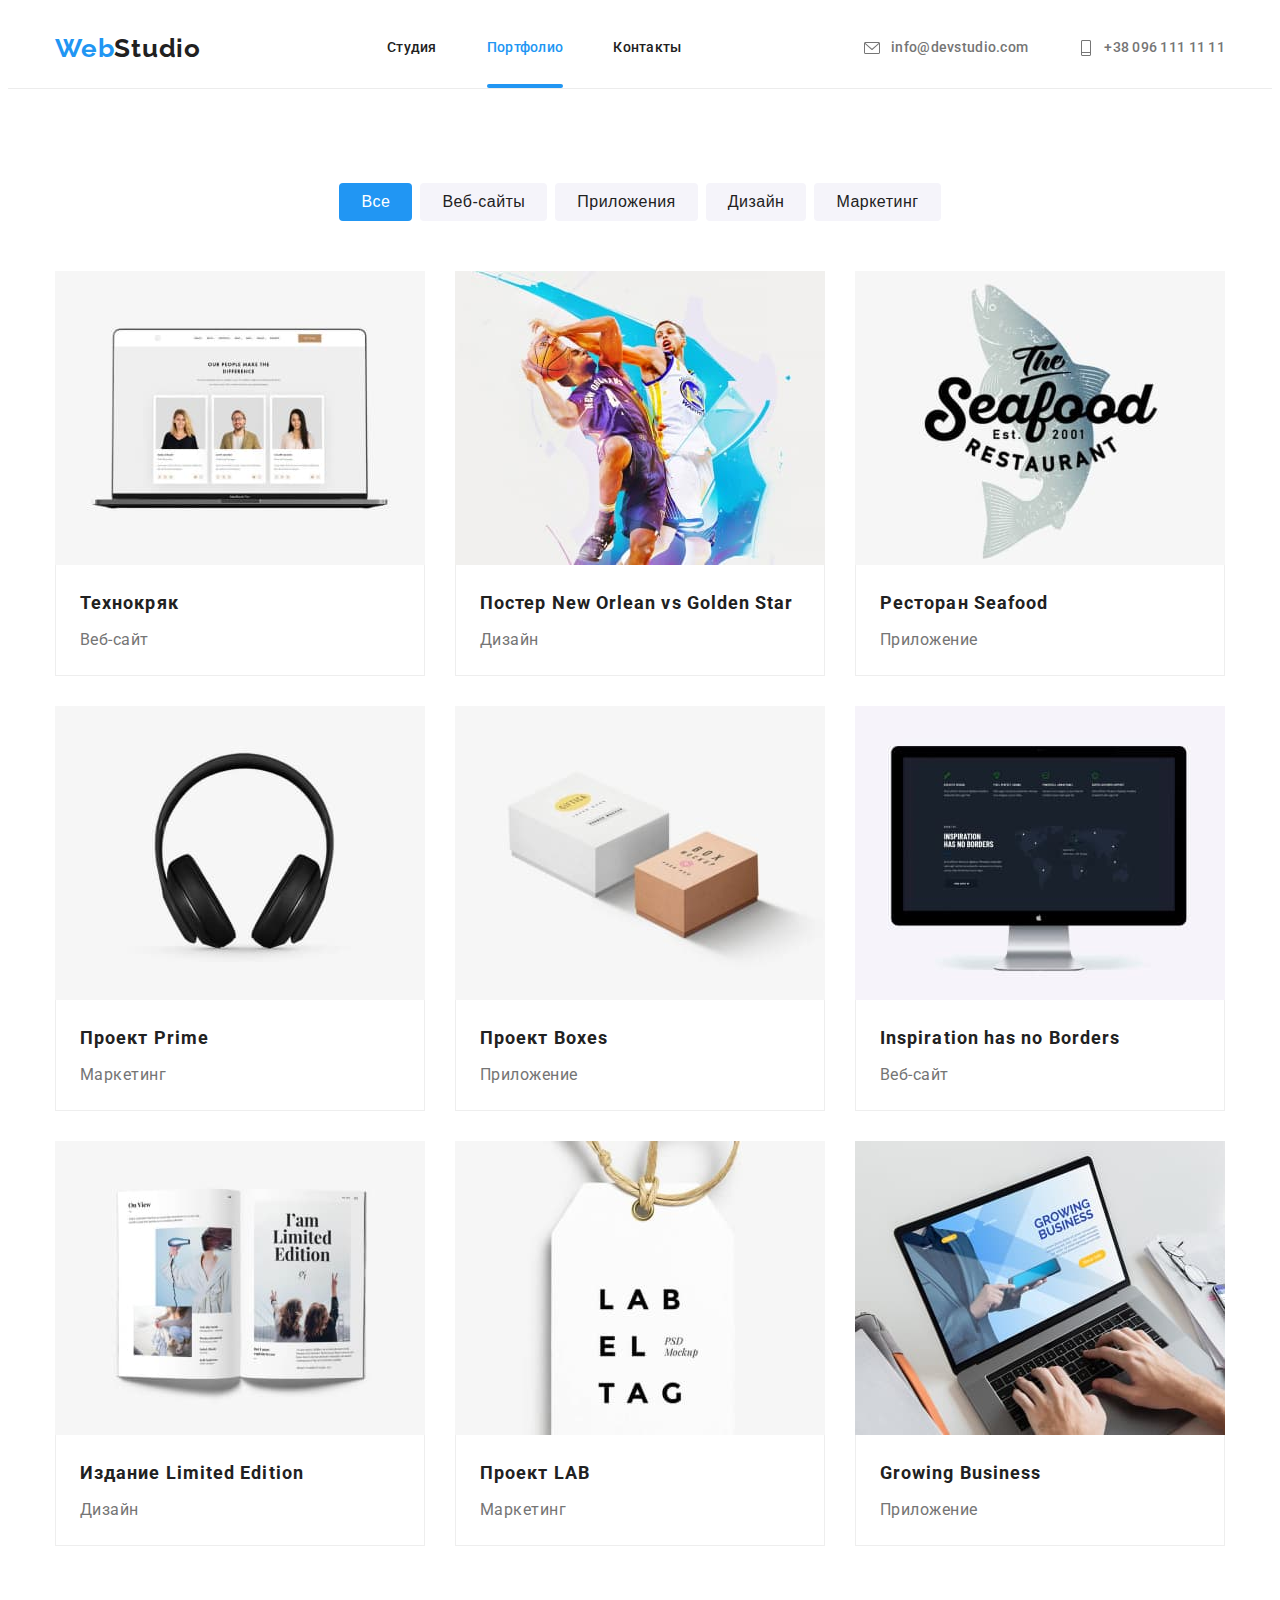
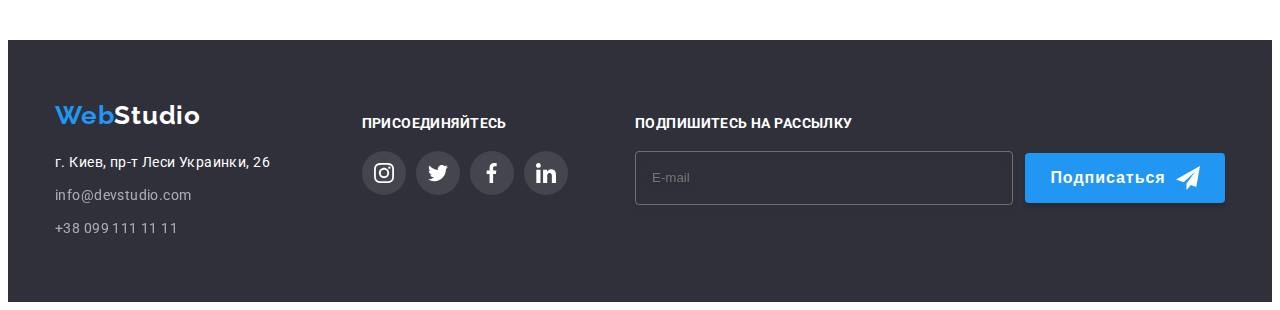
==== portfolio.html @ c4c87c6f "first commit" ====
<!DOCTYPE html>
<html lang="ru">
    <head>
        <meta charset="UTF-8" />
        <meta http-equiv="X-UA-Compatible" content="IE=edge" />
        <meta name="viewport" content="width=device-width, initial-scale=1.0" />
        <link rel="preconnect" href="https://fonts.googleapis.com" />
        <link rel="preconnect" href="https://fonts.gstatic.com" crossorigin />
        <link
            href="https://fonts.googleapis.com/css2?family=Raleway:wght@700&family=Roboto:wght@400;500;700;900&display=swap"
            rel="stylesheet"
        />
        <link
            rel="stylesheet"
            href="https://cdnjs.cloudflare.com/ajax/libs/modern-normalize/1.1.0/modern-normalize.min.css"
            integrity="sha512-wpPYUAdjBVSE4KJnH1VR1HeZfpl1ub8YT/NKx4PuQ5NmX2tKuGu6U/JRp5y+Y8XG2tV+wKQpNHVUX03MfMFn9Q=="
            crossorigin="anonymous"
            referrerpolicy="no-referrer"
        />
        <link rel="stylesheet" href="./css/main.min.css" />
        <title>WebStudio - Portfolio</title>
    </head>
    <body>
        <!-- _________________________________________________PORTFOLIO = PF_________________________________________________ -->

        <!-- _________________________________________________PF HEADER_________________________________________________ -->
        <header class="header">
            <div class="header__container container">
                <a class="logo" href="./index.html" lang="en"
                    >Web<span class="logo logo--black">Studio</span></a
                >
                <nav class="menu">
                    <ul class="menu__list lists">
                        <li class="menu__item">
                            <a
                                class="menu__link"
                                href="./index.html"
                                >Студия</a
                            >
                        </li>
                        <li class="menu__item">
                            <a class="menu__link  menu__link--current" href="./portfolio.html"
                                >Портфолио</a
                            >
                        </li>
                        <li class="menu__item">
                            <a class="menu__link" href="#contacts-main"
                                >Контакты</a
                            >
                        </li>
                    </ul>
                </nav>
                <ul class="contacts lists">
                    <li class="contacts__item">
                        <a
                            class="contacts__link"
                            href="mailto:info@devstudio.com"
                        >
                            <svg class="contacts__icon" width="18" height="16">
                                <use
                                    href="./images/symbol-defs.svg#icon-massege"
                                ></use>
                            </svg>
                            info@devstudio.com
                        </a>
                    </li>
                    <li class="contacts__item">
                        <a class="contacts__link" href="tel:+380961111111">
                            <svg class="contacts__icon" width="16" height="16">
                                <use
                                    href="./images/symbol-defs.svg#icon-call"
                                ></use>
                            </svg>
                            +38 096 111 11 11</a
                        >
                    </li>
                </ul>
            </div>
        </header>
        <main>
            <!-- _________________________________________________FILTER BUTTONS _________________________________________________ -->
            <section class="section-padding portfolio-filter">
                <h1 class="visibility-hidden">Портфолио</h1>
                <div class="container">
                    <ul class="lists portfolio-filter__list display-flex-center">
                        <li class="portfolio-filter__item">
                            <button type="button" class="portfolio-filter__button portfolio-filter__button--current">
                                Все
                            </button>
                        </li>
                        <li class="portfolio-filter__item">
                            <button type="button" class="portfolio-filter__button">
                                Веб-сайты
                            </button>
                        </li>
                        <li class="portfolio-filter__item">
                            <button type="button" class="portfolio-filter__button">
                                Приложения
                            </button>
                        </li>
                        <li class="portfolio-filter__item">
                            <button type="button" class="portfolio-filter__button">
                                Дизайн
                            </button>
                        </li>
                        <li class="portfolio-filter__item">
                            <button type="button" class="portfolio-filter__button">
                                Маркетинг
                            </button>
                        </li>
                    </ul>
                    <!-- ___________________________________________________WORKS_________________________________________________ -->
                    <ul class="lists portfolio portfolio-lists display-flex-center">
                        <li class="portfolio__item">
                            <div class="portfolio__wrap">
                                <img
                                    class="portfolio__img"
                                    src="./images/img20.jpg"
                                    alt="Веб-сайт - Технокряк"
                                    width="370"
                                    height="294"
                                />
                                <p class="portfolio__text">
                                    Ресурс предлагает комплексные предложения с
                                    разным уровнем функционала и сервисов. Все
                                    это позволит посетителю получить
                                    исчерпывающие сведения о компании или
                                    частном лице.
                                </p>
                            </div>
                            <div class="portfolio__card">
                                <h2 class="portfolio__title">Технокряк</h2>
                                <p class="portfolio__name">Веб-сайт</p>
                            </div>
                        </li>
                        <li class="portfolio__item">
                            <div class="portfolio__wrap">
                                <img
                                    class="portfolio__img"
                                    src="./images/img21.jpg"
                                    alt="Дизайн - Постер New Orlean vs Golden Star"
                                    width="370"
                                    height="294"
                                />
                                <p class="portfolio__text">
                                    Lorem ipsum dolor sit amet, consectetur
                                    adipisicing elit. Dignissimos omnis,
                                    possimus quia dolorum itaque, dolor dolorem
                                    rem beatae nostrum perspiciatis nemo iusto
                                    delectus atque consectetur labore.
                                </p>
                            </div>
                            <div class="portfolio__card">
                                <h2 class="portfolio__title">
                                    Постер
                                    <span lang="en"
                                        >New Orlean vs Golden Star</span
                                    >
                                </h2>
                                <p class="portfolio__name">Дизайн</p>
                            </div>
                        </li>
                        <li class="portfolio__item">
                            <div class="portfolio__wrap">
                                <img
                                    class="portfolio__img"
                                    src="./images/img22.jpg"
                                    alt="Приложение - Ресторан Seafood"
                                    width="370"
                                    height="294"
                                />
                                <p class="portfolio__text">
                                    Lorem ipsum dolor sit amet, consectetur
                                    adipisicing elit. Dignissimos omnis,
                                    possimus quia dolorum itaque, dolor dolorem
                                    rem beatae nostrum perspiciatis nemo iusto
                                    delectus atque consectetur labore.
                                </p>
                            </div>
                            <div class="portfolio__card">
                                <h2 class="portfolio__title">
                                    Ресторан <span lang="en">Seafood</span>
                                </h2>
                                <p class="portfolio__name">Приложение</p>
                            </div>
                        </li>
                        <li class="portfolio__item">
                            <div class="portfolio__wrap">
                                <img
                                    class="portfolio__img"
                                    src="./images/img23.jpg"
                                    alt="Маркетинг - Проект Prime"
                                    width="370"
                                    height="294"
                                />
                                <p class="portfolio__text">
                                    Lorem ipsum dolor sit amet, consectetur
                                    adipisicing elit. Dignissimos omnis,
                                    possimus quia dolorum itaque, dolor dolorem
                                    rem beatae nostrum perspiciatis nemo iusto
                                    delectus atque consectetur labore.
                                </p>
                            </div>
                            <div class="portfolio__card">
                                <h2 class="portfolio__title">
                                    Проект <span lang="en">Prime</span>
                                </h2>
                                <p class="portfolio__name">Маркетинг</p>
                            </div>
                        </li>
                        <li class="portfolio__item">
                            <div class="portfolio__wrap">
                                <img
                                    class="portfolio__img"
                                    src="./images/img24.jpg"
                                    alt="Приложение - Проект Boxes"
                                    width="370"
                                    height="294"
                                />
                                <p class="portfolio__text">
                                    Lorem ipsum dolor sit amet, consectetur
                                    adipisicing elit. Dignissimos omnis,
                                    possimus quia dolorum itaque, dolor dolorem
                                    rem beatae nostrum perspiciatis nemo iusto
                                    delectus atque consectetur labore.
                                </p>
                            </div>
                            <div class="portfolio__card">
                                <h2 class="portfolio__title">
                                    Проект <span lang="en">Boxes</span>
                                </h2>
                                <p class="portfolio__name">Приложение</p>
                            </div>
                        </li>
                        <li class="portfolio__item">
                            <div class="portfolio__wrap">
                                <img
                                    class="portfolio__img"
                                    src="./images/img25.jpg"
                                    alt="Веб-сайт - Inspiration has no Borders"
                                    width="370"
                                    height="294"
                                />
                                <p class="portfolio__text">
                                    Lorem ipsum dolor sit amet, consectetur
                                    adipisicing elit. Dignissimos omnis,
                                    possimus quia dolorum itaque, dolor dolorem
                                    rem beatae nostrum perspiciatis nemo iusto
                                    delectus atque consectetur labore.
                                </p>
                            </div>
                            <div class="portfolio__card">
                                <h2 class="portfolio__title" lang="en">
                                    Inspiration has no Borders
                                </h2>
                                <p class="portfolio__name">Веб-сайт</p>
                            </div>
                        </li>
                        <li class="portfolio__item">
                            <div class="portfolio__wrap">
                                <img
                                    class="portfolio__img"
                                    src="./images/img26.jpg"
                                    alt="Дизайн - Издание Limited Edition"
                                    width="370"
                                    height="294"
                                />
                                <p class="portfolio__text">
                                    Lorem ipsum dolor sit amet, consectetur
                                    adipisicing elit. Dignissimos omnis,
                                    possimus quia dolorum itaque, dolor dolorem
                                    rem beatae nostrum perspiciatis nemo iusto
                                    delectus atque consectetur labore.
                                </p>
                            </div>
                            <div class="portfolio__card">
                                <h2 class="portfolio__title">
                                    Издание <span lang="en"></span>Limited
                                    Edition
                                </h2>
                                <p class="portfolio__name">Дизайн</p>
                            </div>
                        </li>
                        <li class="portfolio__item">
                            <div class="portfolio__wrap">
                                <img
                                    class="portfolio__img"
                                    src="./images/img27.jpg"
                                    alt="Маркетинг - Проект LAB"
                                    width="370"
                                    height="294"
                                />
                                <p class="portfolio__text">
                                    Lorem ipsum dolor sit amet, consectetur
                                    adipisicing elit. Dignissimos omnis,
                                    possimus quia dolorum itaque, dolor dolorem
                                    rem beatae nostrum perspiciatis nemo iusto
                                    delectus atque consectetur labore.
                                </p>
                            </div>
                            <div class="portfolio__card">
                                <h2 class="portfolio__title">
                                    Проект <span lang="en">LAB</span>
                                </h2>
                                <p class="portfolio__name">Маркетинг</p>
                            </div>
                        </li>
                        <li class="portfolio__item">
                            <div class="portfolio__wrap">
                                <img
                                    class="portfolio__img"
                                    src="./images/img28.jpg"
                                    alt="Приложение - Growing Business"
                                    width="370"
                                    height="294"
                                />
                                <p class="portfolio__text">
                                    Lorem ipsum dolor sit amet, consectetur
                                    adipisicing elit. Dignissimos omnis,
                                    possimus quia dolorum itaque, dolor dolorem
                                    rem beatae nostrum perspiciatis nemo iusto
                                    delectus atque consectetur labore.
                                </p>
                            </div>
                            <div class="portfolio__card">
                                <h2 class="portfolio__title" lang="en">
                                    Growing Business
                                </h2>
                                <p class="portfolio__name">Приложение</p>
                            </div>
                        </li>
                    </ul>
                </div>
            </section>
            <!-- _________________________________________________PF FOOTER_________________________________________________ -->
        <footer class="footer-section">
            <div class="container">
                <div class="footer-content">
                    <div class="footer-logo">
                        <a class="logo" href="./index.html" lang="en"
                            >Web<span class="logo logo--white">Studio</span>
                        </a>
                    </div>
                    <address id="contacts-main">
                        <ul class="lists footer-list">
                            <li>
                                <a
                                    class="footer-contacts-link contacts-addres"
                                    href="https://goo.gl/maps/7gqZhrJQwjtrRqGAA"
                                    target="_blank"
                                    rel="noopener noindex nofollow"
                                    >г. Киев, пр-т Леси Украинки, 26</a
                                >
                            </li>
                            <li>
                                <a
                                    class="footer-contacts-link"
                                    href="mailto:info@devstudio.com"
                                    >info@devstudio.com</a
                                >
                            </li>
                            <li>
                                <a
                                    class="footer-contacts-link"
                                    href="tel:+380991111111"
                                    >+38 099 111 11 11</a
                                >
                            </li>
                        </ul>
                    </address>
                </div>
                <div class="footer-padding">
                    <h3 class="footer-title">присоединяйтесь</h3>
                    <ul class="display-flex-center">
                        <li class="footer-soc-item display-flex-center lists">
                            <svg class="footer-soc-icon" width="20" height="20">
                                <use
                                    href="images/symbol-defs.svg#icon-instagram"
                                ></use>
                            </svg>
                        </li>
                        <li class="footer-soc-item display-flex-center lists">
                            <svg class="footer-soc-icon" width="20" height="20">
                                <use
                                    href="images/symbol-defs.svg#icon-twitter"
                                ></use>
                            </svg>
                        </li>
                        <li class="footer-soc-item display-flex-center lists">
                            <svg class="footer-soc-icon" width="20" height="20">
                                <use
                                    href="images/symbol-defs.svg#icon-facebook"
                                ></use>
                            </svg>
                        </li>
                        <li class="footer-soc-item display-flex-center lists">
                            <svg class="footer-soc-icon" width="20" height="20">
                                <use
                                    href="images/symbol-defs.svg#icon-linkedin"
                                ></use>
                            </svg>
                        </li>
                    </ul>
                </div>
                <div class="footer-sending footer-padding">
                    <p class="footer-title">Подпишитесь на рассылку</p>
                    <form class="footer-input-form">
                        <div class="display-flex-center">
                            <label
                                for="sending-mail"
                                class="fotter-label"
                            ></label>
                            <input
                                type="email"
                                class="fotter-input"
                                name="sending mail"
                                title="Введите Ваш E-mail"
                                id="sending-mail"
                                placeholder="E-mail"
                            />
                            <button class="footer-sending-btn display-flex-center" type="submit">
                                Подписаться
                                <svg
                                    class="footer-sendign-icon"
                                    width="24"
                                    height="24"
                                >
                                    <use
                                        href="images/symbol-defs.svg#icon-send"
                                    ></use>
                                </svg>
                            </button>
                        </div>
                    </form>
                </div>
            </div>
        </footer>
        </main>
    </body>
</html>
---- css/main.min.css ----
:root{--main-color: #212121;--secondary-color: #757575;--brend-color: #2196f3;--backgrd-color: #f5f4fa;--light-color: #ffffff;--brand-bg-color: #188ce8;--icons-master-color: #afb1b8;--padding-94: 94px;--margin-30: 30px;--pading-32: 32px;--margin-10: 10px}p,h1,h2,h3{margin:0}ul{margin:0;padding-left:0}button{cursor:pointer}img{display:block}.lists{list-style:none}body{font-family:"Roboto",tahoma,sans-serif;color:var(--main-color);font-size:14px}.visibility-hidden{position:absolute;visibility:hidden;width:1px;height:1px;margin-bottom:-1px;padding-bottom:0}.header{border-bottom:1px solid #ececec}.header__container{display:flex;align-items:center}.menu__list{display:flex}.menu__item:not(:last-child){margin-right:50px}.menu__link{padding-top:var(--pading-32);padding-bottom:var(--pading-32);font-weight:500;line-height:1.14;letter-spacing:.02em;color:var(--main-color);text-decoration-line:none;display:block;transition:color 250ms cubic-bezier(0.4, 0, 0.2, 1)}.menu__link--current{color:var(--brend-color);position:relative}.menu__link--current::after{content:"";position:absolute;bottom:0px;left:0;width:100%;height:4px;background:var(--brend-color);border-radius:2px}.contacts{display:flex;margin-left:auto}.contacts__link{font-weight:500;line-height:1.14;letter-spacing:.02em;text-decoration-line:none;font-style:normal;color:var(--secondary-color);padding-top:var(--pading-32);padding-bottom:var(--pading-32);display:flex;justify-content:center;align-items:center;transition:color 250ms cubic-bezier(0.4, 0, 0.2, 1)}.contacts__icon{margin-right:10px;fill:var(--secondary-color)}.contacts__item:not(:last-child){margin-right:50px}.contacts__link:hover .contacts__icon,.contacts__link:focus .contacts__icon{fill:var(--brend-color)}.menu__link:hover,.menu__link:focus,.contacts__link:hover,.contacts__link:focus{color:var(--brend-color)}.logo{font-family:"Raleway",sans-serif;font-weight:700;font-size:26px;line-height:1.1923;letter-spacing:.03em;color:var(--brend-color);text-decoration-line:none;margin-right:93px}.logo--black{color:var(--main-color)}.logo--white{color:var(--light-color);margin-right:0}.hero{padding-top:200px;padding-bottom:200px}.hero__title{max-width:696px;font-weight:900;font-size:44px;line-height:1.36;text-align:center;letter-spacing:.06em;text-transform:uppercase;color:var(--light-color);margin:0 auto 30px auto}.hero__btn{padding:10px 32px;background:var(--brend-color);box-shadow:0px 4px 4px rgba(0,0,0,.15);border-radius:4px;border:none;color:var(--light-color);font-weight:700;font-size:16px;line-height:1.88;display:block;align-items:center;letter-spacing:.06em;cursor:pointer;margin:auto;transition:background 250ms cubic-bezier(0.4, 0, 0.2, 1)}.hero__btn:hover,.hero__btn:focus{background-color:var(--brand-bg-color)}.bg-img{max-width:1600px;background-image:linear-gradient(rgba(47, 48, 58, 0.4), rgba(47, 48, 58, 0.4)),url(../images/fon-Img.jpg);background-repeat:no-repeat;margin:0 auto}.about-padding{padding-top:var(--padding-94)}.about__item{width:100%;height:120px;background-color:var(--backgrd-color);border-radius:4px;margin-bottom:var(--margin-30);display:flex;justify-content:center;align-items:center}.about__title{font-weight:700;font-size:14px;line-height:1.14;letter-spacing:.03em;text-transform:uppercase;margin-bottom:var(--margin-10)}.about__text{line-height:1.71;letter-spacing:.03em;color:var(--secondary-color)}.offer{padding-top:0px}.offer__img{flex-basis:33.3333333333%}.offer__wrap{position:relative}.offer__text{width:calc(100% - 30px);height:70px;position:absolute;bottom:0;background:rgba(47,48,58,.8);font-weight:700;font-size:14px;line-height:16px;letter-spacing:.03em;text-transform:uppercase;color:var(--light-color)}.masters{background-color:var(--backgrd-color)}.masters-container{margin-left:-30px}.masters-photo{flex-basis:calc(50% - 30px);margin-left:var(--margin-30);background:var(--light-color);box-shadow:0px 1px 3px rgba(0,0,0,.12),0px 1px 1px rgba(0,0,0,.14),0px 2px 1px rgba(0,0,0,.2);border-radius:0px 0px 4px 4px}.masters-name{padding-top:var(--margin-30);padding-bottom:var(--margin-30)}.masters-list{font-weight:500;font-size:16px;line-height:1.18;text-align:center;letter-spacing:.03em;margin-bottom:var(--margin-10)}.proffesion{font-size:16px;line-height:1.18;text-align:center;letter-spacing:.03em;color:var(--secondary-color);margin-bottom:16px}.masters-soc-item{width:44px;height:44px;background-color:var(--light-color);border-radius:50%;cursor:pointer;transition:background-color 250ms cubic-bezier(0.4, 0, 0.2, 1)}.masters-soc-item:not(:last-child){margin-right:var(--margin-10)}.masters-soc-item:hover,.masters-soc-item:focus{background-color:var(--brend-color)}.masters-soc-icon{fill:var(--icons-master-color);transition:fill 250ms cubic-bezier(0.4, 0, 0.2, 1)}.masters-soc-item:hover .masters-soc-icon,.masters-soc-item:focus .masters-soc-icon{fill:var(--light-color)}.client-soc-item{width:100%;height:92px;border:1px solid var(--icons-master-color);box-sizing:border-box;border-radius:4px;cursor:pointer;transition:border-color 250ms cubic-bezier(0.4, 0, 0.2, 1)}.client-soc-item:hover,.client-soc-item:focus{fill:var(--brend-color);border-color:var(--brend-color)}.client-soc-icon{fill:var(--icons-master-color);transition:fill 250ms cubic-bezier(0.4, 0, 0.2, 1)}.client-soc-item:hover .client-soc-icon,.client-soc-item:focus .client-soc-icon{fill:var(--brend-color);border-color:var(--brend-color)}.portfolio-filter__list{margin-bottom:50px}.portfolio-filter__item:not(:last-child){margin-right:8px}.portfolio-filter__button{background:var(--backgrd-color);border-radius:4px;font-weight:500;font-size:16px;line-height:1.62;text-align:center;letter-spacing:.03em;color:var(--main-color);border:0px;padding:6px 22px;transition:background 250ms cubic-bezier(0.4, 0, 0.2, 1)}.portfolio-filter__button:hover,.portfolio-filter__button:focus{background:var(--brend-color);color:var(--light-color);box-shadow:0px 3px 1px rgba(0,0,0,.1),0px 1px 2px rgba(0,0,0,.08),0px 2px 2px rgba(0,0,0,.12)}.portfolio-filter__button--current{background-color:var(--brend-color);color:var(--light-color)}.portfolio-lists{flex-wrap:wrap;margin-left:-30px}.portfolio__item{flex-basis:calc(10% - 30px);margin-left:var(--margin-30);margin-bottom:var(--margin-30);transition:box-shadow 250ms cubic-bezier(0.4, 0, 0.2, 1)}.portfolio__item:hover{box-shadow:0px 1px 1px rgba(0,0,0,.12),0px 4px 4px rgba(0,0,0,.06),1px 4px 6px rgba(0,0,0,.16)}.portfolio__item:nth-child(1n+7){margin-bottom:0px}.portfolio__wrap{position:relative;overflow:hidden}.portfolio__text{position:absolute;top:0;background-color:var(--brend-color);color:var(--light-color);opacity:90%;line-height:28px;font-size:18px;letter-spacing:.03em;height:100%;transform:translateY(100%);transition:transform 250ms cubic-bezier(0.4, 0, 0.2, 1);padding:63px 24px;overflow:auto}.portfolio__item:hover .portfolio__text{transform:translateY(0%)}.portfolio__card{padding:20px 24px;background:#fff;border:1px solid #eee;border-top:0px;box-sizing:border-box}.portfolio__title{font-weight:700;font-size:18px;line-height:2;letter-spacing:.06em;margin-bottom:4px}.portfolio__name{font-size:16px;line-height:1.875;letter-spacing:.03em;color:var(--secondary-color)}.footer-section{background:#2f303a;padding-top:60px;padding-bottom:60px}.footer-section .container{display:flex;justify-content:space-between}.footer-contacts-link{font-weight:400;line-height:1.71;text-decoration-line:none;font-style:normal;letter-spacing:.03em;color:var(--light-color);opacity:60%;transition:color 250ms cubic-bezier(0.4, 0, 0.2, 1)}.footer-contacts-link:hover,.footer-contacts-link:focus{color:var(--brend-color);opacity:100%}.footer-logo{margin-bottom:20px}.footer-list :not(:last-child){margin-bottom:9px}.contacts-addres{color:var(--light-color);opacity:100%}.footer-padding{padding-top:15px;padding-bottom:37px}.footer-title{font-weight:700;font-size:14px;line-height:16px;letter-spacing:.03em;text-transform:uppercase;color:var(--light-color);margin-bottom:20px}.footer-soc-item{width:44px;height:44px;background-color:rgba(255,255,255,.1);border-radius:50%;cursor:pointer;transition:background-color 250ms cubic-bezier(0.4, 0, 0.2, 1)}.footer-soc-item:not(:last-child){margin-right:10px}.footer-soc-item:hover,.footer-soc-item:focus{background-color:var(--brend-color)}.footer-soc-icon{fill:var(--light-color)}.footer-sending{right:0px}.fotter-input{width:358px;height:50px;border:1px solid rgba(255,255,255,.3);filter:drop-shadow(0px 4px 4px rgba(0, 0, 0, 0.15));border-radius:4px;background-color:rgba(0,0,0,0);margin-right:12px;padding-left:16px;color:var(--light-color);outline:none;transition:border 250ms cubic-bezier(0.4, 0, 0.2, 1)}.fotter-input:hover,.fotter-input:focus{cursor:pointer;border:1px solid #2196f3}.footer-sendign-icon{fill:var(--light-color);margin-left:10px}.footer-sending-btn{display:block;width:200px;height:50px;background:var(--brend-color);box-shadow:0px 4px 4px rgba(0,0,0,.15);border-radius:4px;border:none;font-weight:700;font-size:16px;line-height:30px;text-align:center;letter-spacing:.06em;color:var(--light-color);margin:0 auto;transition:background-color 250ms cubic-bezier(0.4, 0, 0.2, 1)}.footer-sending-btn:hover,.footer-sending-btn:focus{background-color:var(--brand-bg-color)}.backdrop{position:fixed;top:0;width:100%;height:100%;background-color:rgba(0,0,0,.2);transition:opacity 250ms,visibility 250ms cubic-bezier(0.4, 0, 0.2, 1)}.backdrop.is-hidden .modal{transform:scale(-3)}.modal{position:relative;width:530px;min-height:580px;background:var(--light-color);box-shadow:0px 1px 3px rgba(0,0,0,.12),0px 1px 1px rgba(0,0,0,.14),0px 2px 1px rgba(0,0,0,.2);border-radius:4px;position:absolute;top:50%;left:50%;transition:transform 250ms cubic-bezier(0.4, 0, 0.2, 1);transform:translate(-50%, -50%) scale(1);padding:40px}.modal-close-btn{position:absolute;top:8px;right:8px;width:30px;height:30px;border-radius:50%;background-color:rgba(0,0,0,0);border-color:rgba(0,0,0,.1)}.modal-close-icon{position:absolute;top:50%;left:50%;transform:translate(-50%, -50%);fill:var(--main-color);transition:fill 250ms cubic-bezier(0.4, 0, 0.2, 1)}.modal-close-icon:hover,.modal-close-icon:focus{fill:#188ce8}.is-hidden{opacity:0;pointer-events:none;visibility:hidden}.modal-title{font-weight:700;font-size:20px;line-height:23px;text-align:center;letter-spacing:.03em;color:var(--main-color);margin-bottom:12px}.modal-label{display:block;margin-bottom:4px;color:var(--secondary-color);font-size:12px}.modal-input{width:100%;height:40px;border:1px solid rgba(33,33,33,.2);box-sizing:border-box;border-radius:4px;padding-left:40px;padding-right:5px;background-color:var(--light-color);outline:none;transition:border 250ms cubic-bezier(0.4, 0, 0.2, 1)}.modal-input:hover,.modal-input:focus{cursor:pointer;border:1px solid #2196f3}.modal-field{position:relative;margin-bottom:10px;transition:fill 250ms cubic-bezier(0.4, 0, 0.2, 1)}.modal-field:hover,.modal-field:focus{fill:#188ce8}.modal-field:nth-child(5){margin-top:20px;margin-bottom:30px}.modal-field:nth-child(5) :hover{fill:var(--light-color)}.modal__icon{position:absolute;left:12px;top:50%}.modal-text{width:448px;height:120px;border:1px solid rgba(33,33,33,.2);box-sizing:border-box;border-radius:4px;padding:12px 16px;resize:none;transition:border 250ms cubic-bezier(0.4, 0, 0.2, 1);outline:none}.modal-text:placeholder-shown{border:1px solid rgba(33,33,33,.2)}.modal-text::placeholder{line-height:16px;letter-spacing:.01em;color:rgba(117,117,117,.5)}.modal-text:hover,.modal-text:focus{cursor:pointer;border:1px solid #2196f3}.modal-text:not(:required) .modal-text:valid{border:1px solid rgba(33,33,33,.2)}.modal__btn{display:block;width:200px;height:50px;background:var(--brend-color);box-shadow:0px 4px 4px rgba(0,0,0,.15);border-radius:4px;border:none;font-weight:700;font-size:16px;line-height:30px;text-align:center;letter-spacing:.06em;color:var(--light-color);margin:0 auto;transition:background-color 250ms cubic-bezier(0.4, 0, 0.2, 1)}.modal__btn:hover,.modal__btn:focus{background-color:var(--brand-bg-color)}.check-reletive{position:relative}.icon-check{position:absolute;top:50%;transform:translateY(-50%);left:12px;fill:var(--light-color)}.modal-check{background-color:var(--brand-color)}.modal-check-text{color:var(--secondary-color);line-height:24px;letter-spacing:.03em;display:flex;align-items:center;justify-content:center}.modal-check-text::before{content:"";width:16px;height:15px;border:2px solid #000;border-radius:3px;margin-right:7px}.modal-check:checked+.modal-check-text::before{background-color:var(--brend-color);border:none}.modal-check-link{color:var(--brend-color);text-decoration:underline}.container{width:1170px;margin-right:15px;margin-left:15px;margin:0 auto}.section-padding{padding-top:var(--padding-94);padding-bottom:var(--padding-94)}.title{font-weight:700;font-size:36px;line-height:1.16;text-align:center;letter-spacing:.03em;padding-bottom:50px}.display-flex-center{display:flex;justify-content:center;align-items:center}.margin-right:not(:last-child){margin-right:var(--margin-30)}/*# sourceMappingURL=main.min.css.map */
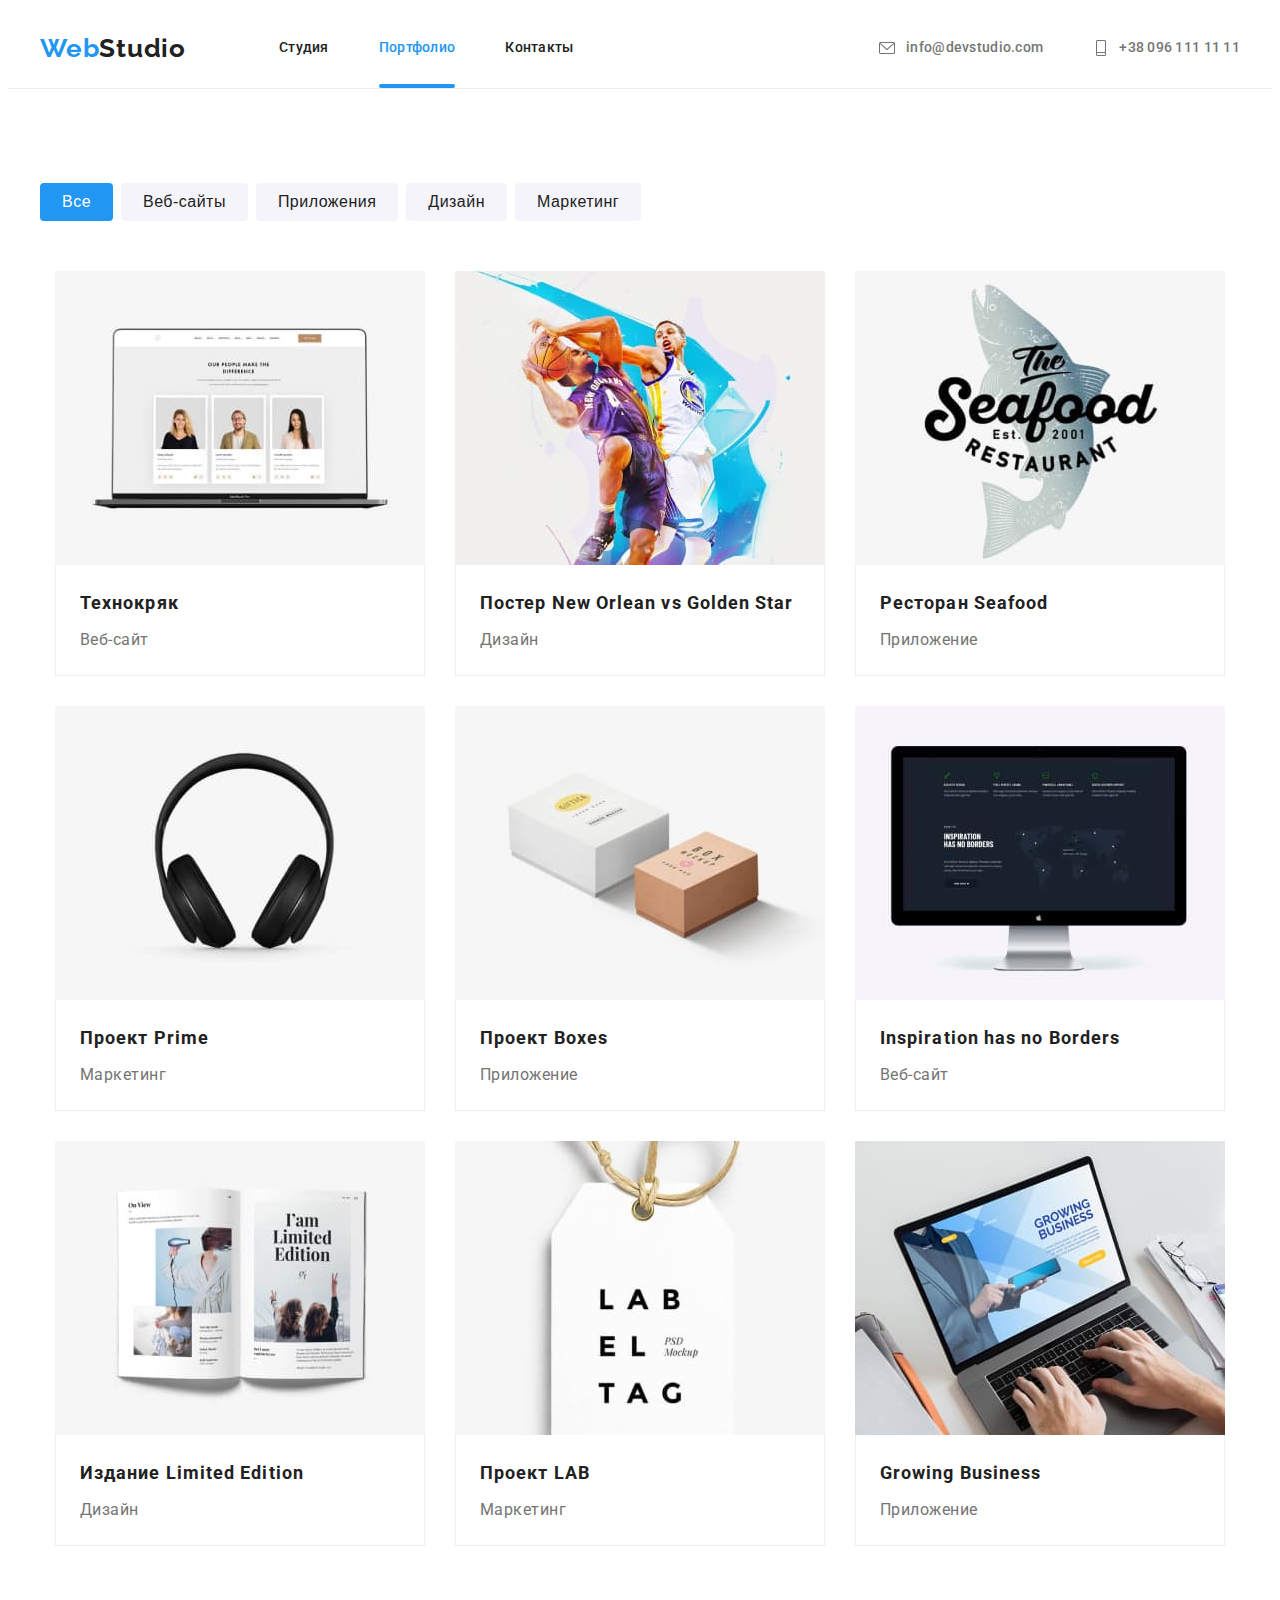
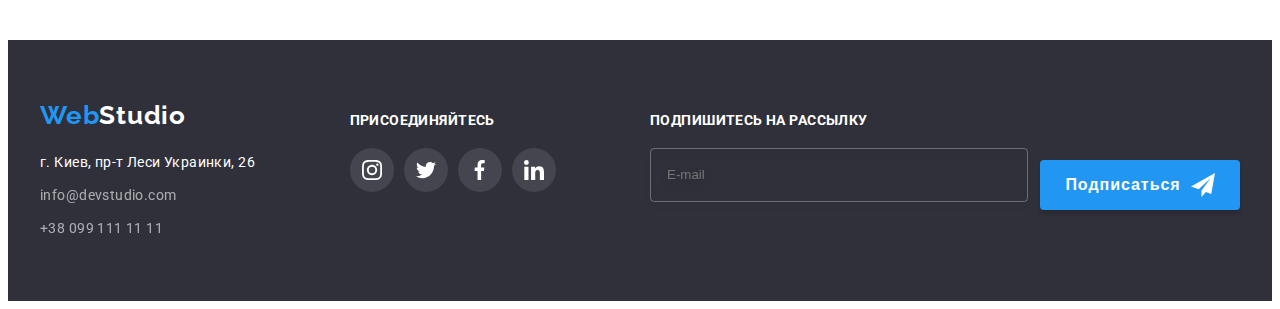
==== commit 4bf97440: "portfolio_btn" ====
--- a/portfolio.html
+++ b/portfolio.html
@@ -82,7 +82,7 @@
             <section class="section-padding portfolio-filter">
                 <h1 class="visibility-hidden">Портфолио</h1>
                 <div class="container">
-                    <ul class="lists portfolio-filter__list display-flex-center">
+                    <ul class="lists portfolio-filter__list">
                         <li class="portfolio-filter__item">
                             <button type="button" class="portfolio-filter__button portfolio-filter__button--current">
                                 Все
--- a/css/main.min.css
+++ b/css/main.min.css
@@ -1 +1 @@
-:root{--main-color: #212121;--secondary-color: #757575;--brend-color: #2196f3;--backgrd-color: #f5f4fa;--light-color: #ffffff;--brand-bg-color: #188ce8;--icons-master-color: #afb1b8;--padding-94: 94px;--margin-30: 30px;--pading-32: 32px;--margin-10: 10px}p,h1,h2,h3{margin:0}ul{margin:0;padding-left:0}button{cursor:pointer}img{display:block}.lists{list-style:none}body{font-family:"Roboto",tahoma,sans-serif;color:var(--main-color);font-size:14px}.visibility-hidden{position:absolute;visibility:hidden;width:1px;height:1px;margin-bottom:-1px;padding-bottom:0}.header{border-bottom:1px solid #ececec}.header__container{display:flex;align-items:center}.menu__list{display:flex}.menu__item:not(:last-child){margin-right:50px}.menu__link{padding-top:var(--pading-32);padding-bottom:var(--pading-32);font-weight:500;line-height:1.14;letter-spacing:.02em;color:var(--main-color);text-decoration-line:none;display:block;transition:color 250ms cubic-bezier(0.4, 0, 0.2, 1)}.menu__link--current{color:var(--brend-color);position:relative}.menu__link--current::after{content:"";position:absolute;bottom:0px;left:0;width:100%;height:4px;background:var(--brend-color);border-radius:2px}.contacts{display:flex;margin-left:auto}.contacts__link{font-weight:500;line-height:1.14;letter-spacing:.02em;text-decoration-line:none;font-style:normal;color:var(--secondary-color);padding-top:var(--pading-32);padding-bottom:var(--pading-32);display:flex;justify-content:center;align-items:center;transition:color 250ms cubic-bezier(0.4, 0, 0.2, 1)}.contacts__icon{margin-right:10px;fill:var(--secondary-color)}.contacts__item:not(:last-child){margin-right:50px}.contacts__link:hover .contacts__icon,.contacts__link:focus .contacts__icon{fill:var(--brend-color)}.menu__link:hover,.menu__link:focus,.contacts__link:hover,.contacts__link:focus{color:var(--brend-color)}.logo{font-family:"Raleway",sans-serif;font-weight:700;font-size:26px;line-height:1.1923;letter-spacing:.03em;color:var(--brend-color);text-decoration-line:none;margin-right:93px}.logo--black{color:var(--main-color)}.logo--white{color:var(--light-color);margin-right:0}.hero{padding-top:200px;padding-bottom:200px}.hero__title{max-width:696px;font-weight:900;font-size:44px;line-height:1.36;text-align:center;letter-spacing:.06em;text-transform:uppercase;color:var(--light-color);margin:0 auto 30px auto}.hero__btn{padding:10px 32px;background:var(--brend-color);box-shadow:0px 4px 4px rgba(0,0,0,.15);border-radius:4px;border:none;color:var(--light-color);font-weight:700;font-size:16px;line-height:1.88;display:block;align-items:center;letter-spacing:.06em;cursor:pointer;margin:auto;transition:background 250ms cubic-bezier(0.4, 0, 0.2, 1)}.hero__btn:hover,.hero__btn:focus{background-color:var(--brand-bg-color)}.bg-img{max-width:1600px;background-image:linear-gradient(rgba(47, 48, 58, 0.4), rgba(47, 48, 58, 0.4)),url(../images/fon-Img.jpg);background-repeat:no-repeat;margin:0 auto}.about-padding{padding-top:var(--padding-94)}.about__item{width:100%;height:120px;background-color:var(--backgrd-color);border-radius:4px;margin-bottom:var(--margin-30);display:flex;justify-content:center;align-items:center}.about__title{font-weight:700;font-size:14px;line-height:1.14;letter-spacing:.03em;text-transform:uppercase;margin-bottom:var(--margin-10)}.about__text{line-height:1.71;letter-spacing:.03em;color:var(--secondary-color)}.offer{padding-top:0px}.offer__img{flex-basis:33.3333333333%}.offer__wrap{position:relative}.offer__text{width:calc(100% - 30px);height:70px;position:absolute;bottom:0;background:rgba(47,48,58,.8);font-weight:700;font-size:14px;line-height:16px;letter-spacing:.03em;text-transform:uppercase;color:var(--light-color)}.masters{background-color:var(--backgrd-color)}.masters-container{margin-left:-30px}.masters-photo{flex-basis:calc(50% - 30px);margin-left:var(--margin-30);background:var(--light-color);box-shadow:0px 1px 3px rgba(0,0,0,.12),0px 1px 1px rgba(0,0,0,.14),0px 2px 1px rgba(0,0,0,.2);border-radius:0px 0px 4px 4px}.masters-name{padding-top:var(--margin-30);padding-bottom:var(--margin-30)}.masters-list{font-weight:500;font-size:16px;line-height:1.18;text-align:center;letter-spacing:.03em;margin-bottom:var(--margin-10)}.proffesion{font-size:16px;line-height:1.18;text-align:center;letter-spacing:.03em;color:var(--secondary-color);margin-bottom:16px}.masters-soc-item{width:44px;height:44px;background-color:var(--light-color);border-radius:50%;cursor:pointer;transition:background-color 250ms cubic-bezier(0.4, 0, 0.2, 1)}.masters-soc-item:not(:last-child){margin-right:var(--margin-10)}.masters-soc-item:hover,.masters-soc-item:focus{background-color:var(--brend-color)}.masters-soc-icon{fill:var(--icons-master-color);transition:fill 250ms cubic-bezier(0.4, 0, 0.2, 1)}.masters-soc-item:hover .masters-soc-icon,.masters-soc-item:focus .masters-soc-icon{fill:var(--light-color)}.client-soc-item{width:100%;height:92px;border:1px solid var(--icons-master-color);box-sizing:border-box;border-radius:4px;cursor:pointer;transition:border-color 250ms cubic-bezier(0.4, 0, 0.2, 1)}.client-soc-item:hover,.client-soc-item:focus{fill:var(--brend-color);border-color:var(--brend-color)}.client-soc-icon{fill:var(--icons-master-color);transition:fill 250ms cubic-bezier(0.4, 0, 0.2, 1)}.client-soc-item:hover .client-soc-icon,.client-soc-item:focus .client-soc-icon{fill:var(--brend-color);border-color:var(--brend-color)}.portfolio-filter__list{margin-bottom:50px}.portfolio-filter__item:not(:last-child){margin-right:8px}.portfolio-filter__button{background:var(--backgrd-color);border-radius:4px;font-weight:500;font-size:16px;line-height:1.62;text-align:center;letter-spacing:.03em;color:var(--main-color);border:0px;padding:6px 22px;transition:background 250ms cubic-bezier(0.4, 0, 0.2, 1)}.portfolio-filter__button:hover,.portfolio-filter__button:focus{background:var(--brend-color);color:var(--light-color);box-shadow:0px 3px 1px rgba(0,0,0,.1),0px 1px 2px rgba(0,0,0,.08),0px 2px 2px rgba(0,0,0,.12)}.portfolio-filter__button--current{background-color:var(--brend-color);color:var(--light-color)}.portfolio-lists{flex-wrap:wrap;margin-left:-30px}.portfolio__item{flex-basis:calc(10% - 30px);margin-left:var(--margin-30);margin-bottom:var(--margin-30);transition:box-shadow 250ms cubic-bezier(0.4, 0, 0.2, 1)}.portfolio__item:hover{box-shadow:0px 1px 1px rgba(0,0,0,.12),0px 4px 4px rgba(0,0,0,.06),1px 4px 6px rgba(0,0,0,.16)}.portfolio__item:nth-child(1n+7){margin-bottom:0px}.portfolio__wrap{position:relative;overflow:hidden}.portfolio__text{position:absolute;top:0;background-color:var(--brend-color);color:var(--light-color);opacity:90%;line-height:28px;font-size:18px;letter-spacing:.03em;height:100%;transform:translateY(100%);transition:transform 250ms cubic-bezier(0.4, 0, 0.2, 1);padding:63px 24px;overflow:auto}.portfolio__item:hover .portfolio__text{transform:translateY(0%)}.portfolio__card{padding:20px 24px;background:#fff;border:1px solid #eee;border-top:0px;box-sizing:border-box}.portfolio__title{font-weight:700;font-size:18px;line-height:2;letter-spacing:.06em;margin-bottom:4px}.portfolio__name{font-size:16px;line-height:1.875;letter-spacing:.03em;color:var(--secondary-color)}.footer-section{background:#2f303a;padding-top:60px;padding-bottom:60px}.footer-section .container{display:flex;justify-content:space-between}.footer-contacts-link{font-weight:400;line-height:1.71;text-decoration-line:none;font-style:normal;letter-spacing:.03em;color:var(--light-color);opacity:60%;transition:color 250ms cubic-bezier(0.4, 0, 0.2, 1)}.footer-contacts-link:hover,.footer-contacts-link:focus{color:var(--brend-color);opacity:100%}.footer-logo{margin-bottom:20px}.footer-list :not(:last-child){margin-bottom:9px}.contacts-addres{color:var(--light-color);opacity:100%}.footer-padding{padding-top:15px;padding-bottom:37px}.footer-title{font-weight:700;font-size:14px;line-height:16px;letter-spacing:.03em;text-transform:uppercase;color:var(--light-color);margin-bottom:20px}.footer-soc-item{width:44px;height:44px;background-color:rgba(255,255,255,.1);border-radius:50%;cursor:pointer;transition:background-color 250ms cubic-bezier(0.4, 0, 0.2, 1)}.footer-soc-item:not(:last-child){margin-right:10px}.footer-soc-item:hover,.footer-soc-item:focus{background-color:var(--brend-color)}.footer-soc-icon{fill:var(--light-color)}.footer-sending{right:0px}.fotter-input{width:358px;height:50px;border:1px solid rgba(255,255,255,.3);filter:drop-shadow(0px 4px 4px rgba(0, 0, 0, 0.15));border-radius:4px;background-color:rgba(0,0,0,0);margin-right:12px;padding-left:16px;color:var(--light-color);outline:none;transition:border 250ms cubic-bezier(0.4, 0, 0.2, 1)}.fotter-input:hover,.fotter-input:focus{cursor:pointer;border:1px solid #2196f3}.footer-sendign-icon{fill:var(--light-color);margin-left:10px}.footer-sending-btn{display:block;width:200px;height:50px;background:var(--brend-color);box-shadow:0px 4px 4px rgba(0,0,0,.15);border-radius:4px;border:none;font-weight:700;font-size:16px;line-height:30px;text-align:center;letter-spacing:.06em;color:var(--light-color);margin:0 auto;transition:background-color 250ms cubic-bezier(0.4, 0, 0.2, 1)}.footer-sending-btn:hover,.footer-sending-btn:focus{background-color:var(--brand-bg-color)}.backdrop{position:fixed;top:0;width:100%;height:100%;background-color:rgba(0,0,0,.2);transition:opacity 250ms,visibility 250ms cubic-bezier(0.4, 0, 0.2, 1)}.backdrop.is-hidden .modal{transform:scale(-3)}.modal{position:relative;width:530px;min-height:580px;background:var(--light-color);box-shadow:0px 1px 3px rgba(0,0,0,.12),0px 1px 1px rgba(0,0,0,.14),0px 2px 1px rgba(0,0,0,.2);border-radius:4px;position:absolute;top:50%;left:50%;transition:transform 250ms cubic-bezier(0.4, 0, 0.2, 1);transform:translate(-50%, -50%) scale(1);padding:40px}.modal-close-btn{position:absolute;top:8px;right:8px;width:30px;height:30px;border-radius:50%;background-color:rgba(0,0,0,0);border-color:rgba(0,0,0,.1)}.modal-close-icon{position:absolute;top:50%;left:50%;transform:translate(-50%, -50%);fill:var(--main-color);transition:fill 250ms cubic-bezier(0.4, 0, 0.2, 1)}.modal-close-icon:hover,.modal-close-icon:focus{fill:#188ce8}.is-hidden{opacity:0;pointer-events:none;visibility:hidden}.modal-title{font-weight:700;font-size:20px;line-height:23px;text-align:center;letter-spacing:.03em;color:var(--main-color);margin-bottom:12px}.modal-label{display:block;margin-bottom:4px;color:var(--secondary-color);font-size:12px}.modal-input{width:100%;height:40px;border:1px solid rgba(33,33,33,.2);box-sizing:border-box;border-radius:4px;padding-left:40px;padding-right:5px;background-color:var(--light-color);outline:none;transition:border 250ms cubic-bezier(0.4, 0, 0.2, 1)}.modal-input:hover,.modal-input:focus{cursor:pointer;border:1px solid #2196f3}.modal-field{position:relative;margin-bottom:10px;transition:fill 250ms cubic-bezier(0.4, 0, 0.2, 1)}.modal-field:hover,.modal-field:focus{fill:#188ce8}.modal-field:nth-child(5){margin-top:20px;margin-bottom:30px}.modal-field:nth-child(5) :hover{fill:var(--light-color)}.modal__icon{position:absolute;left:12px;top:50%}.modal-text{width:448px;height:120px;border:1px solid rgba(33,33,33,.2);box-sizing:border-box;border-radius:4px;padding:12px 16px;resize:none;transition:border 250ms cubic-bezier(0.4, 0, 0.2, 1);outline:none}.modal-text:placeholder-shown{border:1px solid rgba(33,33,33,.2)}.modal-text::placeholder{line-height:16px;letter-spacing:.01em;color:rgba(117,117,117,.5)}.modal-text:hover,.modal-text:focus{cursor:pointer;border:1px solid #2196f3}.modal-text:not(:required) .modal-text:valid{border:1px solid rgba(33,33,33,.2)}.modal__btn{display:block;width:200px;height:50px;background:var(--brend-color);box-shadow:0px 4px 4px rgba(0,0,0,.15);border-radius:4px;border:none;font-weight:700;font-size:16px;line-height:30px;text-align:center;letter-spacing:.06em;color:var(--light-color);margin:0 auto;transition:background-color 250ms cubic-bezier(0.4, 0, 0.2, 1)}.modal__btn:hover,.modal__btn:focus{background-color:var(--brand-bg-color)}.check-reletive{position:relative}.icon-check{position:absolute;top:50%;transform:translateY(-50%);left:12px;fill:var(--light-color)}.modal-check{background-color:var(--brand-color)}.modal-check-text{color:var(--secondary-color);line-height:24px;letter-spacing:.03em;display:flex;align-items:center;justify-content:center}.modal-check-text::before{content:"";width:16px;height:15px;border:2px solid #000;border-radius:3px;margin-right:7px}.modal-check:checked+.modal-check-text::before{background-color:var(--brend-color);border:none}.modal-check-link{color:var(--brend-color);text-decoration:underline}.container{width:1170px;margin-right:15px;margin-left:15px;margin:0 auto}.section-padding{padding-top:var(--padding-94);padding-bottom:var(--padding-94)}.title{font-weight:700;font-size:36px;line-height:1.16;text-align:center;letter-spacing:.03em;padding-bottom:50px}.display-flex-center{display:flex;justify-content:center;align-items:center}.margin-right:not(:last-child){margin-right:var(--margin-30)}/*# sourceMappingURL=main.min.css.map */+:root{--main-color: #212121;--secondary-color: #757575;--brend-color: #2196f3;--backgrd-color: #f5f4fa;--light-color: #ffffff;--brand-bg-color: #188ce8;--icons-master-color: #afb1b8;--padding-94: 94px;--margin-30: 30px;--pading-32: 32px;--margin-10: 10px}p,h1,h2,h3{margin:0}ul{margin:0;padding-left:0}button{cursor:pointer}img{display:block}.lists{list-style:none}body{font-family:"Roboto",tahoma,sans-serif;color:var(--main-color);font-size:14px}.visibility-hidden{position:absolute;visibility:hidden;width:1px;height:1px;margin-bottom:-1px;padding-bottom:0}.header{border-bottom:1px solid #ececec}.header__container{display:flex;align-items:center;position:relative;justify-content:space-between}.header__container .logo{padding:16px 0px}@media screen and (max-width: 1199px){.mob-menu{border:none;background:rgba(0,0,0,0);position:absolute;right:23px;align-items:center;padding:22px 0px;transition:fill 250ms cubic-bezier(0.4, 0, 0.2, 1)}.mob-menu:hover,.mob-menu:focus,.mob-menu:active{fill:var(--brend-color)}}@media screen and (min-width: 768px){.mob-menu{display:none}}@media screen and (max-width: 767px){.menu,.contacts__item{display:none}}.menu__list{display:flex}.menu__item:not(:last-child){margin-right:50px}.menu__link{padding-top:28px;padding-bottom:28px;font-weight:500;line-height:1.14;letter-spacing:.02em;color:var(--main-color);text-decoration-line:none;display:block;transition:color 250ms cubic-bezier(0.4, 0, 0.2, 1)}@media screen and (min-width: 1200px){.menu__link{padding-top:var(--pading-32);padding-bottom:var(--pading-32)}}.menu__link--current{color:var(--brend-color);position:relative}.menu__link--current::after{content:"";position:absolute;bottom:0px;left:0;width:100%;height:4px;background:var(--brend-color);border-radius:2px}@media screen and (min-width: 1200px){.contacts{display:flex;margin-left:auto}}.contacts__link{font-weight:500;line-height:1.14;letter-spacing:.02em;text-decoration-line:none;font-style:normal;color:var(--secondary-color);display:flex;align-items:center;transition:color 250ms cubic-bezier(0.4, 0, 0.2, 1)}@media screen and (max-width: 1199px){.contacts__link{font-size:12px;line-height:1.1666666667}}@media screen and (min-width: 1200px){.contacts__link{padding-top:var(--pading-32);padding-bottom:var(--pading-32);justify-content:center}}@media screen and (max-width: 1199px){.contacts__item:not(:last-child){margin-bottom:10px}}.contacts__icon{margin-right:10px;fill:var(--secondary-color)}@media screen and (min-width: 1200px){.contacts__icon--tab{display:none}}@media screen and (max-width: 1199px){.contacts__icon--desk{display:none}}@media screen and (min-width: 1200px){.contacts__item:not(:last-child){margin-right:50px}}.contacts__link:hover .contacts__icon,.contacts__link:focus .contacts__icon{fill:var(--brend-color)}.menu__link:hover,.menu__link:focus,.contacts__link:hover,.contacts__link:focus{color:var(--brend-color)}.logo{font-family:"Raleway",sans-serif;font-weight:700;font-size:24px;line-height:1.16666;letter-spacing:.03em;color:var(--brend-color);text-decoration-line:none}@media screen and (min-width: 480px){.logo{text-align:center}}@media screen and (min-width: 1200px){.logo{font-size:26px;line-height:1.1923}}.logo--black{color:var(--main-color)}@media screen and (min-width: 1200px){.logo--black{margin-right:93px}}.logo--white{color:var(--light-color);margin-right:0}.hero{padding:118px 0px;margin-right:auto;margin-left:auto}@media screen and (min-width: 1200px){.hero{padding-top:200px;padding-bottom:200px}}.hero__title{max-width:360px;font-weight:900;font-size:26px;line-height:1.6153846154;text-align:center;letter-spacing:.06em;text-transform:uppercase;color:var(--light-color);margin:0 auto 30px auto}@media screen and (min-width: 1200px){.hero__title{max-width:696px;font-size:44px;line-height:1.36}}.hero__btn{padding:10px 32px;background:var(--brend-color);box-shadow:0px 4px 4px rgba(0,0,0,.15);border-radius:4px;border:none;color:var(--light-color);font-weight:700;font-size:16px;line-height:1.88;display:block;align-items:center;letter-spacing:.06em;cursor:pointer;margin:auto;transition:background 250ms cubic-bezier(0.4, 0, 0.2, 1)}.hero__btn:hover,.hero__btn:focus{background-color:var(--brand-bg-color)}.bg-img{max-width:480px;background-image:linear-gradient(rgba(47, 48, 58, 0.4), rgba(47, 48, 58, 0.4)),url(../images/fon-img-mob-1x.jpg);background-repeat:no-repeat;background-position:center;background-size:cover}@media(min-device-pixel-ratio: 2),(min-resolution: 192dpi),(min-resolution: 2dppx){.bg-img{background-image:linear-gradient(rgba(47, 48, 58, 0.4), rgba(47, 48, 58, 0.4)),url(../images/fon-img-mob-2x.jpg)}}@media screen and (min-width: 768px){.bg-img{max-width:768px;background-image:linear-gradient(rgba(47, 48, 58, 0.4), rgba(47, 48, 58, 0.4)),url(../images/fon-img-tab-1x.jpg)}}@media screen and (min-width: 768px)and (min-device-pixel-ratio: 2),screen and (min-width: 768px)and (min-resolution: 192dpi),screen and (min-width: 768px)and (min-resolution: 2dppx){.bg-img{background-image:linear-gradient(rgba(47, 48, 58, 0.4), rgba(47, 48, 58, 0.4)),url(../images/fon-img-tab-2x.jpg)}}@media screen and (min-width: 1200px){.bg-img{max-width:1600px;background-image:linear-gradient(rgba(47, 48, 58, 0.4), rgba(47, 48, 58, 0.4)),url(../images/fon-img.jpg)}}@media screen and (min-width: 1200px)and (min-device-pixel-ratio: 2),screen and (min-width: 1200px)and (min-resolution: 192dpi),screen and (min-width: 1200px)and (min-resolution: 2dppx){.bg-img{background-image:linear-gradient(rgba(47, 48, 58, 0.4), rgba(47, 48, 58, 0.4)),url(../images/fon-img-2x.jpg)}}.about-padding{padding-top:60px;padding-bottom:60px}@media screen and (min-width: 1200px){.about-padding{padding-top:var(--padding-94);padding-bottom:0}}@media screen and (max-width: 767px){.about__flex{width:100%;margin-right:0px;margin-bottom:-30px}}@media screen and (min-width: 768px){.about__flex{display:flex;flex-wrap:wrap;margin-right:-15px;margin-left:-15px;margin-bottom:-30px}}@media screen and (min-width: 1200px){.about__flex{display:flex;align-items:center}}@media screen and (max-width: 767px){.about__item{margin-bottom:30px}}@media screen and (min-width: 768px){.about__item{width:calc((100% - 60px)/2);margin-right:15px;margin-left:15px;margin-bottom:30px}}@media screen and (min-width: 1200px){.about__item{width:calc((100% - 120px)/4);margin-right:15px;margin-left:15px}}.about__img{width:100%;height:120px;background-color:var(--backgrd-color);border-radius:4px;margin-bottom:var(--margin-30);display:flex;justify-content:center;align-items:center}.about__title{font-weight:700;font-size:14px;line-height:1.14;letter-spacing:.03em;text-transform:uppercase;margin-bottom:var(--margin-10);text-align:center}@media screen and (min-width: 768px){.about__title{text-align:start}}.about__text{line-height:1.71;letter-spacing:.03em;color:var(--secondary-color)}.offer__flex{display:flex;justify-content:center;align-items:center}.offer{padding-top:0px}.offer__img{flex-basis:33.3333333333%;margin-right:15px;margin-left:15px}.offer__wrap{position:relative}.offer__text{width:calc(100% - 30px);height:70px;position:absolute;bottom:0;background:rgba(47,48,58,.8);font-weight:700;font-size:14px;line-height:16px;letter-spacing:.03em;text-transform:uppercase;color:var(--light-color);margin-left:15px}@media screen and (max-width: 1199px){.offer{display:none}}.masters{background-color:var(--backgrd-color)}.masters-container{display:flex;flex-wrap:wrap;justify-content:space-between}.masters-photo{background:var(--light-color);box-shadow:0px 1px 3px rgba(0,0,0,.12),0px 1px 1px rgba(0,0,0,.14),0px 2px 1px rgba(0,0,0,.2);border-radius:0px 0px 4px 4px}@media screen and (min-width: 768px){.masters-photo{max-width:354px}}@media screen and (min-width: 1200px){.masters-photo{max-width:270px}}@media screen and (max-width: 1199px){.masters-photo{margin-bottom:30px}}@media screen and (max-width: 767px){.masters-photo:last-child{margin-bottom:0px}}@media screen and (min-width: 768px){.masters-photo:nth-child(1n+3){margin-bottom:0px}}.masters-photo .photo{width:100%}.masters-name{padding-top:var(--margin-30);padding-bottom:var(--margin-30)}.masters-list{font-weight:500;font-size:16px;line-height:1.18;text-align:center;letter-spacing:.03em;margin-bottom:var(--margin-10)}.proffesion{font-size:16px;line-height:1.18;text-align:center;letter-spacing:.03em;color:var(--secondary-color);margin-bottom:16px}.masters-soc-item{width:44px;height:44px;background-color:var(--light-color);border-radius:50%;cursor:pointer;transition:background-color 250ms cubic-bezier(0.4, 0, 0.2, 1)}.masters-soc-item:not(:last-child){margin-right:var(--margin-10)}.masters-soc-item:hover,.masters-soc-item:focus{background-color:var(--brend-color)}.masters-soc-icon{fill:var(--icons-master-color);transition:fill 250ms cubic-bezier(0.4, 0, 0.2, 1)}.masters-soc-item:hover .masters-soc-icon,.masters-soc-item:focus .masters-soc-icon{fill:var(--light-color)}.client-soc{display:flex;justify-content:space-between;flex-wrap:wrap}@media screen and (max-width: 479px){.client-soc{flex-direction:column;align-items:center}}.client-soc-item{width:100%;height:92px;border:1px solid var(--icons-master-color);box-sizing:border-box;border-radius:4px;cursor:pointer;transition:border-color 250ms cubic-bezier(0.4, 0, 0.2, 1)}.client-soc-item:hover,.client-soc-item:focus{fill:var(--brend-color);border-color:var(--brend-color)}@media screen and (max-width: 479px){.client-soc-item{max-width:210px}}@media screen and (max-width: 479px){.client-soc-item:last-child{margin-bottom:0px}}@media screen and (min-width: 480px){.client-soc-item{max-width:210px}}@media screen and (min-width: 480px){.client-soc-item:nth-child(1n+5){margin-bottom:0px}}@media screen and (min-width: 768px){.client-soc-item{max-width:226px}}@media screen and (min-width: 768px){.client-soc-item:nth-child(1n+4){margin-bottom:0px}}@media screen and (max-width: 1199px){.client-soc-item{margin-bottom:30px}}@media screen and (min-width: 1200px){.client-soc-item{max-width:170px}}.client-soc-icon{fill:var(--icons-master-color);transition:fill 250ms cubic-bezier(0.4, 0, 0.2, 1)}.client-soc-item:hover .client-soc-icon,.client-soc-item:focus .client-soc-icon{fill:var(--brend-color);border-color:var(--brend-color)}.portfolio-filter__list{margin-bottom:50px;display:flex;align-items:center;justify-content:flex-start;flex-wrap:wrap}.portfolio-filter__item:not(:last-child){margin-right:8px}.portfolio-filter__button{background:var(--backgrd-color);border-radius:4px;font-weight:500;font-size:16px;line-height:1.62;text-align:center;letter-spacing:.03em;color:var(--main-color);border:0px;padding:6px 22px;transition:background 250ms cubic-bezier(0.4, 0, 0.2, 1)}.portfolio-filter__button:hover,.portfolio-filter__button:focus{background:var(--brend-color);color:var(--light-color);box-shadow:0px 3px 1px rgba(0,0,0,.1),0px 1px 2px rgba(0,0,0,.08),0px 2px 2px rgba(0,0,0,.12)}.portfolio-filter__button--current{background-color:var(--brend-color);color:var(--light-color)}.portfolio-lists{flex-wrap:wrap;margin-left:-30px}.portfolio__item{flex-basis:calc(10% - 30px);margin-left:var(--margin-30);margin-bottom:var(--margin-30);transition:box-shadow 250ms cubic-bezier(0.4, 0, 0.2, 1)}.portfolio__item:hover{box-shadow:0px 1px 1px rgba(0,0,0,.12),0px 4px 4px rgba(0,0,0,.06),1px 4px 6px rgba(0,0,0,.16)}.portfolio__item:nth-child(1n+7){margin-bottom:0px}.portfolio__wrap{position:relative;overflow:hidden}.portfolio__text{position:absolute;top:0;background-color:var(--brend-color);color:var(--light-color);opacity:90%;line-height:28px;font-size:18px;letter-spacing:.03em;height:100%;transform:translateY(100%);transition:transform 250ms cubic-bezier(0.4, 0, 0.2, 1);padding:63px 24px;overflow:auto}.portfolio__item:hover .portfolio__text{transform:translateY(0%)}.portfolio__card{padding:20px 24px;background:#fff;border:1px solid #eee;border-top:0px;box-sizing:border-box}.portfolio__title{font-weight:700;font-size:18px;line-height:2;letter-spacing:.06em;margin-bottom:4px}.portfolio__name{font-size:16px;line-height:1.875;letter-spacing:.03em;color:var(--secondary-color)}.footer-section{background:#2f303a;padding-top:60px;padding-bottom:60px}@media screen and (min-width: 1200px){.footer-section .container{display:flex;justify-content:space-between}}@media screen and (min-width: 768px){.container__tablet{display:flex;justify-content:center;margin-bottom:55px}}@media screen and (min-width: 768px)and (max-width: 1199px){.footer-content{margin-right:165px}}@media screen and (max-width: 1199px){.footer-logo,.footer-list,.footer-padding{text-align:center}}.footer-logo{margin-bottom:20px}@media screen and (min-width: 1200px){.footer-logo{margin-right:63px}}.footer-contacts-link{font-weight:400;line-height:1.71;text-decoration-line:none;font-style:normal;letter-spacing:.03em;color:var(--light-color);opacity:60%;transition:color 250ms cubic-bezier(0.4, 0, 0.2, 1)}.footer-contacts-link:hover,.footer-contacts-link:focus{color:var(--brend-color);opacity:100%}.footer-list :not(:last-child){margin-bottom:9px}@media screen and (max-width: 1199px){.footer-list :not(:last-child){margin-bottom:8px}}.contacts-addres{color:var(--light-color);opacity:100%}.footer-padding{padding-top:12px}@media screen and (max-width: 1199px){.footer-padding{padding-top:5px;padding-bottom:0px}}@media screen and (max-width: 767px){.footer-padding{padding-top:60px;padding-bottom:0px}}@media screen and (min-width: 1200px){.footer-padding{margin-left:70px}}.footer-title{font-weight:700;font-size:14px;line-height:16px;letter-spacing:.03em;text-transform:uppercase;color:var(--light-color);margin-bottom:20px}.footer-soc-item{width:44px;height:44px;background-color:rgba(255,255,255,.1);border-radius:50%;cursor:pointer;transition:background-color 250ms cubic-bezier(0.4, 0, 0.2, 1)}.footer-soc-item:not(:last-child){margin-right:10px}.footer-soc-item:hover,.footer-soc-item:focus{background-color:var(--brend-color)}.footer-soc-icon{fill:var(--light-color)}.footer-sending{right:0px}@media screen and (min-width: 1200px){.footer-input-form__flex{display:flex}}.fotter-input{width:450px;height:50px;border:1px solid rgba(255,255,255,.3);filter:drop-shadow(0px 4px 4px rgba(0, 0, 0, 0.15));border-radius:4px;background-color:rgba(0,0,0,0);margin-right:12px;padding-left:16px;color:var(--light-color);outline:none;transition:border 250ms cubic-bezier(0.4, 0, 0.2, 1)}.fotter-input:hover,.fotter-input:focus{cursor:pointer;border:1px solid #2196f3}@media screen and (max-width: 1199px){.fotter-input{width:100%;margin:0 0 20px}}@media screen and (min-width: 768px){.fotter-input{width:450px;margin:0 0 20px}}@media screen and (min-width: 1200px){.fotter-input{width:358px;margin-right:12px}}.footer-sendign-icon{fill:var(--light-color);margin-left:10px}.footer-sending-btn{display:block;width:200px;height:50px;background:var(--brend-color);box-shadow:0px 4px 4px rgba(0,0,0,.15);border-radius:4px;border:none;font-weight:700;font-size:16px;line-height:30px;text-align:center;letter-spacing:.06em;color:var(--light-color);margin:0 auto;transition:background-color 250ms cubic-bezier(0.4, 0, 0.2, 1)}.footer-sending-btn:hover,.footer-sending-btn:focus{background-color:var(--brand-bg-color)}.backdrop{position:fixed;top:0;width:100%;height:100%;background-color:rgba(0,0,0,.2);transition:opacity 250ms,visibility 250ms cubic-bezier(0.4, 0, 0.2, 1)}.backdrop.is-hidden .modal{transform:scale(-3)}.modal{position:relative;width:530px;min-height:580px;background:var(--light-color);box-shadow:0px 1px 3px rgba(0,0,0,.12),0px 1px 1px rgba(0,0,0,.14),0px 2px 1px rgba(0,0,0,.2);border-radius:4px;position:absolute;top:50%;left:50%;transition:transform 250ms cubic-bezier(0.4, 0, 0.2, 1);transform:translate(-50%, -50%) scale(1);padding:40px}.modal-close-btn{position:absolute;top:8px;right:8px;width:30px;height:30px;border-radius:50%;background-color:rgba(0,0,0,0);border-color:rgba(0,0,0,.1)}.modal-close-icon{position:absolute;top:50%;left:50%;transform:translate(-50%, -50%);fill:var(--main-color);transition:fill 250ms cubic-bezier(0.4, 0, 0.2, 1)}.modal-close-icon:hover,.modal-close-icon:focus{fill:#188ce8}.is-hidden{opacity:0;pointer-events:none;visibility:hidden}.modal-title{font-weight:700;font-size:20px;line-height:23px;text-align:center;letter-spacing:.03em;color:var(--main-color);margin-bottom:12px}.modal-label{display:block;margin-bottom:4px;color:var(--secondary-color);font-size:12px}.modal-input{width:100%;height:40px;border:1px solid rgba(33,33,33,.2);box-sizing:border-box;border-radius:4px;padding-left:40px;padding-right:5px;background-color:var(--light-color);outline:none;transition:border 250ms cubic-bezier(0.4, 0, 0.2, 1)}.modal-input:hover,.modal-input:focus{cursor:pointer;border:1px solid #2196f3}.modal-field{position:relative;margin-bottom:10px;transition:fill 250ms cubic-bezier(0.4, 0, 0.2, 1)}.modal-field:hover,.modal-field:focus{fill:#188ce8}.modal-field:nth-child(5){margin-top:20px;margin-bottom:30px}.modal-field:nth-child(5) :hover{fill:var(--light-color)}.modal__icon{position:absolute;left:12px;top:50%}.modal-text{width:448px;height:120px;border:1px solid rgba(33,33,33,.2);box-sizing:border-box;border-radius:4px;padding:12px 16px;resize:none;transition:border 250ms cubic-bezier(0.4, 0, 0.2, 1);outline:none}.modal-text:placeholder-shown{border:1px solid rgba(33,33,33,.2)}.modal-text::placeholder{line-height:16px;letter-spacing:.01em;color:rgba(117,117,117,.5)}.modal-text:hover,.modal-text:focus{cursor:pointer;border:1px solid #2196f3}.modal-text:not(:required) .modal-text:valid{border:1px solid rgba(33,33,33,.2)}.modal__btn{display:block;width:200px;height:50px;background:var(--brend-color);box-shadow:0px 4px 4px rgba(0,0,0,.15);border-radius:4px;border:none;font-weight:700;font-size:16px;line-height:30px;text-align:center;letter-spacing:.06em;color:var(--light-color);margin:0 auto;transition:background-color 250ms cubic-bezier(0.4, 0, 0.2, 1)}.modal__btn:hover,.modal__btn:focus{background-color:var(--brand-bg-color)}.check-reletive{position:relative}.icon-check{position:absolute;top:50%;transform:translateY(-50%);left:12px;fill:var(--light-color)}.modal-check{background-color:var(--brand-color)}.modal-check-text{color:var(--secondary-color);line-height:24px;letter-spacing:.03em;display:flex;align-items:center;justify-content:center}.modal-check-text::before{content:"";width:16px;height:15px;border:2px solid #000;border-radius:3px;margin-right:7px}.modal-check:checked+.modal-check-text::before{background-color:var(--brend-color);border:none}.modal-check-link{color:var(--brend-color);text-decoration:underline}.container{width:100%;padding-right:15px;padding-left:15px;margin:0 auto}@media screen and (min-width: 480px){.container{max-width:480px}}@media screen and (min-width: 768px){.container{max-width:768px}}@media screen and (min-width: 1200px){.container{max-width:1200px}}.section-padding{padding-top:var(--padding-94);padding-bottom:var(--padding-94)}.title{font-weight:700;font-size:28px;line-height:33px;text-align:center;letter-spacing:.03em;padding-bottom:50px}@media screen and (min-width: 480px){.title{font-weight:700;font-size:28px;line-height:33px;text-align:center;letter-spacing:.03em}}@media screen and (min-width: 768px){.title{font-weight:700;font-size:28px;line-height:33px;text-align:center;letter-spacing:.03em}}@media screen and (min-width: 1200px){.title{font-weight:700;font-size:36px;line-height:1.16;text-align:center;letter-spacing:.03em;padding-bottom:50px}}.display-flex-center{display:flex;justify-content:center;align-items:center}/*# sourceMappingURL=main.min.css.map */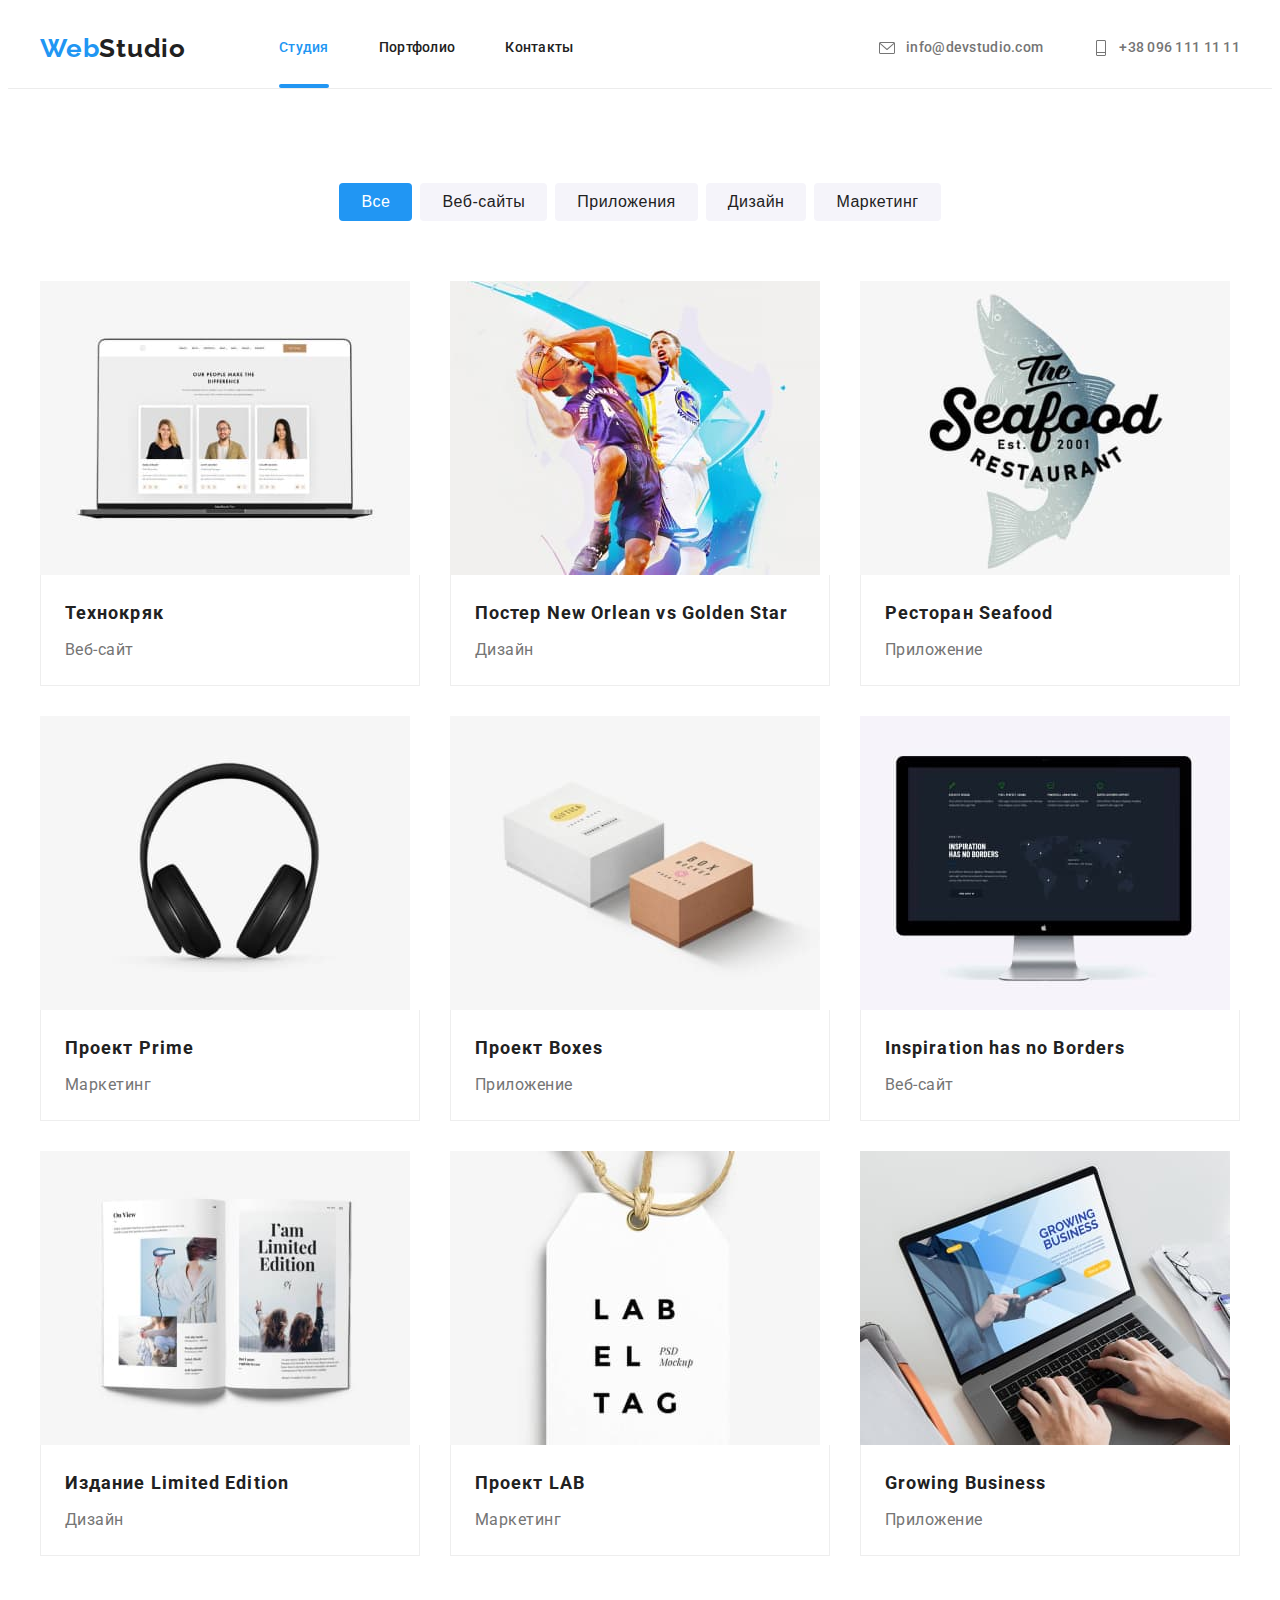
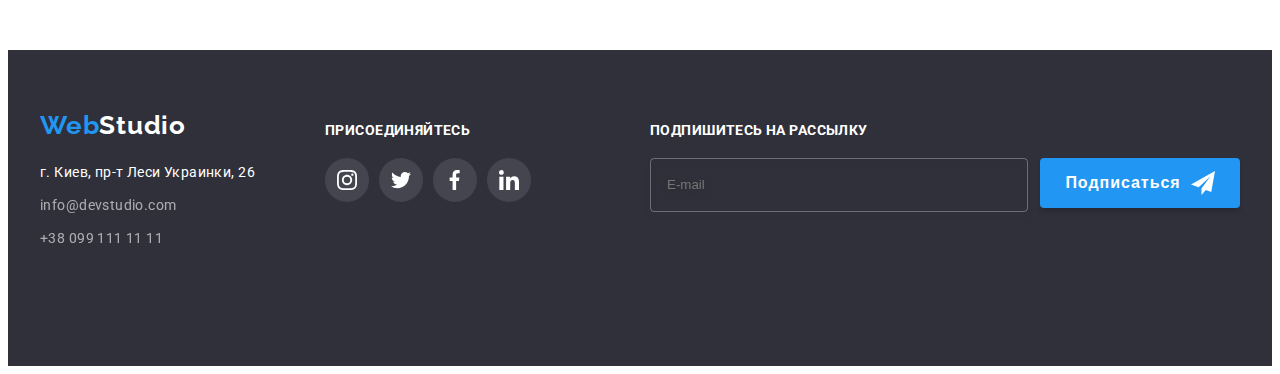
==== commit 5a9579d1: "portfolio done" ====
--- a/portfolio.html
+++ b/portfolio.html
@@ -29,17 +29,22 @@
                 <a class="logo" href="./index.html" lang="en"
                     >Web<span class="logo logo--black">Studio</span></a
                 >
+                <button type="button" class="mob-menu">
+                    <svg class="mob-menu__icon" width="24" height="16">
+                        <use href="images/symbol-defs.svg#icon-menu"></use>
+                    </svg>
+                </button>
                 <nav class="menu">
                     <ul class="menu__list lists">
                         <li class="menu__item">
                             <a
-                                class="menu__link"
+                                class="menu__link menu__link--current"
                                 href="./index.html"
                                 >Студия</a
                             >
                         </li>
                         <li class="menu__item">
-                            <a class="menu__link  menu__link--current" href="./portfolio.html"
+                            <a class="menu__link" href="./portfolio.html"
                                 >Портфолио</a
                             >
                         </li>
@@ -56,7 +61,20 @@
                             class="contacts__link"
                             href="mailto:info@devstudio.com"
                         >
-                            <svg class="contacts__icon" width="18" height="16">
+                            <svg
+                                class="contacts__icon contacts__icon--tab"
+                                width="16"
+                                height="14"
+                            >
+                                <use
+                                    href="./images/symbol-defs.svg#icon-massege"
+                                ></use>
+                            </svg>
+                            <svg
+                                class="contacts__icon contacts__icon--desk"
+                                width="18"
+                                height="16"
+                            >
                                 <use
                                     href="./images/symbol-defs.svg#icon-massege"
                                 ></use>
@@ -66,7 +84,20 @@
                     </li>
                     <li class="contacts__item">
                         <a class="contacts__link" href="tel:+380961111111">
-                            <svg class="contacts__icon" width="16" height="16">
+                            <svg
+                                class="contacts__icon contacts__icon--tab"
+                                width="14"
+                                height="14"
+                            >
+                                <use
+                                    href="./images/symbol-defs.svg#icon-call"
+                                ></use>
+                            </svg>
+                            <svg
+                                class="contacts__icon contacts__icon--desk"
+                                width="16"
+                                height="16"
+                            >
                                 <use
                                     href="./images/symbol-defs.svg#icon-call"
                                 ></use>
@@ -79,47 +110,84 @@
         </header>
         <main>
             <!-- _________________________________________________FILTER BUTTONS _________________________________________________ -->
-            <section class="section-padding portfolio-filter">
+            <section class="portfolio-filter">
                 <h1 class="visibility-hidden">Портфолио</h1>
                 <div class="container">
                     <ul class="lists portfolio-filter__list">
                         <li class="portfolio-filter__item">
-                            <button type="button" class="portfolio-filter__button portfolio-filter__button--current">
+                            <button
+                                type="button"
+                                class="portfolio-filter__button portfolio-filter__button--current"
+                            >
                                 Все
                             </button>
                         </li>
                         <li class="portfolio-filter__item">
-                            <button type="button" class="portfolio-filter__button">
+                            <button
+                                type="button"
+                                class="portfolio-filter__button"
+                            >
                                 Веб-сайты
                             </button>
                         </li>
                         <li class="portfolio-filter__item">
-                            <button type="button" class="portfolio-filter__button">
+                            <button
+                                type="button"
+                                class="portfolio-filter__button"
+                            >
                                 Приложения
                             </button>
                         </li>
                         <li class="portfolio-filter__item">
-                            <button type="button" class="portfolio-filter__button">
+                            <button
+                                type="button"
+                                class="portfolio-filter__button"
+                            >
                                 Дизайн
                             </button>
                         </li>
                         <li class="portfolio-filter__item">
-                            <button type="button" class="portfolio-filter__button">
+                            <button
+                                type="button"
+                                class="portfolio-filter__button"
+                            >
                                 Маркетинг
                             </button>
                         </li>
                     </ul>
                     <!-- ___________________________________________________WORKS_________________________________________________ -->
-                    <ul class="lists portfolio portfolio-lists display-flex-center">
-                        <li class="portfolio__item">
-                            <div class="portfolio__wrap">
-                                <img
-                                    class="portfolio__img"
-                                    src="./images/img20.jpg"
-                                    alt="Веб-сайт - Технокряк"
-                                    width="370"
-                                    height="294"
-                                />
+                    <ul class="lists portfolio portfolio-lists">
+                        <li class="portfolio__item">
+                            <div class="portfolio__wrap">
+                                <picture>
+                                    <source
+                                        srcset="
+                                            ./images/img20.jpg 1x,
+                                            ./images/img20-2x.jpg 2x
+                                        "
+                                        media="(min-width:1200px)"
+                                    />
+                                    <source
+                                        srcset="
+                                            ./images/img20-tab-1x.jpg 1x,
+                                            ./images/img20-tab-2x.jpg 2x
+                                        "
+                                        media="(min-width:768px)"
+                                    />
+                                    <source
+                                        srcset="
+                                            ./images/img20-mob-1x.jpg 1x,
+                                            ./images/img20-mob-2x.jpg 2x
+                                        "
+                                        media="(min-width:320px)"
+                                    />
+                                    <img
+                                        class="portfolio__img"
+                                        src="./images/img20.jpg"
+                                        alt="Веб-сайт - Технокряк"
+                                    />
+                                </picture>
+
                                 <p class="portfolio__text">
                                     Ресурс предлагает комплексные предложения с
                                     разным уровнем функционала и сервисов. Все
@@ -135,13 +203,35 @@
                         </li>
                         <li class="portfolio__item">
                             <div class="portfolio__wrap">
-                                <img
-                                    class="portfolio__img"
-                                    src="./images/img21.jpg"
-                                    alt="Дизайн - Постер New Orlean vs Golden Star"
-                                    width="370"
-                                    height="294"
-                                />
+                                <picture>
+                                    <source
+                                        srcset="
+                                            ./images/img21.jpg 1x,
+                                            ./images/img21-2x.jpg 2x
+                                        "
+                                        media="(min-width:1200px)"
+                                    />
+                                    <source
+                                        srcset="
+                                            ./images/img21-tab-1x.jpg 1x,
+                                            ./images/img21-tab-2x.jpg 2x
+                                        "
+                                        media="(min-width:768px)"
+                                    />
+                                    <source
+                                        srcset="
+                                            ./images/img21-mob-1x.jpg 1x,
+                                            ./images/img21-mob-2x.jpg 2x
+                                        "
+                                        media="(min-width:320px)"
+                                    />
+                                    <img
+                                        class="portfolio__img"
+                                        src="./images/img21.jpg"
+                                        alt="Дизайн - Постер New Orlean vs Golden Star"
+                                    />
+                                </picture>
+
                                 <p class="portfolio__text">
                                     Lorem ipsum dolor sit amet, consectetur
                                     adipisicing elit. Dignissimos omnis,
@@ -162,13 +252,35 @@
                         </li>
                         <li class="portfolio__item">
                             <div class="portfolio__wrap">
-                                <img
-                                    class="portfolio__img"
-                                    src="./images/img22.jpg"
-                                    alt="Приложение - Ресторан Seafood"
-                                    width="370"
-                                    height="294"
-                                />
+                                <picture>
+                                    <source
+                                        srcset="
+                                            ./images/img22.jpg 1x,
+                                            ./images/img22-2x.jpg 2x
+                                        "
+                                        media="(min-width:1200px)"
+                                    />
+                                    <source
+                                        srcset="
+                                            ./images/img22-tab-1x.jpg 1x,
+                                            ./images/img22-tab-2x.jpg 2x
+                                        "
+                                        media="(min-width:768px)"
+                                    />
+                                    <source
+                                        srcset="
+                                            ./images/img22-mob-1x.jpg 1x,
+                                            ./images/img22-mob-2x.jpg 2x
+                                        "
+                                        media="(min-width:320px)"
+                                    />
+                                    <img
+                                        class="portfolio__img"
+                                        src="./images/img22.jpg"
+                                        alt="Приложение - Ресторан Seafood"
+                                    />
+                                </picture>
+
                                 <p class="portfolio__text">
                                     Lorem ipsum dolor sit amet, consectetur
                                     adipisicing elit. Dignissimos omnis,
@@ -186,13 +298,35 @@
                         </li>
                         <li class="portfolio__item">
                             <div class="portfolio__wrap">
-                                <img
-                                    class="portfolio__img"
-                                    src="./images/img23.jpg"
-                                    alt="Маркетинг - Проект Prime"
-                                    width="370"
-                                    height="294"
-                                />
+                                <picture>
+                                    <source
+                                        srcset="
+                                            ./images/img23.jpg 1x,
+                                            ./images/img23-2x.jpg 2x
+                                        "
+                                        media="(min-width:1200px)"
+                                    />
+                                    <source
+                                        srcset="
+                                            ./images/img23-tab-1x.jpg 1x,
+                                            ./images/img23-tab-2x.jpg 2x
+                                        "
+                                        media="(min-width:768px)"
+                                    />
+                                    <source
+                                        srcset="
+                                            ./images/img23-mob-1x.jpg 1x,
+                                            ./images/img23-mob-2x.jpg 2x
+                                        "
+                                        media="(min-width:320px)"
+                                    />
+                                    <img
+                                        class="portfolio__img"
+                                        src="./images/img23.jpg"
+                                        alt="Маркетинг - Проект Prime"
+                                    />
+                                </picture>
+
                                 <p class="portfolio__text">
                                     Lorem ipsum dolor sit amet, consectetur
                                     adipisicing elit. Dignissimos omnis,
@@ -210,13 +344,35 @@
                         </li>
                         <li class="portfolio__item">
                             <div class="portfolio__wrap">
-                                <img
-                                    class="portfolio__img"
-                                    src="./images/img24.jpg"
-                                    alt="Приложение - Проект Boxes"
-                                    width="370"
-                                    height="294"
-                                />
+                                <picture>
+                                    <source
+                                        srcset="
+                                            ./images/img24.jpg 1x,
+                                            ./images/img24-2x.jpg 2x
+                                        "
+                                        media="(min-width:1200px)"
+                                    />
+                                    <source
+                                        srcset="
+                                            ./images/img24-tab-1x.jpg 1x,
+                                            ./images/img24-tab-2x.jpg 2x
+                                        "
+                                        media="(min-width:768px)"
+                                    />
+                                    <source
+                                        srcset="
+                                            ./images/img24-mob-1x.jpg 1x,
+                                            ./images/img24-mob-2x.jpg 2x
+                                        "
+                                        media="(min-width:320px)"
+                                    />
+                                    <img
+                                        class="portfolio__img"
+                                        src="./images/img24.jpg"
+                                        alt="Приложение - Проект Boxes"
+                                    />
+                                </picture>
+
                                 <p class="portfolio__text">
                                     Lorem ipsum dolor sit amet, consectetur
                                     adipisicing elit. Dignissimos omnis,
@@ -234,13 +390,35 @@
                         </li>
                         <li class="portfolio__item">
                             <div class="portfolio__wrap">
-                                <img
-                                    class="portfolio__img"
-                                    src="./images/img25.jpg"
-                                    alt="Веб-сайт - Inspiration has no Borders"
-                                    width="370"
-                                    height="294"
-                                />
+                                <picture>
+                                    <source
+                                        srcset="
+                                            ./images/img25.jpg 1x,
+                                            ./images/img25-2x.jpg 2x
+                                        "
+                                        media="(min-width:1200px)"
+                                    />
+                                    <source
+                                        srcset="
+                                            ./images/img25-tab-1x.jpg 1x,
+                                            ./images/img25-tab-2x.jpg 2x
+                                        "
+                                        media="(min-width:768px)"
+                                    />
+                                    <source
+                                        srcset="
+                                            ./images/img25-mob-1x.jpg 1x,
+                                            ./images/img25-mob-2x.jpg 2x
+                                        "
+                                        media="(min-width:320px)"
+                                    />
+                                    <img
+                                        class="portfolio__img"
+                                        src="./images/img25.jpg"
+                                        alt="Веб-сайт - Inspiration has no Borders"
+                                    />
+                                </picture>
+
                                 <p class="portfolio__text">
                                     Lorem ipsum dolor sit amet, consectetur
                                     adipisicing elit. Dignissimos omnis,
@@ -258,13 +436,35 @@
                         </li>
                         <li class="portfolio__item">
                             <div class="portfolio__wrap">
-                                <img
-                                    class="portfolio__img"
-                                    src="./images/img26.jpg"
-                                    alt="Дизайн - Издание Limited Edition"
-                                    width="370"
-                                    height="294"
-                                />
+                                <picture>
+                                    <source
+                                        srcset="
+                                            ./images/img26.jpg 1x,
+                                            ./images/img26-2x.jpg 2x
+                                        "
+                                        media="(min-width:1200px)"
+                                    />
+                                    <source
+                                        srcset="
+                                            ./images/img26-tab-1x.jpg 1x,
+                                            ./images/img26-tab-2x.jpg 2x
+                                        "
+                                        media="(min-width:768px)"
+                                    />
+                                    <source
+                                        srcset="
+                                            ./images/img26-mob-1x.jpg 1x,
+                                            ./images/img26-mob-2x.jpg 2x
+                                        "
+                                        media="(min-width:320px)"
+                                    />
+                                    <img
+                                        class="portfolio__img"
+                                        src="./images/img26.jpg"
+                                        alt="Дизайн - Издание Limited Edition"
+                                    />
+                                </picture>
+
                                 <p class="portfolio__text">
                                     Lorem ipsum dolor sit amet, consectetur
                                     adipisicing elit. Dignissimos omnis,
@@ -283,13 +483,35 @@
                         </li>
                         <li class="portfolio__item">
                             <div class="portfolio__wrap">
-                                <img
-                                    class="portfolio__img"
-                                    src="./images/img27.jpg"
-                                    alt="Маркетинг - Проект LAB"
-                                    width="370"
-                                    height="294"
-                                />
+                                <picture>
+                                    <source
+                                        srcset="
+                                            ./images/img27.jpg 1x,
+                                            ./images/img27-2x.jpg 2x
+                                        "
+                                        media="(min-width:1200px)"
+                                    />
+                                    <source
+                                        srcset="
+                                            ./images/img27-tab-1x.jpg 1x,
+                                            ./images/img27-tab-2x.jpg 2x
+                                        "
+                                        media="(min-width:768px)"
+                                    />
+                                    <source
+                                        srcset="
+                                            ./images/img27-mob-1x.jpg 1x,
+                                            ./images/img27-mob-2x.jpg 2x
+                                        "
+                                        media="(min-width:320px)"
+                                    />
+                                    <img
+                                        class="portfolio__img"
+                                        src="./images/img27.jpg"
+                                        alt="Маркетинг - Проект LAB"
+                                    />
+                                </picture>
+
                                 <p class="portfolio__text">
                                     Lorem ipsum dolor sit amet, consectetur
                                     adipisicing elit. Dignissimos omnis,
@@ -307,13 +529,35 @@
                         </li>
                         <li class="portfolio__item">
                             <div class="portfolio__wrap">
-                                <img
-                                    class="portfolio__img"
-                                    src="./images/img28.jpg"
-                                    alt="Приложение - Growing Business"
-                                    width="370"
-                                    height="294"
-                                />
+                                <picture>
+                                    <source
+                                        srcset="
+                                            ./images/img28.jpg 1x,
+                                            ./images/img28-2x.jpg 2x
+                                        "
+                                        media="(min-width:1200px)"
+                                    />
+                                    <source
+                                        srcset="
+                                            ./images/img28-tab-1x.jpg 1x,
+                                            ./images/img28-tab-2x.jpg 2x
+                                        "
+                                        media="(min-width:768px)"
+                                    />
+                                    <source
+                                        srcset="
+                                            ./images/img28-mob-1x.jpg 1x,
+                                            ./images/img28-mob-2x.jpg 2x
+                                        "
+                                        media="(min-width:320px)"
+                                    />
+                                    <img
+                                        class="portfolio__img"
+                                        src="./images/img28.jpg"
+                                        alt="Приложение - Growing Business"
+                                    />
+                                </picture>
+
                                 <p class="portfolio__text">
                                     Lorem ipsum dolor sit amet, consectetur
                                     adipisicing elit. Dignissimos omnis,
@@ -333,108 +577,139 @@
                 </div>
             </section>
             <!-- _________________________________________________PF FOOTER_________________________________________________ -->
-        <footer class="footer-section">
-            <div class="container">
-                <div class="footer-content">
-                    <div class="footer-logo">
-                        <a class="logo" href="./index.html" lang="en"
-                            >Web<span class="logo logo--white">Studio</span>
-                        </a>
+            <footer class="footer-section">
+                <div class="container">
+                    <div class="container__tablet">
+                        <div class="footer-content">
+                            <div class="footer-logo">
+                                <a class="logo" href="./index.html" lang="en"
+                                    >Web<span class="logo logo--white"
+                                        >Studio</span
+                                    >
+                                </a>
+                            </div>
+                            <address id="contacts-main">
+                                <ul class="lists footer-list">
+                                    <li>
+                                        <a
+                                            class="footer-contacts-link contacts-addres"
+                                            href="https://goo.gl/maps/7gqZhrJQwjtrRqGAA"
+                                            target="_blank"
+                                            rel="noopener noindex nofollow"
+                                            >г. Киев, пр-т Леси Украинки, 26</a
+                                        >
+                                    </li>
+                                    <li>
+                                        <a
+                                            class="footer-contacts-link"
+                                            href="mailto:info@devstudio.com"
+                                            >info@devstudio.com</a
+                                        >
+                                    </li>
+                                    <li>
+                                        <a
+                                            class="footer-contacts-link"
+                                            href="tel:+380991111111"
+                                            >+38 099 111 11 11</a
+                                        >
+                                    </li>
+                                </ul>
+                            </address>
+                        </div>
+                        <div class="footer-padding">
+                            <h3 class="footer-title">присоединяйтесь</h3>
+                            <ul class="display-flex-center">
+                                <li
+                                    class="footer-soc-item display-flex-center lists"
+                                >
+                                    <svg
+                                        class="footer-soc-icon"
+                                        width="20"
+                                        height="20"
+                                    >
+                                        <use
+                                            href="images/symbol-defs.svg#icon-instagram"
+                                        ></use>
+                                    </svg>
+                                </li>
+                                <li
+                                    class="footer-soc-item display-flex-center lists"
+                                >
+                                    <svg
+                                        class="footer-soc-icon"
+                                        width="20"
+                                        height="20"
+                                    >
+                                        <use
+                                            href="images/symbol-defs.svg#icon-twitter"
+                                        ></use>
+                                    </svg>
+                                </li>
+                                <li
+                                    class="footer-soc-item display-flex-center lists"
+                                >
+                                    <svg
+                                        class="footer-soc-icon"
+                                        width="20"
+                                        height="20"
+                                    >
+                                        <use
+                                            href="images/symbol-defs.svg#icon-facebook"
+                                        ></use>
+                                    </svg>
+                                </li>
+                                <li
+                                    class="footer-soc-item display-flex-center lists"
+                                >
+                                    <svg
+                                        class="footer-soc-icon"
+                                        width="20"
+                                        height="20"
+                                    >
+                                        <use
+                                            href="images/symbol-defs.svg#icon-linkedin"
+                                        ></use>
+                                    </svg>
+                                </li>
+                            </ul>
+                        </div>
                     </div>
-                    <address id="contacts-main">
-                        <ul class="lists footer-list">
-                            <li>
-                                <a
-                                    class="footer-contacts-link contacts-addres"
-                                    href="https://goo.gl/maps/7gqZhrJQwjtrRqGAA"
-                                    target="_blank"
-                                    rel="noopener noindex nofollow"
-                                    >г. Киев, пр-т Леси Украинки, 26</a
+                    <div class="footer-sending footer-padding">
+                        <p class="footer-title">Подпишитесь на рассылку</p>
+                        <form class="footer-input-form">
+                            <div class="footer-input-form__flex">
+                                <label
+                                    for="sending-mail"
+                                    class="fotter-label"
+                                ></label>
+                                <input
+                                    type="email"
+                                    class="fotter-input"
+                                    name="sending mail"
+                                    title="Введите Ваш E-mail"
+                                    id="sending-mail"
+                                    placeholder="E-mail"
+                                />
+                                <button
+                                    class="footer-sending-btn display-flex-center"
+                                    type="submit"
                                 >
-                            </li>
-                            <li>
-                                <a
-                                    class="footer-contacts-link"
-                                    href="mailto:info@devstudio.com"
-                                    >info@devstudio.com</a
-                                >
-                            </li>
-                            <li>
-                                <a
-                                    class="footer-contacts-link"
-                                    href="tel:+380991111111"
-                                    >+38 099 111 11 11</a
-                                >
-                            </li>
-                        </ul>
-                    </address>
+                                    Подписаться
+                                    <svg
+                                        class="footer-sendign-icon"
+                                        width="24"
+                                        height="24"
+                                    >
+                                        <use
+                                            href="images/symbol-defs.svg#icon-send"
+                                        ></use>
+                                    </svg>
+                                </button>
+                            </div>
+                        </form>
+                    </div>
                 </div>
-                <div class="footer-padding">
-                    <h3 class="footer-title">присоединяйтесь</h3>
-                    <ul class="display-flex-center">
-                        <li class="footer-soc-item display-flex-center lists">
-                            <svg class="footer-soc-icon" width="20" height="20">
-                                <use
-                                    href="images/symbol-defs.svg#icon-instagram"
-                                ></use>
-                            </svg>
-                        </li>
-                        <li class="footer-soc-item display-flex-center lists">
-                            <svg class="footer-soc-icon" width="20" height="20">
-                                <use
-                                    href="images/symbol-defs.svg#icon-twitter"
-                                ></use>
-                            </svg>
-                        </li>
-                        <li class="footer-soc-item display-flex-center lists">
-                            <svg class="footer-soc-icon" width="20" height="20">
-                                <use
-                                    href="images/symbol-defs.svg#icon-facebook"
-                                ></use>
-                            </svg>
-                        </li>
-                        <li class="footer-soc-item display-flex-center lists">
-                            <svg class="footer-soc-icon" width="20" height="20">
-                                <use
-                                    href="images/symbol-defs.svg#icon-linkedin"
-                                ></use>
-                            </svg>
-                        </li>
-                    </ul>
-                </div>
-                <div class="footer-sending footer-padding">
-                    <p class="footer-title">Подпишитесь на рассылку</p>
-                    <form class="footer-input-form">
-                        <div class="display-flex-center">
-                            <label
-                                for="sending-mail"
-                                class="fotter-label"
-                            ></label>
-                            <input
-                                type="email"
-                                class="fotter-input"
-                                name="sending mail"
-                                title="Введите Ваш E-mail"
-                                id="sending-mail"
-                                placeholder="E-mail"
-                            />
-                            <button class="footer-sending-btn display-flex-center" type="submit">
-                                Подписаться
-                                <svg
-                                    class="footer-sendign-icon"
-                                    width="24"
-                                    height="24"
-                                >
-                                    <use
-                                        href="images/symbol-defs.svg#icon-send"
-                                    ></use>
-                                </svg>
-                            </button>
-                        </div>
-                    </form>
-                </div>
-            </div>
-        </footer>
+            </footer>
         </main>
     </body>
 </html>
--- a/css/main.min.css
+++ b/css/main.min.css
@@ -1 +1 @@
-:root{--main-color: #212121;--secondary-color: #757575;--brend-color: #2196f3;--backgrd-color: #f5f4fa;--light-color: #ffffff;--brand-bg-color: #188ce8;--icons-master-color: #afb1b8;--padding-94: 94px;--margin-30: 30px;--pading-32: 32px;--margin-10: 10px}p,h1,h2,h3{margin:0}ul{margin:0;padding-left:0}button{cursor:pointer}img{display:block}.lists{list-style:none}body{font-family:"Roboto",tahoma,sans-serif;color:var(--main-color);font-size:14px}.visibility-hidden{position:absolute;visibility:hidden;width:1px;height:1px;margin-bottom:-1px;padding-bottom:0}.header{border-bottom:1px solid #ececec}.header__container{display:flex;align-items:center;position:relative;justify-content:space-between}.header__container .logo{padding:16px 0px}@media screen and (max-width: 1199px){.mob-menu{border:none;background:rgba(0,0,0,0);position:absolute;right:23px;align-items:center;padding:22px 0px;transition:fill 250ms cubic-bezier(0.4, 0, 0.2, 1)}.mob-menu:hover,.mob-menu:focus,.mob-menu:active{fill:var(--brend-color)}}@media screen and (min-width: 768px){.mob-menu{display:none}}@media screen and (max-width: 767px){.menu,.contacts__item{display:none}}.menu__list{display:flex}.menu__item:not(:last-child){margin-right:50px}.menu__link{padding-top:28px;padding-bottom:28px;font-weight:500;line-height:1.14;letter-spacing:.02em;color:var(--main-color);text-decoration-line:none;display:block;transition:color 250ms cubic-bezier(0.4, 0, 0.2, 1)}@media screen and (min-width: 1200px){.menu__link{padding-top:var(--pading-32);padding-bottom:var(--pading-32)}}.menu__link--current{color:var(--brend-color);position:relative}.menu__link--current::after{content:"";position:absolute;bottom:0px;left:0;width:100%;height:4px;background:var(--brend-color);border-radius:2px}@media screen and (min-width: 1200px){.contacts{display:flex;margin-left:auto}}.contacts__link{font-weight:500;line-height:1.14;letter-spacing:.02em;text-decoration-line:none;font-style:normal;color:var(--secondary-color);display:flex;align-items:center;transition:color 250ms cubic-bezier(0.4, 0, 0.2, 1)}@media screen and (max-width: 1199px){.contacts__link{font-size:12px;line-height:1.1666666667}}@media screen and (min-width: 1200px){.contacts__link{padding-top:var(--pading-32);padding-bottom:var(--pading-32);justify-content:center}}@media screen and (max-width: 1199px){.contacts__item:not(:last-child){margin-bottom:10px}}.contacts__icon{margin-right:10px;fill:var(--secondary-color)}@media screen and (min-width: 1200px){.contacts__icon--tab{display:none}}@media screen and (max-width: 1199px){.contacts__icon--desk{display:none}}@media screen and (min-width: 1200px){.contacts__item:not(:last-child){margin-right:50px}}.contacts__link:hover .contacts__icon,.contacts__link:focus .contacts__icon{fill:var(--brend-color)}.menu__link:hover,.menu__link:focus,.contacts__link:hover,.contacts__link:focus{color:var(--brend-color)}.logo{font-family:"Raleway",sans-serif;font-weight:700;font-size:24px;line-height:1.16666;letter-spacing:.03em;color:var(--brend-color);text-decoration-line:none}@media screen and (min-width: 480px){.logo{text-align:center}}@media screen and (min-width: 1200px){.logo{font-size:26px;line-height:1.1923}}.logo--black{color:var(--main-color)}@media screen and (min-width: 1200px){.logo--black{margin-right:93px}}.logo--white{color:var(--light-color);margin-right:0}.hero{padding:118px 0px;margin-right:auto;margin-left:auto}@media screen and (min-width: 1200px){.hero{padding-top:200px;padding-bottom:200px}}.hero__title{max-width:360px;font-weight:900;font-size:26px;line-height:1.6153846154;text-align:center;letter-spacing:.06em;text-transform:uppercase;color:var(--light-color);margin:0 auto 30px auto}@media screen and (min-width: 1200px){.hero__title{max-width:696px;font-size:44px;line-height:1.36}}.hero__btn{padding:10px 32px;background:var(--brend-color);box-shadow:0px 4px 4px rgba(0,0,0,.15);border-radius:4px;border:none;color:var(--light-color);font-weight:700;font-size:16px;line-height:1.88;display:block;align-items:center;letter-spacing:.06em;cursor:pointer;margin:auto;transition:background 250ms cubic-bezier(0.4, 0, 0.2, 1)}.hero__btn:hover,.hero__btn:focus{background-color:var(--brand-bg-color)}.bg-img{max-width:480px;background-image:linear-gradient(rgba(47, 48, 58, 0.4), rgba(47, 48, 58, 0.4)),url(../images/fon-img-mob-1x.jpg);background-repeat:no-repeat;background-position:center;background-size:cover}@media(min-device-pixel-ratio: 2),(min-resolution: 192dpi),(min-resolution: 2dppx){.bg-img{background-image:linear-gradient(rgba(47, 48, 58, 0.4), rgba(47, 48, 58, 0.4)),url(../images/fon-img-mob-2x.jpg)}}@media screen and (min-width: 768px){.bg-img{max-width:768px;background-image:linear-gradient(rgba(47, 48, 58, 0.4), rgba(47, 48, 58, 0.4)),url(../images/fon-img-tab-1x.jpg)}}@media screen and (min-width: 768px)and (min-device-pixel-ratio: 2),screen and (min-width: 768px)and (min-resolution: 192dpi),screen and (min-width: 768px)and (min-resolution: 2dppx){.bg-img{background-image:linear-gradient(rgba(47, 48, 58, 0.4), rgba(47, 48, 58, 0.4)),url(../images/fon-img-tab-2x.jpg)}}@media screen and (min-width: 1200px){.bg-img{max-width:1600px;background-image:linear-gradient(rgba(47, 48, 58, 0.4), rgba(47, 48, 58, 0.4)),url(../images/fon-img.jpg)}}@media screen and (min-width: 1200px)and (min-device-pixel-ratio: 2),screen and (min-width: 1200px)and (min-resolution: 192dpi),screen and (min-width: 1200px)and (min-resolution: 2dppx){.bg-img{background-image:linear-gradient(rgba(47, 48, 58, 0.4), rgba(47, 48, 58, 0.4)),url(../images/fon-img-2x.jpg)}}.about-padding{padding-top:60px;padding-bottom:60px}@media screen and (min-width: 1200px){.about-padding{padding-top:var(--padding-94);padding-bottom:0}}@media screen and (max-width: 767px){.about__flex{width:100%;margin-right:0px;margin-bottom:-30px}}@media screen and (min-width: 768px){.about__flex{display:flex;flex-wrap:wrap;margin-right:-15px;margin-left:-15px;margin-bottom:-30px}}@media screen and (min-width: 1200px){.about__flex{display:flex;align-items:center}}@media screen and (max-width: 767px){.about__item{margin-bottom:30px}}@media screen and (min-width: 768px){.about__item{width:calc((100% - 60px)/2);margin-right:15px;margin-left:15px;margin-bottom:30px}}@media screen and (min-width: 1200px){.about__item{width:calc((100% - 120px)/4);margin-right:15px;margin-left:15px}}.about__img{width:100%;height:120px;background-color:var(--backgrd-color);border-radius:4px;margin-bottom:var(--margin-30);display:flex;justify-content:center;align-items:center}.about__title{font-weight:700;font-size:14px;line-height:1.14;letter-spacing:.03em;text-transform:uppercase;margin-bottom:var(--margin-10);text-align:center}@media screen and (min-width: 768px){.about__title{text-align:start}}.about__text{line-height:1.71;letter-spacing:.03em;color:var(--secondary-color)}.offer__flex{display:flex;justify-content:center;align-items:center}.offer{padding-top:0px}.offer__img{flex-basis:33.3333333333%;margin-right:15px;margin-left:15px}.offer__wrap{position:relative}.offer__text{width:calc(100% - 30px);height:70px;position:absolute;bottom:0;background:rgba(47,48,58,.8);font-weight:700;font-size:14px;line-height:16px;letter-spacing:.03em;text-transform:uppercase;color:var(--light-color);margin-left:15px}@media screen and (max-width: 1199px){.offer{display:none}}.masters{background-color:var(--backgrd-color)}.masters-container{display:flex;flex-wrap:wrap;justify-content:space-between}.masters-photo{background:var(--light-color);box-shadow:0px 1px 3px rgba(0,0,0,.12),0px 1px 1px rgba(0,0,0,.14),0px 2px 1px rgba(0,0,0,.2);border-radius:0px 0px 4px 4px}@media screen and (min-width: 768px){.masters-photo{max-width:354px}}@media screen and (min-width: 1200px){.masters-photo{max-width:270px}}@media screen and (max-width: 1199px){.masters-photo{margin-bottom:30px}}@media screen and (max-width: 767px){.masters-photo:last-child{margin-bottom:0px}}@media screen and (min-width: 768px){.masters-photo:nth-child(1n+3){margin-bottom:0px}}.masters-photo .photo{width:100%}.masters-name{padding-top:var(--margin-30);padding-bottom:var(--margin-30)}.masters-list{font-weight:500;font-size:16px;line-height:1.18;text-align:center;letter-spacing:.03em;margin-bottom:var(--margin-10)}.proffesion{font-size:16px;line-height:1.18;text-align:center;letter-spacing:.03em;color:var(--secondary-color);margin-bottom:16px}.masters-soc-item{width:44px;height:44px;background-color:var(--light-color);border-radius:50%;cursor:pointer;transition:background-color 250ms cubic-bezier(0.4, 0, 0.2, 1)}.masters-soc-item:not(:last-child){margin-right:var(--margin-10)}.masters-soc-item:hover,.masters-soc-item:focus{background-color:var(--brend-color)}.masters-soc-icon{fill:var(--icons-master-color);transition:fill 250ms cubic-bezier(0.4, 0, 0.2, 1)}.masters-soc-item:hover .masters-soc-icon,.masters-soc-item:focus .masters-soc-icon{fill:var(--light-color)}.client-soc{display:flex;justify-content:space-between;flex-wrap:wrap}@media screen and (max-width: 479px){.client-soc{flex-direction:column;align-items:center}}.client-soc-item{width:100%;height:92px;border:1px solid var(--icons-master-color);box-sizing:border-box;border-radius:4px;cursor:pointer;transition:border-color 250ms cubic-bezier(0.4, 0, 0.2, 1)}.client-soc-item:hover,.client-soc-item:focus{fill:var(--brend-color);border-color:var(--brend-color)}@media screen and (max-width: 479px){.client-soc-item{max-width:210px}}@media screen and (max-width: 479px){.client-soc-item:last-child{margin-bottom:0px}}@media screen and (min-width: 480px){.client-soc-item{max-width:210px}}@media screen and (min-width: 480px){.client-soc-item:nth-child(1n+5){margin-bottom:0px}}@media screen and (min-width: 768px){.client-soc-item{max-width:226px}}@media screen and (min-width: 768px){.client-soc-item:nth-child(1n+4){margin-bottom:0px}}@media screen and (max-width: 1199px){.client-soc-item{margin-bottom:30px}}@media screen and (min-width: 1200px){.client-soc-item{max-width:170px}}.client-soc-icon{fill:var(--icons-master-color);transition:fill 250ms cubic-bezier(0.4, 0, 0.2, 1)}.client-soc-item:hover .client-soc-icon,.client-soc-item:focus .client-soc-icon{fill:var(--brend-color);border-color:var(--brend-color)}.portfolio-filter__list{margin-bottom:50px;display:flex;align-items:center;justify-content:flex-start;flex-wrap:wrap}.portfolio-filter__item:not(:last-child){margin-right:8px}.portfolio-filter__button{background:var(--backgrd-color);border-radius:4px;font-weight:500;font-size:16px;line-height:1.62;text-align:center;letter-spacing:.03em;color:var(--main-color);border:0px;padding:6px 22px;transition:background 250ms cubic-bezier(0.4, 0, 0.2, 1)}.portfolio-filter__button:hover,.portfolio-filter__button:focus{background:var(--brend-color);color:var(--light-color);box-shadow:0px 3px 1px rgba(0,0,0,.1),0px 1px 2px rgba(0,0,0,.08),0px 2px 2px rgba(0,0,0,.12)}.portfolio-filter__button--current{background-color:var(--brend-color);color:var(--light-color)}.portfolio-lists{flex-wrap:wrap;margin-left:-30px}.portfolio__item{flex-basis:calc(10% - 30px);margin-left:var(--margin-30);margin-bottom:var(--margin-30);transition:box-shadow 250ms cubic-bezier(0.4, 0, 0.2, 1)}.portfolio__item:hover{box-shadow:0px 1px 1px rgba(0,0,0,.12),0px 4px 4px rgba(0,0,0,.06),1px 4px 6px rgba(0,0,0,.16)}.portfolio__item:nth-child(1n+7){margin-bottom:0px}.portfolio__wrap{position:relative;overflow:hidden}.portfolio__text{position:absolute;top:0;background-color:var(--brend-color);color:var(--light-color);opacity:90%;line-height:28px;font-size:18px;letter-spacing:.03em;height:100%;transform:translateY(100%);transition:transform 250ms cubic-bezier(0.4, 0, 0.2, 1);padding:63px 24px;overflow:auto}.portfolio__item:hover .portfolio__text{transform:translateY(0%)}.portfolio__card{padding:20px 24px;background:#fff;border:1px solid #eee;border-top:0px;box-sizing:border-box}.portfolio__title{font-weight:700;font-size:18px;line-height:2;letter-spacing:.06em;margin-bottom:4px}.portfolio__name{font-size:16px;line-height:1.875;letter-spacing:.03em;color:var(--secondary-color)}.footer-section{background:#2f303a;padding-top:60px;padding-bottom:60px}@media screen and (min-width: 1200px){.footer-section .container{display:flex;justify-content:space-between}}@media screen and (min-width: 768px){.container__tablet{display:flex;justify-content:center;margin-bottom:55px}}@media screen and (min-width: 768px)and (max-width: 1199px){.footer-content{margin-right:165px}}@media screen and (max-width: 1199px){.footer-logo,.footer-list,.footer-padding{text-align:center}}.footer-logo{margin-bottom:20px}@media screen and (min-width: 1200px){.footer-logo{margin-right:63px}}.footer-contacts-link{font-weight:400;line-height:1.71;text-decoration-line:none;font-style:normal;letter-spacing:.03em;color:var(--light-color);opacity:60%;transition:color 250ms cubic-bezier(0.4, 0, 0.2, 1)}.footer-contacts-link:hover,.footer-contacts-link:focus{color:var(--brend-color);opacity:100%}.footer-list :not(:last-child){margin-bottom:9px}@media screen and (max-width: 1199px){.footer-list :not(:last-child){margin-bottom:8px}}.contacts-addres{color:var(--light-color);opacity:100%}.footer-padding{padding-top:12px}@media screen and (max-width: 1199px){.footer-padding{padding-top:5px;padding-bottom:0px}}@media screen and (max-width: 767px){.footer-padding{padding-top:60px;padding-bottom:0px}}@media screen and (min-width: 1200px){.footer-padding{margin-left:70px}}.footer-title{font-weight:700;font-size:14px;line-height:16px;letter-spacing:.03em;text-transform:uppercase;color:var(--light-color);margin-bottom:20px}.footer-soc-item{width:44px;height:44px;background-color:rgba(255,255,255,.1);border-radius:50%;cursor:pointer;transition:background-color 250ms cubic-bezier(0.4, 0, 0.2, 1)}.footer-soc-item:not(:last-child){margin-right:10px}.footer-soc-item:hover,.footer-soc-item:focus{background-color:var(--brend-color)}.footer-soc-icon{fill:var(--light-color)}.footer-sending{right:0px}@media screen and (min-width: 1200px){.footer-input-form__flex{display:flex}}.fotter-input{width:450px;height:50px;border:1px solid rgba(255,255,255,.3);filter:drop-shadow(0px 4px 4px rgba(0, 0, 0, 0.15));border-radius:4px;background-color:rgba(0,0,0,0);margin-right:12px;padding-left:16px;color:var(--light-color);outline:none;transition:border 250ms cubic-bezier(0.4, 0, 0.2, 1)}.fotter-input:hover,.fotter-input:focus{cursor:pointer;border:1px solid #2196f3}@media screen and (max-width: 1199px){.fotter-input{width:100%;margin:0 0 20px}}@media screen and (min-width: 768px){.fotter-input{width:450px;margin:0 0 20px}}@media screen and (min-width: 1200px){.fotter-input{width:358px;margin-right:12px}}.footer-sendign-icon{fill:var(--light-color);margin-left:10px}.footer-sending-btn{display:block;width:200px;height:50px;background:var(--brend-color);box-shadow:0px 4px 4px rgba(0,0,0,.15);border-radius:4px;border:none;font-weight:700;font-size:16px;line-height:30px;text-align:center;letter-spacing:.06em;color:var(--light-color);margin:0 auto;transition:background-color 250ms cubic-bezier(0.4, 0, 0.2, 1)}.footer-sending-btn:hover,.footer-sending-btn:focus{background-color:var(--brand-bg-color)}.backdrop{position:fixed;top:0;width:100%;height:100%;background-color:rgba(0,0,0,.2);transition:opacity 250ms,visibility 250ms cubic-bezier(0.4, 0, 0.2, 1)}.backdrop.is-hidden .modal{transform:scale(-3)}.modal{position:relative;width:530px;min-height:580px;background:var(--light-color);box-shadow:0px 1px 3px rgba(0,0,0,.12),0px 1px 1px rgba(0,0,0,.14),0px 2px 1px rgba(0,0,0,.2);border-radius:4px;position:absolute;top:50%;left:50%;transition:transform 250ms cubic-bezier(0.4, 0, 0.2, 1);transform:translate(-50%, -50%) scale(1);padding:40px}.modal-close-btn{position:absolute;top:8px;right:8px;width:30px;height:30px;border-radius:50%;background-color:rgba(0,0,0,0);border-color:rgba(0,0,0,.1)}.modal-close-icon{position:absolute;top:50%;left:50%;transform:translate(-50%, -50%);fill:var(--main-color);transition:fill 250ms cubic-bezier(0.4, 0, 0.2, 1)}.modal-close-icon:hover,.modal-close-icon:focus{fill:#188ce8}.is-hidden{opacity:0;pointer-events:none;visibility:hidden}.modal-title{font-weight:700;font-size:20px;line-height:23px;text-align:center;letter-spacing:.03em;color:var(--main-color);margin-bottom:12px}.modal-label{display:block;margin-bottom:4px;color:var(--secondary-color);font-size:12px}.modal-input{width:100%;height:40px;border:1px solid rgba(33,33,33,.2);box-sizing:border-box;border-radius:4px;padding-left:40px;padding-right:5px;background-color:var(--light-color);outline:none;transition:border 250ms cubic-bezier(0.4, 0, 0.2, 1)}.modal-input:hover,.modal-input:focus{cursor:pointer;border:1px solid #2196f3}.modal-field{position:relative;margin-bottom:10px;transition:fill 250ms cubic-bezier(0.4, 0, 0.2, 1)}.modal-field:hover,.modal-field:focus{fill:#188ce8}.modal-field:nth-child(5){margin-top:20px;margin-bottom:30px}.modal-field:nth-child(5) :hover{fill:var(--light-color)}.modal__icon{position:absolute;left:12px;top:50%}.modal-text{width:448px;height:120px;border:1px solid rgba(33,33,33,.2);box-sizing:border-box;border-radius:4px;padding:12px 16px;resize:none;transition:border 250ms cubic-bezier(0.4, 0, 0.2, 1);outline:none}.modal-text:placeholder-shown{border:1px solid rgba(33,33,33,.2)}.modal-text::placeholder{line-height:16px;letter-spacing:.01em;color:rgba(117,117,117,.5)}.modal-text:hover,.modal-text:focus{cursor:pointer;border:1px solid #2196f3}.modal-text:not(:required) .modal-text:valid{border:1px solid rgba(33,33,33,.2)}.modal__btn{display:block;width:200px;height:50px;background:var(--brend-color);box-shadow:0px 4px 4px rgba(0,0,0,.15);border-radius:4px;border:none;font-weight:700;font-size:16px;line-height:30px;text-align:center;letter-spacing:.06em;color:var(--light-color);margin:0 auto;transition:background-color 250ms cubic-bezier(0.4, 0, 0.2, 1)}.modal__btn:hover,.modal__btn:focus{background-color:var(--brand-bg-color)}.check-reletive{position:relative}.icon-check{position:absolute;top:50%;transform:translateY(-50%);left:12px;fill:var(--light-color)}.modal-check{background-color:var(--brand-color)}.modal-check-text{color:var(--secondary-color);line-height:24px;letter-spacing:.03em;display:flex;align-items:center;justify-content:center}.modal-check-text::before{content:"";width:16px;height:15px;border:2px solid #000;border-radius:3px;margin-right:7px}.modal-check:checked+.modal-check-text::before{background-color:var(--brend-color);border:none}.modal-check-link{color:var(--brend-color);text-decoration:underline}.container{width:100%;padding-right:15px;padding-left:15px;margin:0 auto}@media screen and (min-width: 480px){.container{max-width:480px}}@media screen and (min-width: 768px){.container{max-width:768px}}@media screen and (min-width: 1200px){.container{max-width:1200px}}.section-padding{padding-top:var(--padding-94);padding-bottom:var(--padding-94)}.title{font-weight:700;font-size:28px;line-height:33px;text-align:center;letter-spacing:.03em;padding-bottom:50px}@media screen and (min-width: 480px){.title{font-weight:700;font-size:28px;line-height:33px;text-align:center;letter-spacing:.03em}}@media screen and (min-width: 768px){.title{font-weight:700;font-size:28px;line-height:33px;text-align:center;letter-spacing:.03em}}@media screen and (min-width: 1200px){.title{font-weight:700;font-size:36px;line-height:1.16;text-align:center;letter-spacing:.03em;padding-bottom:50px}}.display-flex-center{display:flex;justify-content:center;align-items:center}/*# sourceMappingURL=main.min.css.map */+:root{--main-color: #212121;--secondary-color: #757575;--brend-color: #2196f3;--backgrd-color: #f5f4fa;--light-color: #ffffff;--brand-bg-color: #188ce8;--icons-master-color: #afb1b8;--padding-94: 94px;--margin-30: 30px;--pading-32: 32px;--margin-10: 10px}p,h1,h2,h3{margin:0}ul{margin:0;padding-left:0}button{cursor:pointer}img{display:block}.lists{list-style:none}body{font-family:"Roboto",tahoma,sans-serif;color:var(--main-color);font-size:14px}.visibility-hidden{position:absolute;visibility:hidden;width:1px;height:1px;margin-bottom:-1px;padding-bottom:0}.header{border-bottom:1px solid #ececec}.header__container{display:flex;align-items:center;position:relative;justify-content:space-between}.header__container .logo{padding:16px 0px}@media screen and (max-width: 1199px){.mob-menu{border:none;background:rgba(0,0,0,0);position:absolute;right:23px;align-items:center;padding:22px 0px;transition:fill 250ms cubic-bezier(0.4, 0, 0.2, 1)}.mob-menu:hover,.mob-menu:focus,.mob-menu:active{fill:var(--brend-color)}}@media screen and (min-width: 768px){.mob-menu{display:none}}@media screen and (max-width: 767px){.menu,.contacts__item{display:none}}.menu__list{display:flex}.menu__item:not(:last-child){margin-right:50px}.menu__link{padding-top:28px;padding-bottom:28px;font-weight:500;line-height:1.14;letter-spacing:.02em;color:var(--main-color);text-decoration-line:none;display:block;transition:color 250ms cubic-bezier(0.4, 0, 0.2, 1)}@media screen and (min-width: 1200px){.menu__link{padding-top:var(--pading-32);padding-bottom:var(--pading-32)}}.menu__link--current{color:var(--brend-color);position:relative}.menu__link--current::after{content:"";position:absolute;bottom:0px;left:0;width:100%;height:4px;background:var(--brend-color);border-radius:2px}@media screen and (min-width: 1200px){.contacts{display:flex;margin-left:auto}}.contacts__link{font-weight:500;line-height:1.14;letter-spacing:.02em;text-decoration-line:none;font-style:normal;color:var(--secondary-color);display:flex;align-items:center;transition:color 250ms cubic-bezier(0.4, 0, 0.2, 1)}@media screen and (max-width: 1199px){.contacts__link{font-size:12px;line-height:1.1666666667}}@media screen and (min-width: 1200px){.contacts__link{padding-top:var(--pading-32);padding-bottom:var(--pading-32);justify-content:center}}@media screen and (max-width: 1199px){.contacts__item:not(:last-child){margin-bottom:10px}}.contacts__icon{margin-right:10px;fill:var(--secondary-color)}@media screen and (min-width: 1200px){.contacts__icon--tab{display:none}}@media screen and (max-width: 1199px){.contacts__icon--desk{display:none}}@media screen and (min-width: 1200px){.contacts__item:not(:last-child){margin-right:50px}}.contacts__link:hover .contacts__icon,.contacts__link:focus .contacts__icon{fill:var(--brend-color)}.menu__link:hover,.menu__link:focus,.contacts__link:hover,.contacts__link:focus{color:var(--brend-color)}.logo{font-family:"Raleway",sans-serif;font-weight:700;font-size:24px;line-height:1.16666;letter-spacing:.03em;color:var(--brend-color);text-decoration-line:none}@media screen and (min-width: 480px){.logo{text-align:center}}@media screen and (min-width: 1200px){.logo{font-size:26px;line-height:1.1923}}.logo--black{color:var(--main-color)}@media screen and (min-width: 1200px){.logo--black{margin-right:93px}}.logo--white{color:var(--light-color);margin-right:0}.hero{padding:118px 0px;margin-right:auto;margin-left:auto}@media screen and (min-width: 1200px){.hero{padding-top:200px;padding-bottom:200px}}.hero__title{max-width:360px;font-weight:900;font-size:26px;line-height:1.6153846154;text-align:center;letter-spacing:.06em;text-transform:uppercase;color:var(--light-color);margin:0 auto 30px auto}@media screen and (min-width: 1200px){.hero__title{max-width:696px;font-size:44px;line-height:1.36}}.hero__btn{padding:10px 32px;background:var(--brend-color);box-shadow:0px 4px 4px rgba(0,0,0,.15);border-radius:4px;border:none;color:var(--light-color);font-weight:700;font-size:16px;line-height:1.88;display:block;align-items:center;letter-spacing:.06em;cursor:pointer;margin:auto;transition:background 250ms cubic-bezier(0.4, 0, 0.2, 1)}.hero__btn:hover,.hero__btn:focus{background-color:var(--brand-bg-color)}.bg-img{max-width:480px;background-image:linear-gradient(rgba(47, 48, 58, 0.4), rgba(47, 48, 58, 0.4)),url(../images/fon-img-mob-1x.jpg);background-repeat:no-repeat;background-position:center;background-size:cover}@media(min-device-pixel-ratio: 2),(min-resolution: 192dpi),(min-resolution: 2dppx){.bg-img{background-image:linear-gradient(rgba(47, 48, 58, 0.4), rgba(47, 48, 58, 0.4)),url(../images/fon-img-mob-2x.jpg)}}@media screen and (min-width: 768px){.bg-img{max-width:768px;background-image:linear-gradient(rgba(47, 48, 58, 0.4), rgba(47, 48, 58, 0.4)),url(../images/fon-img-tab-1x.jpg)}}@media screen and (min-width: 768px)and (min-device-pixel-ratio: 2),screen and (min-width: 768px)and (min-resolution: 192dpi),screen and (min-width: 768px)and (min-resolution: 2dppx){.bg-img{background-image:linear-gradient(rgba(47, 48, 58, 0.4), rgba(47, 48, 58, 0.4)),url(../images/fon-img-tab-2x.jpg)}}@media screen and (min-width: 1200px){.bg-img{max-width:1600px;background-image:linear-gradient(rgba(47, 48, 58, 0.4), rgba(47, 48, 58, 0.4)),url(../images/fon-img.jpg)}}@media screen and (min-width: 1200px)and (min-device-pixel-ratio: 2),screen and (min-width: 1200px)and (min-resolution: 192dpi),screen and (min-width: 1200px)and (min-resolution: 2dppx){.bg-img{background-image:linear-gradient(rgba(47, 48, 58, 0.4), rgba(47, 48, 58, 0.4)),url(../images/fon-img-2x.jpg)}}.about-padding{padding-top:60px;padding-bottom:60px}@media screen and (min-width: 1200px){.about-padding{padding-top:var(--padding-94);padding-bottom:0}}@media screen and (max-width: 767px){.about__flex{width:100%;margin-right:0px;margin-bottom:-30px}}@media screen and (min-width: 768px){.about__flex{display:flex;flex-wrap:wrap;margin-right:-15px;margin-left:-15px;margin-bottom:-30px}}@media screen and (min-width: 1200px){.about__flex{display:flex;align-items:center}}@media screen and (max-width: 767px){.about__item{margin-bottom:30px}}@media screen and (min-width: 768px){.about__item{width:calc((100% - 60px)/2);margin-right:15px;margin-left:15px;margin-bottom:30px}}@media screen and (min-width: 1200px){.about__item{width:calc((100% - 120px)/4);margin-right:15px;margin-left:15px}}.about__img{width:100%;height:120px;background-color:var(--backgrd-color);border-radius:4px;margin-bottom:var(--margin-30);display:flex;justify-content:center;align-items:center}.about__title{font-weight:700;font-size:14px;line-height:1.14;letter-spacing:.03em;text-transform:uppercase;margin-bottom:var(--margin-10);text-align:center}@media screen and (min-width: 768px){.about__title{text-align:start}}.about__text{line-height:1.71;letter-spacing:.03em;color:var(--secondary-color)}.offer__flex{display:flex;justify-content:center;align-items:center}.offer{padding-top:0px}.offer__img{flex-basis:33.3333333333%;margin-right:15px;margin-left:15px}.offer__wrap{position:relative}.offer__text{width:calc(100% - 30px);height:70px;position:absolute;bottom:0;background:rgba(47,48,58,.8);font-weight:700;font-size:14px;line-height:16px;letter-spacing:.03em;text-transform:uppercase;color:var(--light-color);margin-left:15px}@media screen and (max-width: 1199px){.offer{display:none}}.masters{background-color:var(--backgrd-color)}.masters-container{display:flex;flex-wrap:wrap;justify-content:space-between}.masters-photo{background:var(--light-color);box-shadow:0px 1px 3px rgba(0,0,0,.12),0px 1px 1px rgba(0,0,0,.14),0px 2px 1px rgba(0,0,0,.2);border-radius:0px 0px 4px 4px}@media screen and (min-width: 768px){.masters-photo{max-width:354px}}@media screen and (min-width: 1200px){.masters-photo{max-width:270px}}@media screen and (max-width: 1199px){.masters-photo{margin-bottom:30px}}@media screen and (max-width: 767px){.masters-photo:last-child{margin-bottom:0px}}@media screen and (min-width: 768px){.masters-photo:nth-child(1n+3){margin-bottom:0px}}.masters-photo .photo{width:100%}.masters-name{padding-top:var(--margin-30);padding-bottom:var(--margin-30)}.masters-list{font-weight:500;font-size:16px;line-height:1.18;text-align:center;letter-spacing:.03em;margin-bottom:var(--margin-10)}.proffesion{font-size:16px;line-height:1.18;text-align:center;letter-spacing:.03em;color:var(--secondary-color);margin-bottom:16px}.masters-soc-item{width:44px;height:44px;background-color:var(--light-color);border-radius:50%;cursor:pointer;transition:background-color 250ms cubic-bezier(0.4, 0, 0.2, 1)}.masters-soc-item:not(:last-child){margin-right:var(--margin-10)}.masters-soc-item:hover,.masters-soc-item:focus{background-color:var(--brend-color)}.masters-soc-icon{fill:var(--icons-master-color);transition:fill 250ms cubic-bezier(0.4, 0, 0.2, 1)}.masters-soc-item:hover .masters-soc-icon,.masters-soc-item:focus .masters-soc-icon{fill:var(--light-color)}.client-soc{display:flex;justify-content:space-between;flex-wrap:wrap}@media screen and (max-width: 479px){.client-soc{flex-direction:column;align-items:center}}.client-soc-item{width:100%;height:92px;border:1px solid var(--icons-master-color);box-sizing:border-box;border-radius:4px;cursor:pointer;transition:border-color 250ms cubic-bezier(0.4, 0, 0.2, 1)}.client-soc-item:hover,.client-soc-item:focus{fill:var(--brend-color);border-color:var(--brend-color)}@media screen and (max-width: 479px){.client-soc-item{max-width:210px}}@media screen and (max-width: 479px){.client-soc-item:last-child{margin-bottom:0px}}@media screen and (min-width: 480px){.client-soc-item{max-width:210px}}@media screen and (min-width: 480px){.client-soc-item:nth-child(1n+5){margin-bottom:0px}}@media screen and (min-width: 768px){.client-soc-item{max-width:226px}}@media screen and (min-width: 768px){.client-soc-item:nth-child(1n+4){margin-bottom:0px}}@media screen and (max-width: 1199px){.client-soc-item{margin-bottom:30px}}@media screen and (min-width: 1200px){.client-soc-item{max-width:170px}}.client-soc-icon{fill:var(--icons-master-color);transition:fill 250ms cubic-bezier(0.4, 0, 0.2, 1)}.client-soc-item:hover .client-soc-icon,.client-soc-item:focus .client-soc-icon{fill:var(--brend-color);border-color:var(--brend-color)}.portfolio-filter{padding-top:60px}@media screen and (min-width: 1200px){.portfolio-filter{padding-top:94px}}.portfolio-filter__list{margin-bottom:40px;display:flex;align-items:center;justify-content:flex-start;flex-wrap:wrap;align-items:flex-start}@media screen and (min-width: 768px){.portfolio-filter__list{margin-bottom:30px;justify-content:center}}@media screen and (min-width: 1200px){.portfolio-filter__list{margin-bottom:50px;justify-content:center}}.portfolio-filter__item{margin-bottom:10px}.portfolio-filter__item:nth-child(1n+4){margin-bottom:0px}.portfolio-filter__item:not(:last-child){margin-right:8px}.portfolio-filter__button{background:var(--backgrd-color);border-radius:4px;font-weight:500;font-size:16px;line-height:1.62;text-align:center;letter-spacing:.03em;color:var(--main-color);border:0px;padding:6px 22px;transition:background 250ms cubic-bezier(0.4, 0, 0.2, 1)}.portfolio-filter__button:hover,.portfolio-filter__button:focus{background:var(--brend-color);color:var(--light-color);box-shadow:0px 3px 1px rgba(0,0,0,.1),0px 1px 2px rgba(0,0,0,.08),0px 2px 2px rgba(0,0,0,.12)}.portfolio-filter__button--current{background-color:var(--brend-color);color:var(--light-color)}.portfolio-lists{padding-bottom:60px}@media screen and (min-width: 768px){.portfolio-lists{display:flex;flex-wrap:wrap;margin-left:-15px;margin-right:-15px}}@media screen and (min-width: 1200px){.portfolio-lists{padding-bottom:94px}}.portfolio__item{max-width:480px;transition:box-shadow 250ms cubic-bezier(0.4, 0, 0.2, 1)}.portfolio__item:hover{box-shadow:0px 1px 1px rgba(0,0,0,.12),0px 4px 4px rgba(0,0,0,.06),1px 4px 6px rgba(0,0,0,.16)}.portfolio__item:not(:last-child){margin-bottom:30px}@media screen and (min-width: 768px){.portfolio__item{width:calc((100% - 60px)/2);margin-right:15px;margin-left:15px}}@media screen and (min-width: 1200px){.portfolio__item{width:calc((100% - 90px)/3)}.portfolio__item:nth-child(1n+7){margin-bottom:0px}}.portfolio__img{max-width:100%}.portfolio__wrap{position:relative;overflow:hidden}.portfolio__text{position:absolute;top:0;background-color:var(--brend-color);color:var(--light-color);opacity:90%;font-size:18px;line-height:1.5555555556;letter-spacing:.03em;height:100%;transform:translateY(100%);transition:transform 250ms cubic-bezier(0.4, 0, 0.2, 1);padding:63px 24px;overflow:auto}.portfolio__item:hover .portfolio__text{transform:translateY(0%)}.portfolio__card{padding:20px 24px;background:#fff;border:1px solid #eee;border-top:0px;box-sizing:border-box}.portfolio__title{font-weight:700;font-size:18px;line-height:2;letter-spacing:.06em;margin-bottom:4px}.portfolio__name{font-size:16px;line-height:1.875;letter-spacing:.03em;color:var(--secondary-color)}.footer-section{background:#2f303a;padding-top:60px;padding-bottom:60px}@media screen and (min-width: 1200px){.footer-section .container{display:flex;justify-content:space-between}}@media screen and (min-width: 768px){.container__tablet{display:flex;justify-content:center;margin-bottom:55px}}@media screen and (min-width: 768px)and (max-width: 1199px){.footer-content{margin-right:165px}}@media screen and (max-width: 1199px){.footer-logo,.footer-list,.footer-padding{text-align:center}}.footer-logo{margin-bottom:20px}@media screen and (min-width: 1200px){.footer-logo{margin-right:63px}}.footer-contacts-link{font-weight:400;line-height:1.71;text-decoration-line:none;font-style:normal;letter-spacing:.03em;color:var(--light-color);opacity:60%;transition:color 250ms cubic-bezier(0.4, 0, 0.2, 1)}.footer-contacts-link:hover,.footer-contacts-link:focus{color:var(--brend-color);opacity:100%}.footer-list :not(:last-child){margin-bottom:9px}@media screen and (max-width: 1199px){.footer-list :not(:last-child){margin-bottom:8px}}.contacts-addres{color:var(--light-color);opacity:100%}.footer-padding{padding-top:12px}@media screen and (max-width: 1199px){.footer-padding{padding-top:5px;padding-bottom:0px}}@media screen and (max-width: 767px){.footer-padding{padding-top:60px;padding-bottom:0px}}@media screen and (min-width: 1200px){.footer-padding{margin-left:70px}}.footer-title{font-weight:700;font-size:14px;line-height:16px;letter-spacing:.03em;text-transform:uppercase;color:var(--light-color);margin-bottom:20px}.footer-soc-item{width:44px;height:44px;background-color:rgba(255,255,255,.1);border-radius:50%;cursor:pointer;transition:background-color 250ms cubic-bezier(0.4, 0, 0.2, 1)}.footer-soc-item:not(:last-child){margin-right:10px}.footer-soc-item:hover,.footer-soc-item:focus{background-color:var(--brend-color)}.footer-soc-icon{fill:var(--light-color)}.footer-sending{right:0px}@media screen and (min-width: 1200px){.footer-input-form__flex{display:flex}}.fotter-input{width:450px;height:50px;border:1px solid rgba(255,255,255,.3);filter:drop-shadow(0px 4px 4px rgba(0, 0, 0, 0.15));border-radius:4px;background-color:rgba(0,0,0,0);margin-right:12px;padding-left:16px;color:var(--light-color);outline:none;transition:border 250ms cubic-bezier(0.4, 0, 0.2, 1)}.fotter-input:hover,.fotter-input:focus{cursor:pointer;border:1px solid #2196f3}@media screen and (max-width: 1199px){.fotter-input{width:100%;margin:0 0 20px}}@media screen and (min-width: 768px){.fotter-input{width:450px;margin:0 0 20px}}@media screen and (min-width: 1200px){.fotter-input{width:358px;margin-right:12px}}.footer-sendign-icon{fill:var(--light-color);margin-left:10px}.footer-sending-btn{display:block;width:200px;height:50px;background:var(--brend-color);box-shadow:0px 4px 4px rgba(0,0,0,.15);border-radius:4px;border:none;font-weight:700;font-size:16px;line-height:30px;text-align:center;letter-spacing:.06em;color:var(--light-color);margin:0 auto;transition:background-color 250ms cubic-bezier(0.4, 0, 0.2, 1)}.footer-sending-btn:hover,.footer-sending-btn:focus{background-color:var(--brand-bg-color)}.backdrop{position:fixed;top:0;width:100%;height:100%;background-color:rgba(0,0,0,.2);transition:opacity 250ms,visibility 250ms cubic-bezier(0.4, 0, 0.2, 1)}.backdrop.is-hidden .modal{transform:scale(-3)}.modal{position:relative;width:530px;min-height:580px;background:var(--light-color);box-shadow:0px 1px 3px rgba(0,0,0,.12),0px 1px 1px rgba(0,0,0,.14),0px 2px 1px rgba(0,0,0,.2);border-radius:4px;position:absolute;top:50%;left:50%;transition:transform 250ms cubic-bezier(0.4, 0, 0.2, 1);transform:translate(-50%, -50%) scale(1);padding:40px}.modal-close-btn{position:absolute;top:8px;right:8px;width:30px;height:30px;border-radius:50%;background-color:rgba(0,0,0,0);border-color:rgba(0,0,0,.1)}.modal-close-icon{position:absolute;top:50%;left:50%;transform:translate(-50%, -50%);fill:var(--main-color);transition:fill 250ms cubic-bezier(0.4, 0, 0.2, 1)}.modal-close-icon:hover,.modal-close-icon:focus{fill:#188ce8}.is-hidden{opacity:0;pointer-events:none;visibility:hidden}.modal-title{font-weight:700;font-size:20px;line-height:23px;text-align:center;letter-spacing:.03em;color:var(--main-color);margin-bottom:12px}.modal-label{display:block;margin-bottom:4px;color:var(--secondary-color);font-size:12px}.modal-input{width:100%;height:40px;border:1px solid rgba(33,33,33,.2);box-sizing:border-box;border-radius:4px;padding-left:40px;padding-right:5px;background-color:var(--light-color);outline:none;transition:border 250ms cubic-bezier(0.4, 0, 0.2, 1)}.modal-input:hover,.modal-input:focus{cursor:pointer;border:1px solid #2196f3}.modal-field{position:relative;margin-bottom:10px;transition:fill 250ms cubic-bezier(0.4, 0, 0.2, 1)}.modal-field:hover,.modal-field:focus{fill:#188ce8}.modal-field:nth-child(5){margin-top:20px;margin-bottom:30px}.modal-field:nth-child(5) :hover{fill:var(--light-color)}.modal__icon{position:absolute;left:12px;top:50%}.modal-text{width:448px;height:120px;border:1px solid rgba(33,33,33,.2);box-sizing:border-box;border-radius:4px;padding:12px 16px;resize:none;transition:border 250ms cubic-bezier(0.4, 0, 0.2, 1);outline:none}.modal-text:placeholder-shown{border:1px solid rgba(33,33,33,.2)}.modal-text::placeholder{line-height:16px;letter-spacing:.01em;color:rgba(117,117,117,.5)}.modal-text:hover,.modal-text:focus{cursor:pointer;border:1px solid #2196f3}.modal-text:not(:required) .modal-text:valid{border:1px solid rgba(33,33,33,.2)}.modal__btn{display:block;width:200px;height:50px;background:var(--brend-color);box-shadow:0px 4px 4px rgba(0,0,0,.15);border-radius:4px;border:none;font-weight:700;font-size:16px;line-height:30px;text-align:center;letter-spacing:.06em;color:var(--light-color);margin:0 auto;transition:background-color 250ms cubic-bezier(0.4, 0, 0.2, 1)}.modal__btn:hover,.modal__btn:focus{background-color:var(--brand-bg-color)}.check-reletive{position:relative}.icon-check{position:absolute;top:50%;transform:translateY(-50%);left:12px;fill:var(--light-color)}.modal-check{background-color:var(--brand-color)}.modal-check-text{color:var(--secondary-color);line-height:24px;letter-spacing:.03em;display:flex;align-items:center;justify-content:center}.modal-check-text::before{content:"";width:16px;height:15px;border:2px solid #000;border-radius:3px;margin-right:7px}.modal-check:checked+.modal-check-text::before{background-color:var(--brend-color);border:none}.modal-check-link{color:var(--brend-color);text-decoration:underline}.container{width:100%;padding-right:15px;padding-left:15px;margin:0 auto}@media screen and (min-width: 480px){.container{max-width:480px}}@media screen and (min-width: 768px){.container{max-width:768px}}@media screen and (min-width: 1200px){.container{max-width:1200px}}.section-padding{padding-top:var(--padding-94);padding-bottom:var(--padding-94)}.title{font-weight:700;font-size:28px;line-height:33px;text-align:center;letter-spacing:.03em;padding-bottom:50px}@media screen and (min-width: 480px){.title{font-weight:700;font-size:28px;line-height:33px;text-align:center;letter-spacing:.03em}}@media screen and (min-width: 768px){.title{font-weight:700;font-size:28px;line-height:33px;text-align:center;letter-spacing:.03em}}@media screen and (min-width: 1200px){.title{font-weight:700;font-size:36px;line-height:1.16;text-align:center;letter-spacing:.03em;padding-bottom:50px}}.display-flex-center{display:flex;justify-content:center;align-items:center}/*# sourceMappingURL=main.min.css.map */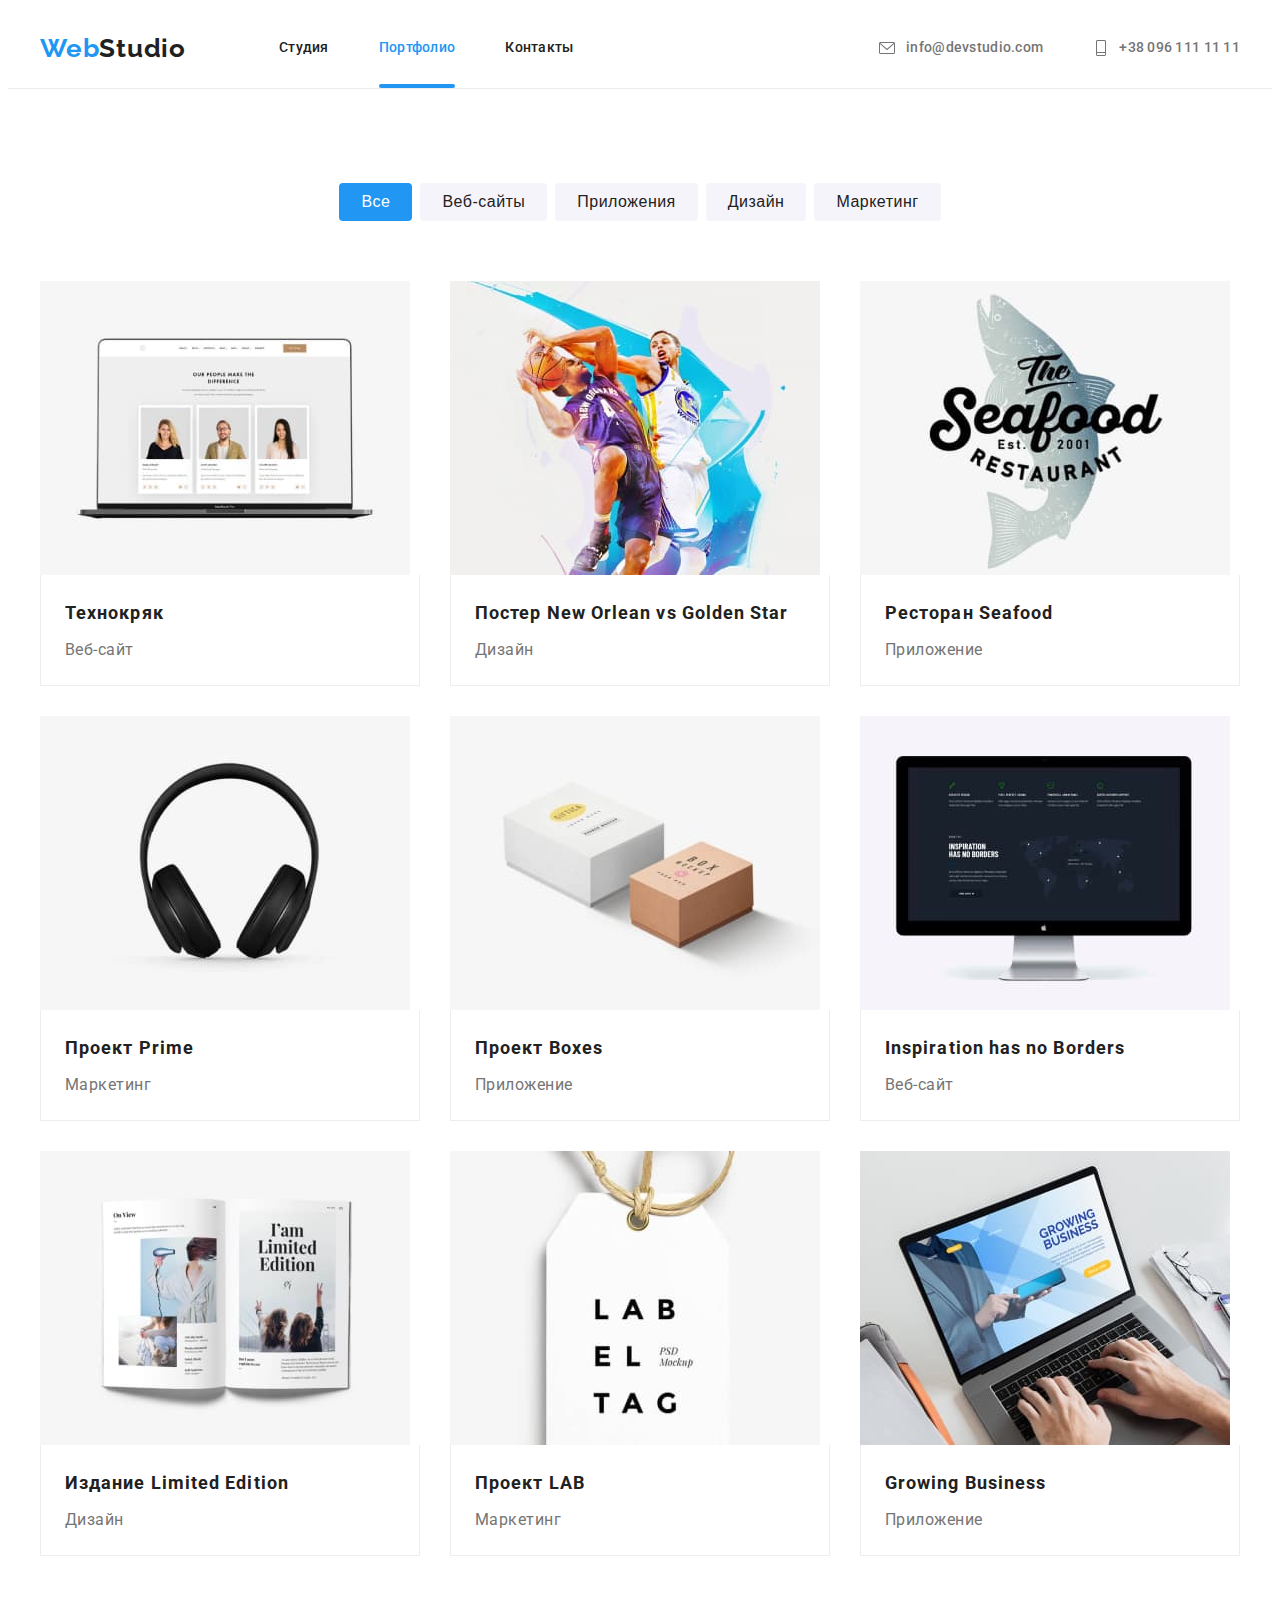
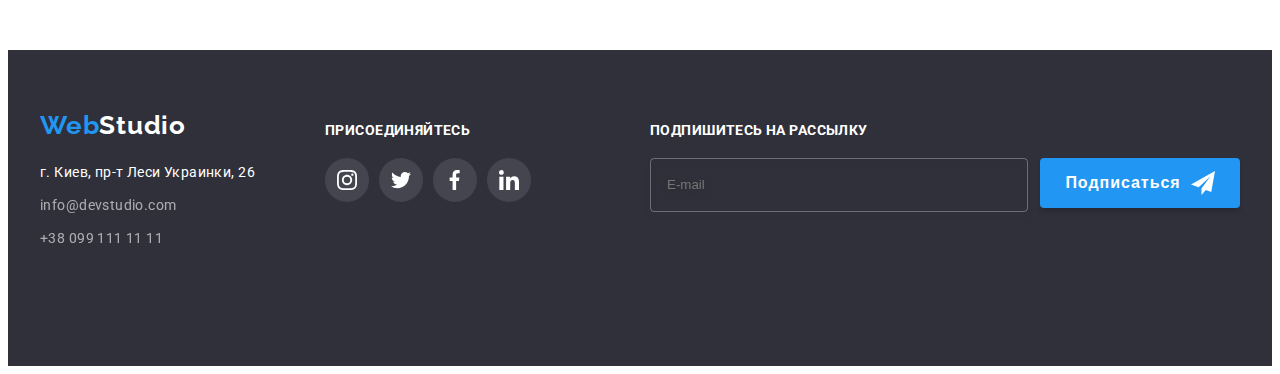
==== commit 77c7b4df: "mob menu" ====
--- a/portfolio.html
+++ b/portfolio.html
@@ -38,13 +38,13 @@
                     <ul class="menu__list lists">
                         <li class="menu__item">
                             <a
-                                class="menu__link menu__link--current"
+                                class="menu__link "
                                 href="./index.html"
                                 >Студия</a
                             >
                         </li>
                         <li class="menu__item">
-                            <a class="menu__link" href="./portfolio.html"
+                            <a class="menu__link menu__link--current" href="./portfolio.html"
                                 >Портфолио</a
                             >
                         </li>
--- a/css/main.min.css
+++ b/css/main.min.css
@@ -1 +1 @@
-:root{--main-color: #212121;--secondary-color: #757575;--brend-color: #2196f3;--backgrd-color: #f5f4fa;--light-color: #ffffff;--brand-bg-color: #188ce8;--icons-master-color: #afb1b8;--padding-94: 94px;--margin-30: 30px;--pading-32: 32px;--margin-10: 10px}p,h1,h2,h3{margin:0}ul{margin:0;padding-left:0}button{cursor:pointer}img{display:block}.lists{list-style:none}body{font-family:"Roboto",tahoma,sans-serif;color:var(--main-color);font-size:14px}.visibility-hidden{position:absolute;visibility:hidden;width:1px;height:1px;margin-bottom:-1px;padding-bottom:0}.header{border-bottom:1px solid #ececec}.header__container{display:flex;align-items:center;position:relative;justify-content:space-between}.header__container .logo{padding:16px 0px}@media screen and (max-width: 1199px){.mob-menu{border:none;background:rgba(0,0,0,0);position:absolute;right:23px;align-items:center;padding:22px 0px;transition:fill 250ms cubic-bezier(0.4, 0, 0.2, 1)}.mob-menu:hover,.mob-menu:focus,.mob-menu:active{fill:var(--brend-color)}}@media screen and (min-width: 768px){.mob-menu{display:none}}@media screen and (max-width: 767px){.menu,.contacts__item{display:none}}.menu__list{display:flex}.menu__item:not(:last-child){margin-right:50px}.menu__link{padding-top:28px;padding-bottom:28px;font-weight:500;line-height:1.14;letter-spacing:.02em;color:var(--main-color);text-decoration-line:none;display:block;transition:color 250ms cubic-bezier(0.4, 0, 0.2, 1)}@media screen and (min-width: 1200px){.menu__link{padding-top:var(--pading-32);padding-bottom:var(--pading-32)}}.menu__link--current{color:var(--brend-color);position:relative}.menu__link--current::after{content:"";position:absolute;bottom:0px;left:0;width:100%;height:4px;background:var(--brend-color);border-radius:2px}@media screen and (min-width: 1200px){.contacts{display:flex;margin-left:auto}}.contacts__link{font-weight:500;line-height:1.14;letter-spacing:.02em;text-decoration-line:none;font-style:normal;color:var(--secondary-color);display:flex;align-items:center;transition:color 250ms cubic-bezier(0.4, 0, 0.2, 1)}@media screen and (max-width: 1199px){.contacts__link{font-size:12px;line-height:1.1666666667}}@media screen and (min-width: 1200px){.contacts__link{padding-top:var(--pading-32);padding-bottom:var(--pading-32);justify-content:center}}@media screen and (max-width: 1199px){.contacts__item:not(:last-child){margin-bottom:10px}}.contacts__icon{margin-right:10px;fill:var(--secondary-color)}@media screen and (min-width: 1200px){.contacts__icon--tab{display:none}}@media screen and (max-width: 1199px){.contacts__icon--desk{display:none}}@media screen and (min-width: 1200px){.contacts__item:not(:last-child){margin-right:50px}}.contacts__link:hover .contacts__icon,.contacts__link:focus .contacts__icon{fill:var(--brend-color)}.menu__link:hover,.menu__link:focus,.contacts__link:hover,.contacts__link:focus{color:var(--brend-color)}.logo{font-family:"Raleway",sans-serif;font-weight:700;font-size:24px;line-height:1.16666;letter-spacing:.03em;color:var(--brend-color);text-decoration-line:none}@media screen and (min-width: 480px){.logo{text-align:center}}@media screen and (min-width: 1200px){.logo{font-size:26px;line-height:1.1923}}.logo--black{color:var(--main-color)}@media screen and (min-width: 1200px){.logo--black{margin-right:93px}}.logo--white{color:var(--light-color);margin-right:0}.hero{padding:118px 0px;margin-right:auto;margin-left:auto}@media screen and (min-width: 1200px){.hero{padding-top:200px;padding-bottom:200px}}.hero__title{max-width:360px;font-weight:900;font-size:26px;line-height:1.6153846154;text-align:center;letter-spacing:.06em;text-transform:uppercase;color:var(--light-color);margin:0 auto 30px auto}@media screen and (min-width: 1200px){.hero__title{max-width:696px;font-size:44px;line-height:1.36}}.hero__btn{padding:10px 32px;background:var(--brend-color);box-shadow:0px 4px 4px rgba(0,0,0,.15);border-radius:4px;border:none;color:var(--light-color);font-weight:700;font-size:16px;line-height:1.88;display:block;align-items:center;letter-spacing:.06em;cursor:pointer;margin:auto;transition:background 250ms cubic-bezier(0.4, 0, 0.2, 1)}.hero__btn:hover,.hero__btn:focus{background-color:var(--brand-bg-color)}.bg-img{max-width:480px;background-image:linear-gradient(rgba(47, 48, 58, 0.4), rgba(47, 48, 58, 0.4)),url(../images/fon-img-mob-1x.jpg);background-repeat:no-repeat;background-position:center;background-size:cover}@media(min-device-pixel-ratio: 2),(min-resolution: 192dpi),(min-resolution: 2dppx){.bg-img{background-image:linear-gradient(rgba(47, 48, 58, 0.4), rgba(47, 48, 58, 0.4)),url(../images/fon-img-mob-2x.jpg)}}@media screen and (min-width: 768px){.bg-img{max-width:768px;background-image:linear-gradient(rgba(47, 48, 58, 0.4), rgba(47, 48, 58, 0.4)),url(../images/fon-img-tab-1x.jpg)}}@media screen and (min-width: 768px)and (min-device-pixel-ratio: 2),screen and (min-width: 768px)and (min-resolution: 192dpi),screen and (min-width: 768px)and (min-resolution: 2dppx){.bg-img{background-image:linear-gradient(rgba(47, 48, 58, 0.4), rgba(47, 48, 58, 0.4)),url(../images/fon-img-tab-2x.jpg)}}@media screen and (min-width: 1200px){.bg-img{max-width:1600px;background-image:linear-gradient(rgba(47, 48, 58, 0.4), rgba(47, 48, 58, 0.4)),url(../images/fon-img.jpg)}}@media screen and (min-width: 1200px)and (min-device-pixel-ratio: 2),screen and (min-width: 1200px)and (min-resolution: 192dpi),screen and (min-width: 1200px)and (min-resolution: 2dppx){.bg-img{background-image:linear-gradient(rgba(47, 48, 58, 0.4), rgba(47, 48, 58, 0.4)),url(../images/fon-img-2x.jpg)}}.about-padding{padding-top:60px;padding-bottom:60px}@media screen and (min-width: 1200px){.about-padding{padding-top:var(--padding-94);padding-bottom:0}}@media screen and (max-width: 767px){.about__flex{width:100%;margin-right:0px;margin-bottom:-30px}}@media screen and (min-width: 768px){.about__flex{display:flex;flex-wrap:wrap;margin-right:-15px;margin-left:-15px;margin-bottom:-30px}}@media screen and (min-width: 1200px){.about__flex{display:flex;align-items:center}}@media screen and (max-width: 767px){.about__item{margin-bottom:30px}}@media screen and (min-width: 768px){.about__item{width:calc((100% - 60px)/2);margin-right:15px;margin-left:15px;margin-bottom:30px}}@media screen and (min-width: 1200px){.about__item{width:calc((100% - 120px)/4);margin-right:15px;margin-left:15px}}.about__img{width:100%;height:120px;background-color:var(--backgrd-color);border-radius:4px;margin-bottom:var(--margin-30);display:flex;justify-content:center;align-items:center}.about__title{font-weight:700;font-size:14px;line-height:1.14;letter-spacing:.03em;text-transform:uppercase;margin-bottom:var(--margin-10);text-align:center}@media screen and (min-width: 768px){.about__title{text-align:start}}.about__text{line-height:1.71;letter-spacing:.03em;color:var(--secondary-color)}.offer__flex{display:flex;justify-content:center;align-items:center}.offer{padding-top:0px}.offer__img{flex-basis:33.3333333333%;margin-right:15px;margin-left:15px}.offer__wrap{position:relative}.offer__text{width:calc(100% - 30px);height:70px;position:absolute;bottom:0;background:rgba(47,48,58,.8);font-weight:700;font-size:14px;line-height:16px;letter-spacing:.03em;text-transform:uppercase;color:var(--light-color);margin-left:15px}@media screen and (max-width: 1199px){.offer{display:none}}.masters{background-color:var(--backgrd-color)}.masters-container{display:flex;flex-wrap:wrap;justify-content:space-between}.masters-photo{background:var(--light-color);box-shadow:0px 1px 3px rgba(0,0,0,.12),0px 1px 1px rgba(0,0,0,.14),0px 2px 1px rgba(0,0,0,.2);border-radius:0px 0px 4px 4px}@media screen and (min-width: 768px){.masters-photo{max-width:354px}}@media screen and (min-width: 1200px){.masters-photo{max-width:270px}}@media screen and (max-width: 1199px){.masters-photo{margin-bottom:30px}}@media screen and (max-width: 767px){.masters-photo:last-child{margin-bottom:0px}}@media screen and (min-width: 768px){.masters-photo:nth-child(1n+3){margin-bottom:0px}}.masters-photo .photo{width:100%}.masters-name{padding-top:var(--margin-30);padding-bottom:var(--margin-30)}.masters-list{font-weight:500;font-size:16px;line-height:1.18;text-align:center;letter-spacing:.03em;margin-bottom:var(--margin-10)}.proffesion{font-size:16px;line-height:1.18;text-align:center;letter-spacing:.03em;color:var(--secondary-color);margin-bottom:16px}.masters-soc-item{width:44px;height:44px;background-color:var(--light-color);border-radius:50%;cursor:pointer;transition:background-color 250ms cubic-bezier(0.4, 0, 0.2, 1)}.masters-soc-item:not(:last-child){margin-right:var(--margin-10)}.masters-soc-item:hover,.masters-soc-item:focus{background-color:var(--brend-color)}.masters-soc-icon{fill:var(--icons-master-color);transition:fill 250ms cubic-bezier(0.4, 0, 0.2, 1)}.masters-soc-item:hover .masters-soc-icon,.masters-soc-item:focus .masters-soc-icon{fill:var(--light-color)}.client-soc{display:flex;justify-content:space-between;flex-wrap:wrap}@media screen and (max-width: 479px){.client-soc{flex-direction:column;align-items:center}}.client-soc-item{width:100%;height:92px;border:1px solid var(--icons-master-color);box-sizing:border-box;border-radius:4px;cursor:pointer;transition:border-color 250ms cubic-bezier(0.4, 0, 0.2, 1)}.client-soc-item:hover,.client-soc-item:focus{fill:var(--brend-color);border-color:var(--brend-color)}@media screen and (max-width: 479px){.client-soc-item{max-width:210px}}@media screen and (max-width: 479px){.client-soc-item:last-child{margin-bottom:0px}}@media screen and (min-width: 480px){.client-soc-item{max-width:210px}}@media screen and (min-width: 480px){.client-soc-item:nth-child(1n+5){margin-bottom:0px}}@media screen and (min-width: 768px){.client-soc-item{max-width:226px}}@media screen and (min-width: 768px){.client-soc-item:nth-child(1n+4){margin-bottom:0px}}@media screen and (max-width: 1199px){.client-soc-item{margin-bottom:30px}}@media screen and (min-width: 1200px){.client-soc-item{max-width:170px}}.client-soc-icon{fill:var(--icons-master-color);transition:fill 250ms cubic-bezier(0.4, 0, 0.2, 1)}.client-soc-item:hover .client-soc-icon,.client-soc-item:focus .client-soc-icon{fill:var(--brend-color);border-color:var(--brend-color)}.portfolio-filter{padding-top:60px}@media screen and (min-width: 1200px){.portfolio-filter{padding-top:94px}}.portfolio-filter__list{margin-bottom:40px;display:flex;align-items:center;justify-content:flex-start;flex-wrap:wrap;align-items:flex-start}@media screen and (min-width: 768px){.portfolio-filter__list{margin-bottom:30px;justify-content:center}}@media screen and (min-width: 1200px){.portfolio-filter__list{margin-bottom:50px;justify-content:center}}.portfolio-filter__item{margin-bottom:10px}.portfolio-filter__item:nth-child(1n+4){margin-bottom:0px}.portfolio-filter__item:not(:last-child){margin-right:8px}.portfolio-filter__button{background:var(--backgrd-color);border-radius:4px;font-weight:500;font-size:16px;line-height:1.62;text-align:center;letter-spacing:.03em;color:var(--main-color);border:0px;padding:6px 22px;transition:background 250ms cubic-bezier(0.4, 0, 0.2, 1)}.portfolio-filter__button:hover,.portfolio-filter__button:focus{background:var(--brend-color);color:var(--light-color);box-shadow:0px 3px 1px rgba(0,0,0,.1),0px 1px 2px rgba(0,0,0,.08),0px 2px 2px rgba(0,0,0,.12)}.portfolio-filter__button--current{background-color:var(--brend-color);color:var(--light-color)}.portfolio-lists{padding-bottom:60px}@media screen and (min-width: 768px){.portfolio-lists{display:flex;flex-wrap:wrap;margin-left:-15px;margin-right:-15px}}@media screen and (min-width: 1200px){.portfolio-lists{padding-bottom:94px}}.portfolio__item{max-width:480px;transition:box-shadow 250ms cubic-bezier(0.4, 0, 0.2, 1)}.portfolio__item:hover{box-shadow:0px 1px 1px rgba(0,0,0,.12),0px 4px 4px rgba(0,0,0,.06),1px 4px 6px rgba(0,0,0,.16)}.portfolio__item:not(:last-child){margin-bottom:30px}@media screen and (min-width: 768px){.portfolio__item{width:calc((100% - 60px)/2);margin-right:15px;margin-left:15px}}@media screen and (min-width: 1200px){.portfolio__item{width:calc((100% - 90px)/3)}.portfolio__item:nth-child(1n+7){margin-bottom:0px}}.portfolio__img{max-width:100%}.portfolio__wrap{position:relative;overflow:hidden}.portfolio__text{position:absolute;top:0;background-color:var(--brend-color);color:var(--light-color);opacity:90%;font-size:18px;line-height:1.5555555556;letter-spacing:.03em;height:100%;transform:translateY(100%);transition:transform 250ms cubic-bezier(0.4, 0, 0.2, 1);padding:63px 24px;overflow:auto}.portfolio__item:hover .portfolio__text{transform:translateY(0%)}.portfolio__card{padding:20px 24px;background:#fff;border:1px solid #eee;border-top:0px;box-sizing:border-box}.portfolio__title{font-weight:700;font-size:18px;line-height:2;letter-spacing:.06em;margin-bottom:4px}.portfolio__name{font-size:16px;line-height:1.875;letter-spacing:.03em;color:var(--secondary-color)}.footer-section{background:#2f303a;padding-top:60px;padding-bottom:60px}@media screen and (min-width: 1200px){.footer-section .container{display:flex;justify-content:space-between}}@media screen and (min-width: 768px){.container__tablet{display:flex;justify-content:center;margin-bottom:55px}}@media screen and (min-width: 768px)and (max-width: 1199px){.footer-content{margin-right:165px}}@media screen and (max-width: 1199px){.footer-logo,.footer-list,.footer-padding{text-align:center}}.footer-logo{margin-bottom:20px}@media screen and (min-width: 1200px){.footer-logo{margin-right:63px}}.footer-contacts-link{font-weight:400;line-height:1.71;text-decoration-line:none;font-style:normal;letter-spacing:.03em;color:var(--light-color);opacity:60%;transition:color 250ms cubic-bezier(0.4, 0, 0.2, 1)}.footer-contacts-link:hover,.footer-contacts-link:focus{color:var(--brend-color);opacity:100%}.footer-list :not(:last-child){margin-bottom:9px}@media screen and (max-width: 1199px){.footer-list :not(:last-child){margin-bottom:8px}}.contacts-addres{color:var(--light-color);opacity:100%}.footer-padding{padding-top:12px}@media screen and (max-width: 1199px){.footer-padding{padding-top:5px;padding-bottom:0px}}@media screen and (max-width: 767px){.footer-padding{padding-top:60px;padding-bottom:0px}}@media screen and (min-width: 1200px){.footer-padding{margin-left:70px}}.footer-title{font-weight:700;font-size:14px;line-height:16px;letter-spacing:.03em;text-transform:uppercase;color:var(--light-color);margin-bottom:20px}.footer-soc-item{width:44px;height:44px;background-color:rgba(255,255,255,.1);border-radius:50%;cursor:pointer;transition:background-color 250ms cubic-bezier(0.4, 0, 0.2, 1)}.footer-soc-item:not(:last-child){margin-right:10px}.footer-soc-item:hover,.footer-soc-item:focus{background-color:var(--brend-color)}.footer-soc-icon{fill:var(--light-color)}.footer-sending{right:0px}@media screen and (min-width: 1200px){.footer-input-form__flex{display:flex}}.fotter-input{width:450px;height:50px;border:1px solid rgba(255,255,255,.3);filter:drop-shadow(0px 4px 4px rgba(0, 0, 0, 0.15));border-radius:4px;background-color:rgba(0,0,0,0);margin-right:12px;padding-left:16px;color:var(--light-color);outline:none;transition:border 250ms cubic-bezier(0.4, 0, 0.2, 1)}.fotter-input:hover,.fotter-input:focus{cursor:pointer;border:1px solid #2196f3}@media screen and (max-width: 1199px){.fotter-input{width:100%;margin:0 0 20px}}@media screen and (min-width: 768px){.fotter-input{width:450px;margin:0 0 20px}}@media screen and (min-width: 1200px){.fotter-input{width:358px;margin-right:12px}}.footer-sendign-icon{fill:var(--light-color);margin-left:10px}.footer-sending-btn{display:block;width:200px;height:50px;background:var(--brend-color);box-shadow:0px 4px 4px rgba(0,0,0,.15);border-radius:4px;border:none;font-weight:700;font-size:16px;line-height:30px;text-align:center;letter-spacing:.06em;color:var(--light-color);margin:0 auto;transition:background-color 250ms cubic-bezier(0.4, 0, 0.2, 1)}.footer-sending-btn:hover,.footer-sending-btn:focus{background-color:var(--brand-bg-color)}.backdrop{position:fixed;top:0;width:100%;height:100%;background-color:rgba(0,0,0,.2);transition:opacity 250ms,visibility 250ms cubic-bezier(0.4, 0, 0.2, 1)}.backdrop.is-hidden .modal{transform:scale(-3)}.modal{position:relative;width:530px;min-height:580px;background:var(--light-color);box-shadow:0px 1px 3px rgba(0,0,0,.12),0px 1px 1px rgba(0,0,0,.14),0px 2px 1px rgba(0,0,0,.2);border-radius:4px;position:absolute;top:50%;left:50%;transition:transform 250ms cubic-bezier(0.4, 0, 0.2, 1);transform:translate(-50%, -50%) scale(1);padding:40px}.modal-close-btn{position:absolute;top:8px;right:8px;width:30px;height:30px;border-radius:50%;background-color:rgba(0,0,0,0);border-color:rgba(0,0,0,.1)}.modal-close-icon{position:absolute;top:50%;left:50%;transform:translate(-50%, -50%);fill:var(--main-color);transition:fill 250ms cubic-bezier(0.4, 0, 0.2, 1)}.modal-close-icon:hover,.modal-close-icon:focus{fill:#188ce8}.is-hidden{opacity:0;pointer-events:none;visibility:hidden}.modal-title{font-weight:700;font-size:20px;line-height:23px;text-align:center;letter-spacing:.03em;color:var(--main-color);margin-bottom:12px}.modal-label{display:block;margin-bottom:4px;color:var(--secondary-color);font-size:12px}.modal-input{width:100%;height:40px;border:1px solid rgba(33,33,33,.2);box-sizing:border-box;border-radius:4px;padding-left:40px;padding-right:5px;background-color:var(--light-color);outline:none;transition:border 250ms cubic-bezier(0.4, 0, 0.2, 1)}.modal-input:hover,.modal-input:focus{cursor:pointer;border:1px solid #2196f3}.modal-field{position:relative;margin-bottom:10px;transition:fill 250ms cubic-bezier(0.4, 0, 0.2, 1)}.modal-field:hover,.modal-field:focus{fill:#188ce8}.modal-field:nth-child(5){margin-top:20px;margin-bottom:30px}.modal-field:nth-child(5) :hover{fill:var(--light-color)}.modal__icon{position:absolute;left:12px;top:50%}.modal-text{width:448px;height:120px;border:1px solid rgba(33,33,33,.2);box-sizing:border-box;border-radius:4px;padding:12px 16px;resize:none;transition:border 250ms cubic-bezier(0.4, 0, 0.2, 1);outline:none}.modal-text:placeholder-shown{border:1px solid rgba(33,33,33,.2)}.modal-text::placeholder{line-height:16px;letter-spacing:.01em;color:rgba(117,117,117,.5)}.modal-text:hover,.modal-text:focus{cursor:pointer;border:1px solid #2196f3}.modal-text:not(:required) .modal-text:valid{border:1px solid rgba(33,33,33,.2)}.modal__btn{display:block;width:200px;height:50px;background:var(--brend-color);box-shadow:0px 4px 4px rgba(0,0,0,.15);border-radius:4px;border:none;font-weight:700;font-size:16px;line-height:30px;text-align:center;letter-spacing:.06em;color:var(--light-color);margin:0 auto;transition:background-color 250ms cubic-bezier(0.4, 0, 0.2, 1)}.modal__btn:hover,.modal__btn:focus{background-color:var(--brand-bg-color)}.check-reletive{position:relative}.icon-check{position:absolute;top:50%;transform:translateY(-50%);left:12px;fill:var(--light-color)}.modal-check{background-color:var(--brand-color)}.modal-check-text{color:var(--secondary-color);line-height:24px;letter-spacing:.03em;display:flex;align-items:center;justify-content:center}.modal-check-text::before{content:"";width:16px;height:15px;border:2px solid #000;border-radius:3px;margin-right:7px}.modal-check:checked+.modal-check-text::before{background-color:var(--brend-color);border:none}.modal-check-link{color:var(--brend-color);text-decoration:underline}.container{width:100%;padding-right:15px;padding-left:15px;margin:0 auto}@media screen and (min-width: 480px){.container{max-width:480px}}@media screen and (min-width: 768px){.container{max-width:768px}}@media screen and (min-width: 1200px){.container{max-width:1200px}}.section-padding{padding-top:var(--padding-94);padding-bottom:var(--padding-94)}.title{font-weight:700;font-size:28px;line-height:33px;text-align:center;letter-spacing:.03em;padding-bottom:50px}@media screen and (min-width: 480px){.title{font-weight:700;font-size:28px;line-height:33px;text-align:center;letter-spacing:.03em}}@media screen and (min-width: 768px){.title{font-weight:700;font-size:28px;line-height:33px;text-align:center;letter-spacing:.03em}}@media screen and (min-width: 1200px){.title{font-weight:700;font-size:36px;line-height:1.16;text-align:center;letter-spacing:.03em;padding-bottom:50px}}.display-flex-center{display:flex;justify-content:center;align-items:center}/*# sourceMappingURL=main.min.css.map */+:root{--main-color: #212121;--secondary-color: #757575;--brend-color: #2196f3;--backgrd-color: #f5f4fa;--light-color: #ffffff;--brand-bg-color: #188ce8;--icons-master-color: #afb1b8;--padding-94: 94px;--margin-30: 30px;--pading-32: 32px;--margin-10: 10px}p,h1,h2,h3{margin:0}ul{margin:0;padding-left:0}button{cursor:pointer}img{display:block}.lists{list-style:none}body{font-family:"Roboto",tahoma,sans-serif;color:var(--main-color);font-size:14px}.visibility-hidden{position:absolute;visibility:hidden;width:1px;height:1px;margin-bottom:-1px;padding-bottom:0}.header{border-bottom:1px solid #ececec}.header__container{display:flex;align-items:center;position:relative;justify-content:space-between}.header__container .logo{padding:16px 0px}@media screen and (max-width: 1199px){.mob-menu{border:none;background:rgba(0,0,0,0);position:absolute;right:23px;align-items:center;padding:22px 0px;transition:fill 250ms cubic-bezier(0.4, 0, 0.2, 1)}.mob-menu:hover,.mob-menu:focus,.mob-menu:active{fill:var(--brend-color)}}@media screen and (min-width: 768px){.mob-menu{display:none}}@media screen and (max-width: 767px){.menu,.contacts__item{display:none}}.menu__list{display:flex}.menu__item:not(:last-child){margin-right:50px}.menu__link{padding-top:28px;padding-bottom:28px;font-weight:500;line-height:1.14;letter-spacing:.02em;color:var(--main-color);text-decoration-line:none;display:block;transition:color 250ms cubic-bezier(0.4, 0, 0.2, 1)}@media screen and (min-width: 1200px){.menu__link{padding-top:var(--pading-32);padding-bottom:var(--pading-32)}}.menu__link--current{color:var(--brend-color);position:relative}.menu__link--current::after{content:"";position:absolute;bottom:0px;left:0;width:100%;height:4px;background:var(--brend-color);border-radius:2px}@media screen and (min-width: 1200px){.contacts{display:flex;margin-left:auto}}.contacts__link{font-weight:500;line-height:1.14;letter-spacing:.02em;text-decoration-line:none;font-style:normal;color:var(--secondary-color);display:flex;align-items:center;transition:color 250ms cubic-bezier(0.4, 0, 0.2, 1)}@media screen and (max-width: 1199px){.contacts__link{font-size:12px;line-height:1.1666666667}}@media screen and (min-width: 1200px){.contacts__link{padding-top:var(--pading-32);padding-bottom:var(--pading-32);justify-content:center}}@media screen and (max-width: 1199px){.contacts__item:not(:last-child){margin-bottom:10px}}.contacts__icon{margin-right:10px;fill:var(--secondary-color)}@media screen and (min-width: 1200px){.contacts__icon--tab{display:none}}@media screen and (max-width: 1199px){.contacts__icon--desk{display:none}}@media screen and (min-width: 1200px){.contacts__item:not(:last-child){margin-right:50px}}.contacts__link:hover .contacts__icon,.contacts__link:focus .contacts__icon{fill:var(--brend-color)}.menu__link:hover,.menu__link:focus,.contacts__link:hover,.contacts__link:focus{color:var(--brend-color)}.mob-menu__close-btn{position:absolute;top:20px;right:22px}.mob-menu{position:fixed;z-index:1;top:0;left:0;background-color:#fff;width:100vw;height:100vh;padding:48px 40px}.mob-menu__item{font-weight:500;font-size:40px;line-height:1.175;text-align:center;letter-spacing:.02em;color:#2196f3;text-align:start;margin-bottom:32px}.mob-menu__link{text-decoration:none}.logo{font-family:"Raleway",sans-serif;font-weight:700;font-size:24px;line-height:1.16666;letter-spacing:.03em;color:var(--brend-color);text-decoration-line:none}@media screen and (min-width: 480px){.logo{text-align:center}}@media screen and (min-width: 1200px){.logo{font-size:26px;line-height:1.1923}}.logo--black{color:var(--main-color)}@media screen and (min-width: 1200px){.logo--black{margin-right:93px}}.logo--white{color:var(--light-color);margin-right:0}.hero{padding:118px 0px;margin-right:auto;margin-left:auto}@media screen and (min-width: 1200px){.hero{padding-top:200px;padding-bottom:200px}}.hero__title{max-width:360px;font-weight:900;font-size:26px;line-height:1.6153846154;text-align:center;letter-spacing:.06em;text-transform:uppercase;color:var(--light-color);margin:0 auto 30px auto}@media screen and (min-width: 1200px){.hero__title{max-width:696px;font-size:44px;line-height:1.36}}.hero__btn{padding:10px 32px;background:var(--brend-color);box-shadow:0px 4px 4px rgba(0,0,0,.15);border-radius:4px;border:none;color:var(--light-color);font-weight:700;font-size:16px;line-height:1.88;display:block;align-items:center;letter-spacing:.06em;cursor:pointer;margin:auto;transition:background 250ms cubic-bezier(0.4, 0, 0.2, 1)}.hero__btn:hover,.hero__btn:focus{background-color:var(--brand-bg-color)}.bg-img{max-width:480px;background-image:linear-gradient(rgba(47, 48, 58, 0.4), rgba(47, 48, 58, 0.4)),url(../images/fon-img-mob-1x.jpg);background-repeat:no-repeat;background-position:center;background-size:cover}@media(min-device-pixel-ratio: 2),(min-resolution: 192dpi),(min-resolution: 2dppx){.bg-img{background-image:linear-gradient(rgba(47, 48, 58, 0.4), rgba(47, 48, 58, 0.4)),url(../images/fon-img-mob-2x.jpg)}}@media screen and (min-width: 768px){.bg-img{max-width:768px;background-image:linear-gradient(rgba(47, 48, 58, 0.4), rgba(47, 48, 58, 0.4)),url(../images/fon-img-tab-1x.jpg)}}@media screen and (min-width: 768px)and (min-device-pixel-ratio: 2),screen and (min-width: 768px)and (min-resolution: 192dpi),screen and (min-width: 768px)and (min-resolution: 2dppx){.bg-img{background-image:linear-gradient(rgba(47, 48, 58, 0.4), rgba(47, 48, 58, 0.4)),url(../images/fon-img-tab-2x.jpg)}}@media screen and (min-width: 1200px){.bg-img{max-width:1600px;background-image:linear-gradient(rgba(47, 48, 58, 0.4), rgba(47, 48, 58, 0.4)),url(../images/fon-img.jpg)}}@media screen and (min-width: 1200px)and (min-device-pixel-ratio: 2),screen and (min-width: 1200px)and (min-resolution: 192dpi),screen and (min-width: 1200px)and (min-resolution: 2dppx){.bg-img{background-image:linear-gradient(rgba(47, 48, 58, 0.4), rgba(47, 48, 58, 0.4)),url(../images/fon-img-2x.jpg)}}.about-padding{padding-top:60px;padding-bottom:60px}@media screen and (min-width: 1200px){.about-padding{padding-top:var(--padding-94);padding-bottom:0}}@media screen and (max-width: 767px){.about__flex{width:100%;margin-right:0px;margin-bottom:-30px}}@media screen and (min-width: 768px){.about__flex{display:flex;flex-wrap:wrap;margin-right:-15px;margin-left:-15px;margin-bottom:-30px}}@media screen and (min-width: 1200px){.about__flex{display:flex;align-items:center}}@media screen and (max-width: 767px){.about__item{margin-bottom:30px}}@media screen and (min-width: 768px){.about__item{width:calc((100% - 60px)/2);margin-right:15px;margin-left:15px;margin-bottom:30px}}@media screen and (min-width: 1200px){.about__item{width:calc((100% - 120px)/4);margin-right:15px;margin-left:15px}}.about__img{width:100%;height:120px;background-color:var(--backgrd-color);border-radius:4px;margin-bottom:var(--margin-30);display:flex;justify-content:center;align-items:center}.about__title{font-weight:700;font-size:14px;line-height:1.14;letter-spacing:.03em;text-transform:uppercase;margin-bottom:var(--margin-10);text-align:center}@media screen and (min-width: 768px){.about__title{text-align:start}}.about__text{line-height:1.71;letter-spacing:.03em;color:var(--secondary-color)}.offer__flex{display:flex;justify-content:center;align-items:center}.offer{padding-top:0px}.offer__img{flex-basis:33.3333333333%;margin-right:15px;margin-left:15px}.offer__wrap{position:relative}.offer__text{width:calc(100% - 30px);height:70px;position:absolute;bottom:0;background:rgba(47,48,58,.8);font-weight:700;font-size:14px;line-height:16px;letter-spacing:.03em;text-transform:uppercase;color:var(--light-color);margin-left:15px}@media screen and (max-width: 1199px){.offer{display:none}}.masters{background-color:var(--backgrd-color)}.masters-container{display:flex;flex-wrap:wrap;justify-content:space-between}.masters-photo{background:var(--light-color);box-shadow:0px 1px 3px rgba(0,0,0,.12),0px 1px 1px rgba(0,0,0,.14),0px 2px 1px rgba(0,0,0,.2);border-radius:0px 0px 4px 4px}@media screen and (min-width: 768px){.masters-photo{max-width:354px}}@media screen and (min-width: 1200px){.masters-photo{max-width:270px}}@media screen and (max-width: 1199px){.masters-photo{margin-bottom:30px}}@media screen and (max-width: 767px){.masters-photo:last-child{margin-bottom:0px}}@media screen and (min-width: 768px){.masters-photo:nth-child(1n+3){margin-bottom:0px}}.masters-photo .photo{width:100%}.masters-name{padding-top:var(--margin-30);padding-bottom:var(--margin-30)}.masters-list{font-weight:500;font-size:16px;line-height:1.18;text-align:center;letter-spacing:.03em;margin-bottom:var(--margin-10)}.proffesion{font-size:16px;line-height:1.18;text-align:center;letter-spacing:.03em;color:var(--secondary-color);margin-bottom:16px}.masters-soc-item{width:44px;height:44px;background-color:var(--light-color);border-radius:50%;cursor:pointer;transition:background-color 250ms cubic-bezier(0.4, 0, 0.2, 1)}.masters-soc-item:not(:last-child){margin-right:var(--margin-10)}.masters-soc-item:hover,.masters-soc-item:focus{background-color:var(--brend-color)}.masters-soc-icon{fill:var(--icons-master-color);transition:fill 250ms cubic-bezier(0.4, 0, 0.2, 1)}.masters-soc-item:hover .masters-soc-icon,.masters-soc-item:focus .masters-soc-icon{fill:var(--light-color)}.client-soc{display:flex;justify-content:space-between;flex-wrap:wrap}@media screen and (max-width: 479px){.client-soc{flex-direction:column;align-items:center}}.client-soc-item{width:100%;height:92px;border:1px solid var(--icons-master-color);box-sizing:border-box;border-radius:4px;cursor:pointer;transition:border-color 250ms cubic-bezier(0.4, 0, 0.2, 1)}.client-soc-item:hover,.client-soc-item:focus{fill:var(--brend-color);border-color:var(--brend-color)}@media screen and (max-width: 479px){.client-soc-item{max-width:210px}}@media screen and (max-width: 479px){.client-soc-item:last-child{margin-bottom:0px}}@media screen and (min-width: 480px){.client-soc-item{max-width:210px}}@media screen and (min-width: 480px){.client-soc-item:nth-child(1n+5){margin-bottom:0px}}@media screen and (min-width: 768px){.client-soc-item{max-width:226px}}@media screen and (min-width: 768px){.client-soc-item:nth-child(1n+4){margin-bottom:0px}}@media screen and (max-width: 1199px){.client-soc-item{margin-bottom:30px}}@media screen and (min-width: 1200px){.client-soc-item{max-width:170px}}.client-soc-icon{fill:var(--icons-master-color);transition:fill 250ms cubic-bezier(0.4, 0, 0.2, 1)}.client-soc-item:hover .client-soc-icon,.client-soc-item:focus .client-soc-icon{fill:var(--brend-color);border-color:var(--brend-color)}.portfolio-filter{padding-top:60px}@media screen and (min-width: 1200px){.portfolio-filter{padding-top:94px}}.portfolio-filter__list{margin-bottom:40px;display:flex;align-items:center;justify-content:flex-start;flex-wrap:wrap;align-items:flex-start}@media screen and (min-width: 768px){.portfolio-filter__list{margin-bottom:30px;justify-content:center}}@media screen and (min-width: 1200px){.portfolio-filter__list{margin-bottom:50px;justify-content:center}}.portfolio-filter__item{margin-bottom:10px}.portfolio-filter__item:nth-child(1n+4){margin-bottom:0px}.portfolio-filter__item:not(:last-child){margin-right:8px}.portfolio-filter__button{background:var(--backgrd-color);border-radius:4px;font-weight:500;font-size:16px;line-height:1.62;text-align:center;letter-spacing:.03em;color:var(--main-color);border:0px;padding:6px 22px;transition:background 250ms cubic-bezier(0.4, 0, 0.2, 1)}.portfolio-filter__button:hover,.portfolio-filter__button:focus{background:var(--brend-color);color:var(--light-color);box-shadow:0px 3px 1px rgba(0,0,0,.1),0px 1px 2px rgba(0,0,0,.08),0px 2px 2px rgba(0,0,0,.12)}.portfolio-filter__button--current{background-color:var(--brend-color);color:var(--light-color)}.portfolio-lists{padding-bottom:60px}@media screen and (min-width: 768px){.portfolio-lists{display:flex;flex-wrap:wrap;margin-left:-15px;margin-right:-15px}}@media screen and (min-width: 1200px){.portfolio-lists{padding-bottom:94px}}.portfolio__item{max-width:480px;transition:box-shadow 250ms cubic-bezier(0.4, 0, 0.2, 1)}.portfolio__item:hover{box-shadow:0px 1px 1px rgba(0,0,0,.12),0px 4px 4px rgba(0,0,0,.06),1px 4px 6px rgba(0,0,0,.16)}.portfolio__item:not(:last-child){margin-bottom:30px}@media screen and (min-width: 768px){.portfolio__item{width:calc((100% - 60px)/2);margin-right:15px;margin-left:15px}}@media screen and (min-width: 1200px){.portfolio__item{width:calc((100% - 90px)/3)}.portfolio__item:nth-child(1n+7){margin-bottom:0px}}.portfolio__img{max-width:100%}.portfolio__wrap{position:relative;overflow:hidden}.portfolio__text{position:absolute;top:0;background-color:var(--brend-color);color:var(--light-color);opacity:90%;font-size:18px;line-height:1.5555555556;letter-spacing:.03em;height:100%;transform:translateY(100%);transition:transform 250ms cubic-bezier(0.4, 0, 0.2, 1);padding:63px 24px;overflow:auto}.portfolio__item:hover .portfolio__text{transform:translateY(0%)}.portfolio__card{padding:20px 24px;background:#fff;border:1px solid #eee;border-top:0px;box-sizing:border-box}.portfolio__title{font-weight:700;font-size:18px;line-height:2;letter-spacing:.06em;margin-bottom:4px}.portfolio__name{font-size:16px;line-height:1.875;letter-spacing:.03em;color:var(--secondary-color)}.footer-section{background:#2f303a;padding-top:60px;padding-bottom:60px}@media screen and (min-width: 1200px){.footer-section .container{display:flex;justify-content:space-between}}@media screen and (min-width: 768px){.container__tablet{display:flex;justify-content:center;margin-bottom:55px}}@media screen and (min-width: 768px)and (max-width: 1199px){.footer-content{margin-right:165px}}@media screen and (max-width: 1199px){.footer-logo,.footer-list,.footer-padding{text-align:center}}.footer-logo{margin-bottom:20px}@media screen and (min-width: 1200px){.footer-logo{margin-right:63px}}.footer-contacts-link{font-weight:400;line-height:1.71;text-decoration-line:none;font-style:normal;letter-spacing:.03em;color:var(--light-color);opacity:60%;transition:color 250ms cubic-bezier(0.4, 0, 0.2, 1)}.footer-contacts-link:hover,.footer-contacts-link:focus{color:var(--brend-color);opacity:100%}.footer-list :not(:last-child){margin-bottom:9px}@media screen and (max-width: 1199px){.footer-list :not(:last-child){margin-bottom:8px}}.contacts-addres{color:var(--light-color);opacity:100%}.footer-padding{padding-top:12px}@media screen and (max-width: 1199px){.footer-padding{padding-top:5px;padding-bottom:0px}}@media screen and (max-width: 767px){.footer-padding{padding-top:60px;padding-bottom:0px}}@media screen and (min-width: 1200px){.footer-padding{margin-left:70px}}.footer-title{font-weight:700;font-size:14px;line-height:16px;letter-spacing:.03em;text-transform:uppercase;color:var(--light-color);margin-bottom:20px}.footer-soc-item{width:44px;height:44px;background-color:rgba(255,255,255,.1);border-radius:50%;cursor:pointer;transition:background-color 250ms cubic-bezier(0.4, 0, 0.2, 1)}.footer-soc-item:not(:last-child){margin-right:10px}.footer-soc-item:hover,.footer-soc-item:focus{background-color:var(--brend-color)}.footer-soc-icon{fill:var(--light-color)}.footer-sending{right:0px}@media screen and (min-width: 1200px){.footer-input-form__flex{display:flex}}.fotter-input{width:450px;height:50px;border:1px solid rgba(255,255,255,.3);filter:drop-shadow(0px 4px 4px rgba(0, 0, 0, 0.15));border-radius:4px;background-color:rgba(0,0,0,0);margin-right:12px;padding-left:16px;color:var(--light-color);outline:none;transition:border 250ms cubic-bezier(0.4, 0, 0.2, 1)}.fotter-input:hover,.fotter-input:focus{cursor:pointer;border:1px solid #2196f3}@media screen and (max-width: 1199px){.fotter-input{width:100%;margin:0 0 20px}}@media screen and (min-width: 768px){.fotter-input{width:450px;margin:0 0 20px}}@media screen and (min-width: 1200px){.fotter-input{width:358px;margin-right:12px}}.footer-sendign-icon{fill:var(--light-color);margin-left:10px}.footer-sending-btn{display:block;width:200px;height:50px;background:var(--brend-color);box-shadow:0px 4px 4px rgba(0,0,0,.15);border-radius:4px;border:none;font-weight:700;font-size:16px;line-height:30px;text-align:center;letter-spacing:.06em;color:var(--light-color);margin:0 auto;transition:background-color 250ms cubic-bezier(0.4, 0, 0.2, 1)}.footer-sending-btn:hover,.footer-sending-btn:focus{background-color:var(--brand-bg-color)}.backdrop{position:fixed;top:0;width:100%;height:100%;background-color:rgba(0,0,0,.2);transition:opacity 250ms,visibility 250ms cubic-bezier(0.4, 0, 0.2, 1)}.backdrop.is-hidden .modal{transform:scale(-3)}.modal{position:relative;width:530px;min-height:580px;background:var(--light-color);box-shadow:0px 1px 3px rgba(0,0,0,.12),0px 1px 1px rgba(0,0,0,.14),0px 2px 1px rgba(0,0,0,.2);border-radius:4px;position:absolute;top:50%;left:50%;transition:transform 250ms cubic-bezier(0.4, 0, 0.2, 1);transform:translate(-50%, -50%) scale(1);padding:40px}.modal-close-btn{position:absolute;top:8px;right:8px;width:30px;height:30px;border-radius:50%;background-color:rgba(0,0,0,0);border-color:rgba(0,0,0,.1)}.modal-close-icon{position:absolute;top:50%;left:50%;transform:translate(-50%, -50%);fill:var(--main-color);transition:fill 250ms cubic-bezier(0.4, 0, 0.2, 1)}.modal-close-icon:hover,.modal-close-icon:focus{fill:#188ce8}.is-hidden{opacity:0;pointer-events:none;visibility:hidden}.modal-title{font-weight:700;font-size:20px;line-height:23px;text-align:center;letter-spacing:.03em;color:var(--main-color);margin-bottom:12px}.modal-label{display:block;margin-bottom:4px;color:var(--secondary-color);font-size:12px}.modal-input{width:100%;height:40px;border:1px solid rgba(33,33,33,.2);box-sizing:border-box;border-radius:4px;padding-left:40px;padding-right:5px;background-color:var(--light-color);outline:none;transition:border 250ms cubic-bezier(0.4, 0, 0.2, 1)}.modal-input:hover,.modal-input:focus{cursor:pointer;border:1px solid #2196f3}.modal-field{position:relative;margin-bottom:10px;transition:fill 250ms cubic-bezier(0.4, 0, 0.2, 1)}.modal-field:hover,.modal-field:focus{fill:#188ce8}.modal-field:nth-child(5){margin-top:20px;margin-bottom:30px}.modal-field:nth-child(5) :hover{fill:var(--light-color)}.modal__icon{position:absolute;left:12px;top:50%}.modal-text{width:448px;height:120px;border:1px solid rgba(33,33,33,.2);box-sizing:border-box;border-radius:4px;padding:12px 16px;resize:none;transition:border 250ms cubic-bezier(0.4, 0, 0.2, 1);outline:none}.modal-text:placeholder-shown{border:1px solid rgba(33,33,33,.2)}.modal-text::placeholder{line-height:16px;letter-spacing:.01em;color:rgba(117,117,117,.5)}.modal-text:hover,.modal-text:focus{cursor:pointer;border:1px solid #2196f3}.modal-text:not(:required) .modal-text:valid{border:1px solid rgba(33,33,33,.2)}.modal__btn{display:block;width:200px;height:50px;background:var(--brend-color);box-shadow:0px 4px 4px rgba(0,0,0,.15);border-radius:4px;border:none;font-weight:700;font-size:16px;line-height:30px;text-align:center;letter-spacing:.06em;color:var(--light-color);margin:0 auto;transition:background-color 250ms cubic-bezier(0.4, 0, 0.2, 1)}.modal__btn:hover,.modal__btn:focus{background-color:var(--brand-bg-color)}.check-reletive{position:relative}.icon-check{position:absolute;top:50%;transform:translateY(-50%);left:12px;fill:var(--light-color)}.modal-check{background-color:var(--brand-color)}.modal-check-text{color:var(--secondary-color);line-height:24px;letter-spacing:.03em;display:flex;align-items:center;justify-content:center}.modal-check-text::before{content:"";width:16px;height:15px;border:2px solid #000;border-radius:3px;margin-right:7px}.modal-check:checked+.modal-check-text::before{background-color:var(--brend-color);border:none}.modal-check-link{color:var(--brend-color);text-decoration:underline}.container{width:100%;padding-right:15px;padding-left:15px;margin:0 auto}@media screen and (min-width: 480px){.container{max-width:480px}}@media screen and (min-width: 768px){.container{max-width:768px}}@media screen and (min-width: 1200px){.container{max-width:1200px}}.section-padding{padding-top:var(--padding-94);padding-bottom:var(--padding-94)}.title{font-weight:700;font-size:28px;line-height:33px;text-align:center;letter-spacing:.03em;padding-bottom:50px}@media screen and (min-width: 480px){.title{font-weight:700;font-size:28px;line-height:33px;text-align:center;letter-spacing:.03em}}@media screen and (min-width: 768px){.title{font-weight:700;font-size:28px;line-height:33px;text-align:center;letter-spacing:.03em}}@media screen and (min-width: 1200px){.title{font-weight:700;font-size:36px;line-height:1.16;text-align:center;letter-spacing:.03em;padding-bottom:50px}}.display-flex-center{display:flex;justify-content:center;align-items:center}/*# sourceMappingURL=main.min.css.map */